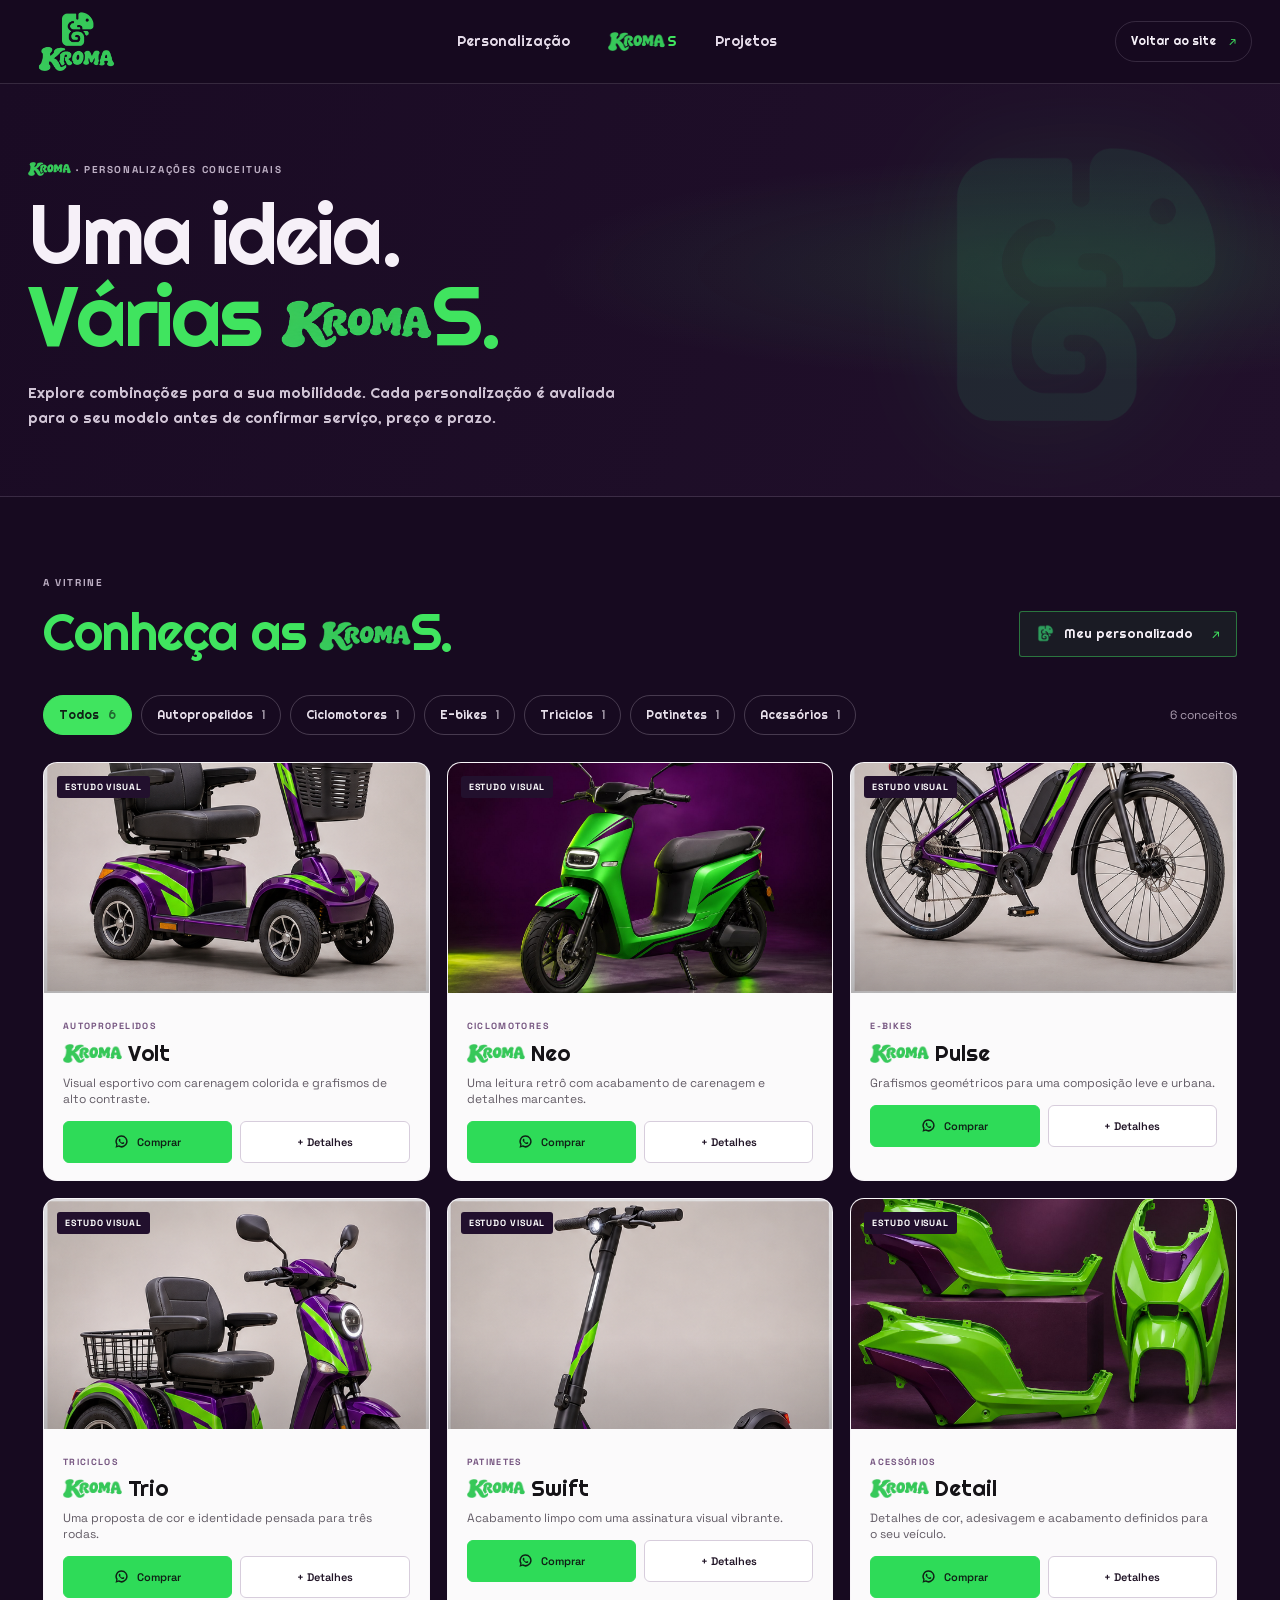
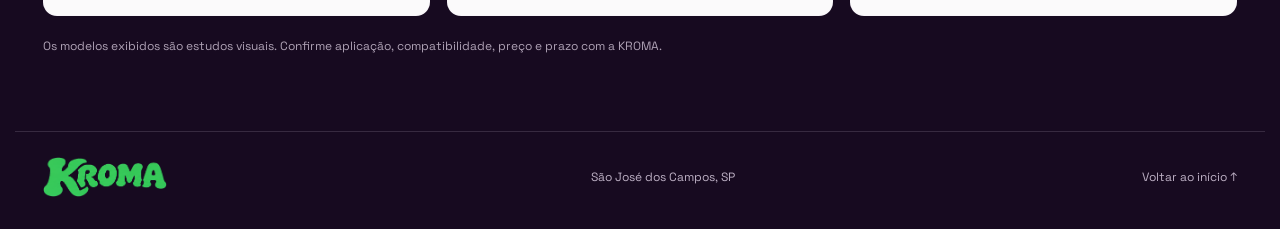
==== kromas.html @ 0e3a7234 "Add KROMA customization catalog" ====
<!doctype html>
<html lang="pt-BR">
<head>
  <meta charset="utf-8"><meta name="viewport" content="width=device-width, initial-scale=1"><meta name="theme-color" content="#170a20">
  <meta name="description" content="Explore conceitos de personalização KROMA para diferentes tipos de mobilidade elétrica.">
  <title>KROMAS — Personalizações KROMA</title>
  <link rel="icon" type="image/png" href="assets/brand/kroma-simbolo.png">
  <link rel="preconnect" href="https://fonts.googleapis.com"><link rel="preconnect" href="https://fonts.gstatic.com" crossorigin>
  <link href="https://fonts.googleapis.com/css2?family=Bowlby+One+SC&family=Righteous&family=DM+Sans:wght@400;500;600;700&family=Space+Grotesk:wght@400;500;600;700&display=swap" rel="stylesheet">
  <link rel="stylesheet" href="kromas.css">
</head>
<body>
  <a class="skip" href="#vitrine">Pular para as personalizações</a>
  <header class="k-header"><a href="index.html#inicio" aria-label="KROMA — início"><img class="k-logo" src="assets/brand/kroma-logo-vertical.png" alt="KROMA"></a><nav aria-label="Navegação principal"><a href="index.html#personalizacao">Personalização</a><a href="#vitrine" aria-current="page"><img class="k-wordmark-nav" src="assets/brand/kroma-wordmark.png" alt="KROMA"><span>S</span></a><a href="index.html#projetos">Projetos</a></nav><a class="k-back" href="index.html">Voltar ao site <span>↗</span></a></header>
  <main>
    <section class="k-intro"><p class="k-eyebrow"><img class="k-wordmark-eyebrow" src="assets/brand/kroma-wordmark.png" alt="KROMA"> · PERSONALIZAÇÕES CONCEITUAIS</p><h1>Uma ideia.<br><span>Várias <img class="k-wordmark-heading" src="assets/brand/kroma-wordmark.png" alt="KROMA">S.</span></h1><p>Explore combinações para a sua mobilidade. Cada personalização é avaliada para o seu modelo antes de confirmar serviço, preço e prazo.</p><div class="k-intro-mark" aria-hidden="true"><img src="assets/brand/kroma-simbolo.png" alt=""></div></section>
    <section class="k-catalog" id="vitrine" aria-labelledby="vitrine-title"><div class="k-section-heading"><div><p class="k-eyebrow">A VITRINE</p><h2 id="vitrine-title">Conheça as <img class="k-wordmark-heading" src="assets/brand/kroma-wordmark.png" alt="KROMA">S.</h2></div><a class="k-custom" href="#" target="_blank" rel="noopener noreferrer"><img src="assets/brand/kroma-simbolo.png" alt="">Meu personalizado <span>↗</span></a></div>
      <div class="k-filter-wrap"><div class="k-filters" role="group" aria-label="Filtrar por categoria"></div><p class="k-count" aria-live="polite"></p></div>
      <div class="k-grid" id="k-grid"></div>
      <p class="k-note">Os modelos exibidos são estudos visuais. Confirme aplicação, compatibilidade, preço e prazo com a KROMA.</p>
    </section>
  </main>
  <footer class="k-footer"><a href="index.html#inicio"><img src="assets/brand/kroma-wordmark.png" alt="KROMA"></a><span>São José dos Campos, SP</span><a href="index.html#inicio">Voltar ao início ↑</a></footer>
  <dialog class="k-dialog" id="detail-dialog" aria-labelledby="detail-name"><div class="k-dialog-inner"><button class="k-close" type="button" aria-label="Fechar detalhes">×</button><div class="k-viewer" aria-label="Modelo 3D interativo. Arraste para girar."><div class="k-viewer-badge">CONCEITO 3D · ARRASTE PARA GIRAR</div><canvas id="vehicle-canvas"></canvas><div class="k-viewer-loading" role="status">Carregando visualizador 3D…</div></div><section class="k-detail"><p class="k-eyebrow" id="detail-category"></p><h2 id="detail-name"></h2><p class="k-detail-copy">Estudo de personalização em cores KROMA. A execução depende da avaliação do modelo, das condições da peça e do escopo combinado.</p><div class="k-facts"><div><span>Base</span><b id="detail-base"></b></div><div><span>Compatibilidade</span><b>Confirmar com a KROMA</b></div><div><span>Preço e prazo</span><b>Sob consulta</b></div></div><label class="k-color-label">Escolha uma cor</label><div class="k-colors" role="group" aria-label="Cores do conceito"></div><a class="k-buy" id="detail-buy" target="_blank" rel="noopener noreferrer"><span class="wa-icon" aria-hidden="true">◉</span> Consultar pelo WhatsApp <span>↗</span></a><p class="k-model-note">O visualizador é uma representação 3D conceitual, não um modelo técnico do veículo.</p></section></div></dialog>
  <script type="importmap">{"imports":{"three":"https://cdn.jsdelivr.net/npm/three@0.171.0/build/three.module.js","three/addons/":"https://cdn.jsdelivr.net/npm/three@0.171.0/examples/jsm/"}}</script>
  <script src="contact-config.js"></script><script type="module" src="kromas.js"></script>
</body>
</html>
---- kromas.css ----
@import url("https://fonts.googleapis.com/css2?family=Righteous&display=swap");
:root{--bg:#170a20;--panel:#21102d;--panel2:#2b1737;--text:#f6f0f8;--muted:#c2b4c8;--green:#40e45f;--line:rgba(245,235,250,.14);--retro:"Righteous","Space Grotesk",sans-serif;--wordmark:"Bowlby One SC","Space Grotesk",sans-serif}*{box-sizing:border-box}html{scroll-behavior:smooth;scroll-padding-top:100px}body{margin:0;background:var(--bg);color:var(--text);font-family:var(--retro);font-size:15px;line-height:1.55;-webkit-font-smoothing:antialiased}a{color:inherit;text-decoration:none}button{font:inherit}.skip{position:absolute;top:-70px;left:12px;background:var(--green);color:#09130b;padding:10px;z-index:20}.skip:focus{top:10px}:focus-visible{outline:3px solid var(--green);outline-offset:4px}.k-header{height:84px;position:sticky;top:0;z-index:4;display:flex;align-items:center;justify-content:space-between;padding:0 max(28px,calc((100% - 1250px)/2));background:rgba(23,10,32,.93);backdrop-filter:blur(15px);border-bottom:1px solid var(--line)}.k-logo{display:block;width:90px;height:68px;object-fit:contain}.k-header nav{display:flex;gap:38px;align-items:center;font-size:14px}.k-header nav a{color:#e5dbe9}.k-header nav a[aria-current]{color:var(--green)}.k-back{padding:10px 15px;border:1px solid var(--line);border-radius:30px;font-size:12px}.k-back span,.k-custom>span{color:var(--green);margin-left:10px}.k-intro{min-height:360px;position:relative;padding:78px max(28px,calc((100% - 1250px)/2)) 65px;overflow:hidden;border-bottom:1px solid var(--line);background:radial-gradient(ellipse at 83% 45%,rgba(64,228,95,.12),transparent 35%),linear-gradient(110deg,#1a0b24,#21102b)}.k-eyebrow{font:700 10px/1.3 "Space Grotesk",sans-serif;letter-spacing:.16em;color:#bdafc4;text-transform:uppercase;margin:0 0 17px}.k-intro h1{font:400 clamp(48px,7vw,84px)/.98 var(--retro);letter-spacing:-.035em;margin:0}.k-intro h1 span,.k-section-heading h2{color:var(--green)}.k-intro>p:not(.k-eyebrow){max-width:600px;margin:22px 0 0;color:#d0c4d5;line-height:1.7}.k-intro-mark{position:absolute;width:330px;height:330px;right:max(30px,calc((100% - 1260px)/2));top:50%;transform:translateY(-50%);opacity:.17}.k-intro-mark img{width:100%;height:100%;object-fit:contain;filter:drop-shadow(0 0 55px rgba(64,228,95,.7))}.k-catalog{max-width:1250px;margin:auto;padding:79px 28px 75px}.k-section-heading{display:flex;justify-content:space-between;align-items:flex-end;gap:25px}.k-section-heading h2{font:400 clamp(34px,4vw,53px)/1 var(--retro);margin:0;letter-spacing:-.025em}.k-custom{display:inline-flex;align-items:center;gap:9px;padding:12px 16px;border:1px solid rgba(64,228,95,.45);border-radius:3px;background:rgba(64,228,95,.08);font-size:13px;white-space:nowrap;transition:background .2s,box-shadow .2s}.k-custom:hover{background:rgba(64,228,95,.16);box-shadow:0 0 22px rgba(64,228,95,.13)}.k-custom img,.k-color img{width:19px;height:19px;object-fit:contain}.k-filter-wrap{display:flex;justify-content:space-between;align-items:center;gap:18px;margin:38px 0 27px}.k-filters{display:flex;flex-wrap:wrap;gap:9px}.k-filter{padding:10px 15px;border:1px solid rgba(208,196,213,.26);border-radius:40px;background:transparent;color:#e8e0eb;font-size:12px;cursor:pointer;transition:.2s}.k-filter:hover{border-color:var(--green)}.k-filter[aria-pressed=true]{background:var(--green);border-color:var(--green);color:#102016}.k-filter span{margin-left:9px;opacity:.62}.k-count{font:12px "Space Grotesk",sans-serif;color:#a99bae;white-space:nowrap}.k-grid{display:grid;grid-template-columns:repeat(3,minmax(0,1fr));gap:17px}.k-card{min-width:0;overflow:hidden;border:1px solid rgba(230,220,236,.17);border-radius:14px;background:#fbfafb;color:#151317;transition:transform .35s cubic-bezier(.2,.7,.2,1),box-shadow .35s}.k-card:hover{transform:translateY(-7px);box-shadow:0 19px 48px rgba(0,0,0,.29),0 0 0 1px rgba(64,228,95,.32)}.k-card-art{position:relative;height:230px;overflow:hidden;background:#eeeef0}.k-card-art img{display:block;width:100%;height:100%;object-fit:cover;transition:transform .5s}.k-card:hover .k-card-art img{transform:scale(1.055)}.k-label{position:absolute;top:13px;left:13px;padding:5px 8px;border-radius:3px;background:#22102d;color:#fff;font:700 9px "Space Grotesk",sans-serif;letter-spacing:.1em}.k-card-art:after{content:"";position:absolute;inset:auto 0 0;height:40%;background:linear-gradient(transparent,rgba(0,0,0,.18));pointer-events:none}.k-card-body{padding:19px 19px 17px}.k-card-category{color:#765681;font:700 9px "Space Grotesk",sans-serif;letter-spacing:.15em;text-transform:uppercase}.k-card h3{margin:5px 0 0;font:400 22px/1.18 var(--retro)}.k-card-sub{margin:8px 0 14px;color:#625b65;font:12px "Space Grotesk",sans-serif}.k-card-actions{display:grid;grid-template-columns:1fr 1fr;gap:8px}.k-buy-card,.k-details{height:42px;border-radius:6px;display:flex;align-items:center;justify-content:center;gap:8px;font:600 11px "Space Grotesk",sans-serif;cursor:pointer}.k-buy-card{background:#2edb58;color:#102016;border:1px solid #2edb58}.k-buy-card:hover{background:#55ef73}.k-details{background:#fff;color:#201426;border:1px solid #d7cddc}.k-details:hover{border-color:#351546;color:#321142}.wa-mini{font-size:15px}.k-note{margin:21px 0 0;color:#afa2b5;font:12px/1.6 "Space Grotesk",sans-serif}.k-empty{grid-column:1/-1;padding:50px;text-align:center;border:1px solid var(--line);color:var(--muted)}.k-footer{max-width:1250px;margin:auto;padding:25px 28px 32px;display:flex;align-items:center;justify-content:space-between;border-top:1px solid var(--line);color:#bdb0c4;font:12px "Space Grotesk",sans-serif}.k-footer img{display:block;width:140px;height:40px;object-fit:contain;object-position:left center}.k-dialog{width:min(1180px,calc(100% - 36px));max-width:none;max-height:min(780px,calc(100dvh - 40px));padding:0;border:1px solid rgba(255,255,255,.19);border-radius:14px;background:#18101e;color:var(--text);overflow:hidden}.k-dialog::backdrop{background:rgba(8,5,11,.78);backdrop-filter:blur(5px)}.k-dialog-inner{min-height:600px;display:grid;grid-template-columns:1.14fr .86fr;position:relative}.k-close{position:absolute;right:16px;top:13px;z-index:2;width:38px;height:38px;border:1px solid rgba(255,255,255,.17);border-radius:50%;background:#241a2a;color:white;font:28px/1 Arial;cursor:pointer}.k-viewer{min-height:600px;position:relative;background:radial-gradient(ellipse at 50% 55%,#3a3540,#222027 58%,#171519);overflow:hidden}.k-viewer canvas{width:100%;height:100%;min-height:600px;display:block;touch-action:none}.k-viewer-badge{position:absolute;z-index:1;top:17px;left:20px;color:#e1d8e6;font:700 9px "Space Grotesk",sans-serif;letter-spacing:.11em}.k-viewer-loading{position:absolute;inset:0;display:grid;place-items:center;color:#ddd;font:12px "Space Grotesk",sans-serif;pointer-events:none}.k-viewer.is-ready .k-viewer-loading{display:none}.k-detail{padding:52px 34px 26px;overflow:auto;max-height:min(780px,calc(100dvh - 40px))}.k-detail .k-eyebrow{color:var(--green)}.k-detail h2{font:400 35px/1.1 var(--retro);margin:0 0 18px}.k-detail-copy{font:14px/1.65 "Space Grotesk",sans-serif;color:#c6bdca}.k-facts{margin:26px 0;border-top:1px solid var(--line)}.k-facts div{display:flex;justify-content:space-between;gap:15px;padding:12px 0;border-bottom:1px solid var(--line);font:12px "Space Grotesk",sans-serif}.k-facts span{color:#aaa0ae}.k-facts b{text-align:right;color:#f2edf4}.k-color-label{font:700 10px "Space Grotesk",sans-serif;letter-spacing:.12em;text-transform:uppercase;color:#c8bdcd}.k-colors{display:flex;gap:12px;margin:12px 0 21px}.k-color{width:39px;height:39px;border-radius:50%;border:2px solid rgba(255,255,255,.3);display:grid;place-items:center;cursor:pointer;background:var(--swatch);transition:.18s}.k-color img{width:23px;height:23px;filter:drop-shadow(0 1px 2px rgba(0,0,0,.65))}.k-color[aria-pressed=true]{border-color:#fff;box-shadow:0 0 0 2px var(--swatch)}.k-buy{width:100%;min-height:50px;padding:0 14px;display:flex;align-items:center;justify-content:center;gap:9px;border-radius:6px;background:var(--green);color:#102016;font:700 12px "Space Grotesk",sans-serif}.k-buy:hover{background:#67f380}.k-buy span:last-child{margin-left:auto}.k-model-note{margin:15px 0 0;color:#968c9b;font:10px/1.6 "Space Grotesk",sans-serif}@media(max-width:850px){.k-intro-mark{width:255px;height:255px;right:20px;opacity:.12}.k-grid{grid-template-columns:repeat(2,minmax(0,1fr))}.k-dialog-inner{grid-template-columns:1fr 1fr}.k-viewer,.k-viewer canvas{min-height:550px}.k-detail{padding-inline:25px}}@media(max-width:620px){.k-header{height:70px;padding:0 17px}.k-logo{width:69px;height:55px}.k-header nav{gap:15px;font-size:11px}.k-header nav a:first-child,.k-back{display:none}.k-intro{min-height:300px;padding:57px 22px 42px}.k-intro h1{font-size:49px}.k-intro>p:not(.k-eyebrow){font-size:13px;max-width:350px;position:relative;z-index:1}.k-intro-mark{width:190px;height:190px;right:-17px;top:58%;opacity:.13}.k-catalog{padding:51px 17px 49px}.k-section-heading{align-items:flex-start;flex-direction:column}.k-section-heading h2{font-size:35px}.k-custom{padding:9px 12px;font-size:11px}.k-filter-wrap{align-items:flex-start;flex-direction:column;gap:8px;margin:25px 0 18px}.k-filters{gap:7px}.k-filter{padding:8px 11px;font-size:10px}.k-filter span{margin-left:5px}.k-count{margin:0}.k-grid{grid-template-columns:1fr;gap:13px}.k-card{display:grid;grid-template-columns:40% 60%;border-radius:10px}.k-card-art{height:100%;min-height:210px}.k-card-body{padding:14px 12px 12px;display:flex;flex-direction:column;justify-content:center}.k-card h3{font-size:18px}.k-card-sub{font-size:10px;margin:6px 0 11px}.k-card-actions{grid-template-columns:1fr;gap:6px}.k-buy-card,.k-details{height:35px;font-size:10px}.k-footer{padding:20px 17px 24px;gap:10px;font-size:10px}.k-footer img{width:100px}.k-dialog{width:calc(100% - 20px);max-height:calc(100dvh - 20px);border-radius:10px}.k-dialog-inner{display:flex;flex-direction:column;min-height:0;max-height:calc(100dvh - 20px);overflow:auto}.k-viewer{min-height:310px;flex:0 0 310px}.k-viewer canvas{min-height:310px}.k-detail{max-height:none;overflow:visible;padding:27px 20px 20px}.k-detail h2{font-size:28px}.k-detail-copy{font-size:12px}.k-facts{margin:17px 0}.k-facts div{font-size:10px;padding:9px 0}.k-colors{margin:9px 0 15px}.k-close{right:10px;top:10px}.k-viewer-badge{top:14px;left:14px;font-size:8px}}@media(prefers-reduced-motion:reduce){*,*::before,*::after{scroll-behavior:auto!important;transition:none!important}}

/* Recorte dos quatro produtos do painel KROMA gerado para a vitrine. */
.k-card-art img[src$='kromas-showcase.png']{position:absolute;left:0;top:0;width:200%;height:200%;max-width:none;object-fit:cover}
.k-card-art img.q1{left:0!important;top:0!important}
.k-card-art img.q2{left:-100%!important;top:0!important}
.k-card-art img.q3{left:0!important;top:-100%!important}
.k-card-art img.q4{left:-100%!important;top:-100%!important}
.k-card:hover .k-card-art img[src$='kromas-showcase.png']{transform:none}

.wa-svg{width:17px;height:17px;flex:0 0 17px;fill:currentColor}.k-buy-card .wa-svg{width:15px;height:15px;flex-basis:15px}
.k-buy{gap:9px}

/* Preserve the approved KROMA lettering wherever the name is prominent. */
.k-wordmark-nav{width:57px;height:20px;object-fit:contain;vertical-align:middle}.k-header nav a[aria-current]{display:flex;align-items:center;gap:2px;color:var(--green)}.k-wordmark-eyebrow{width:auto;height:14px;vertical-align:-3px;object-fit:contain}.k-wordmark-heading{width:auto;height:.58em;max-width:2.8em;object-fit:contain;vertical-align:-.025em}.k-card h3{display:flex;align-items:center;gap:6px}.k-card-wordmark{width:auto;height:19px;max-width:88px;object-fit:contain}.k-detail-wordmark{width:auto;height:1em;max-width:140px;object-fit:contain;vertical-align:-.13em}@media(max-width:620px){.k-wordmark-nav{width:50px;height:17px}.k-wordmark-heading{height:.54em;max-width:2.4em}.k-card-wordmark{height:16px;max-width:74px}.k-detail-wordmark{max-width:112px}}
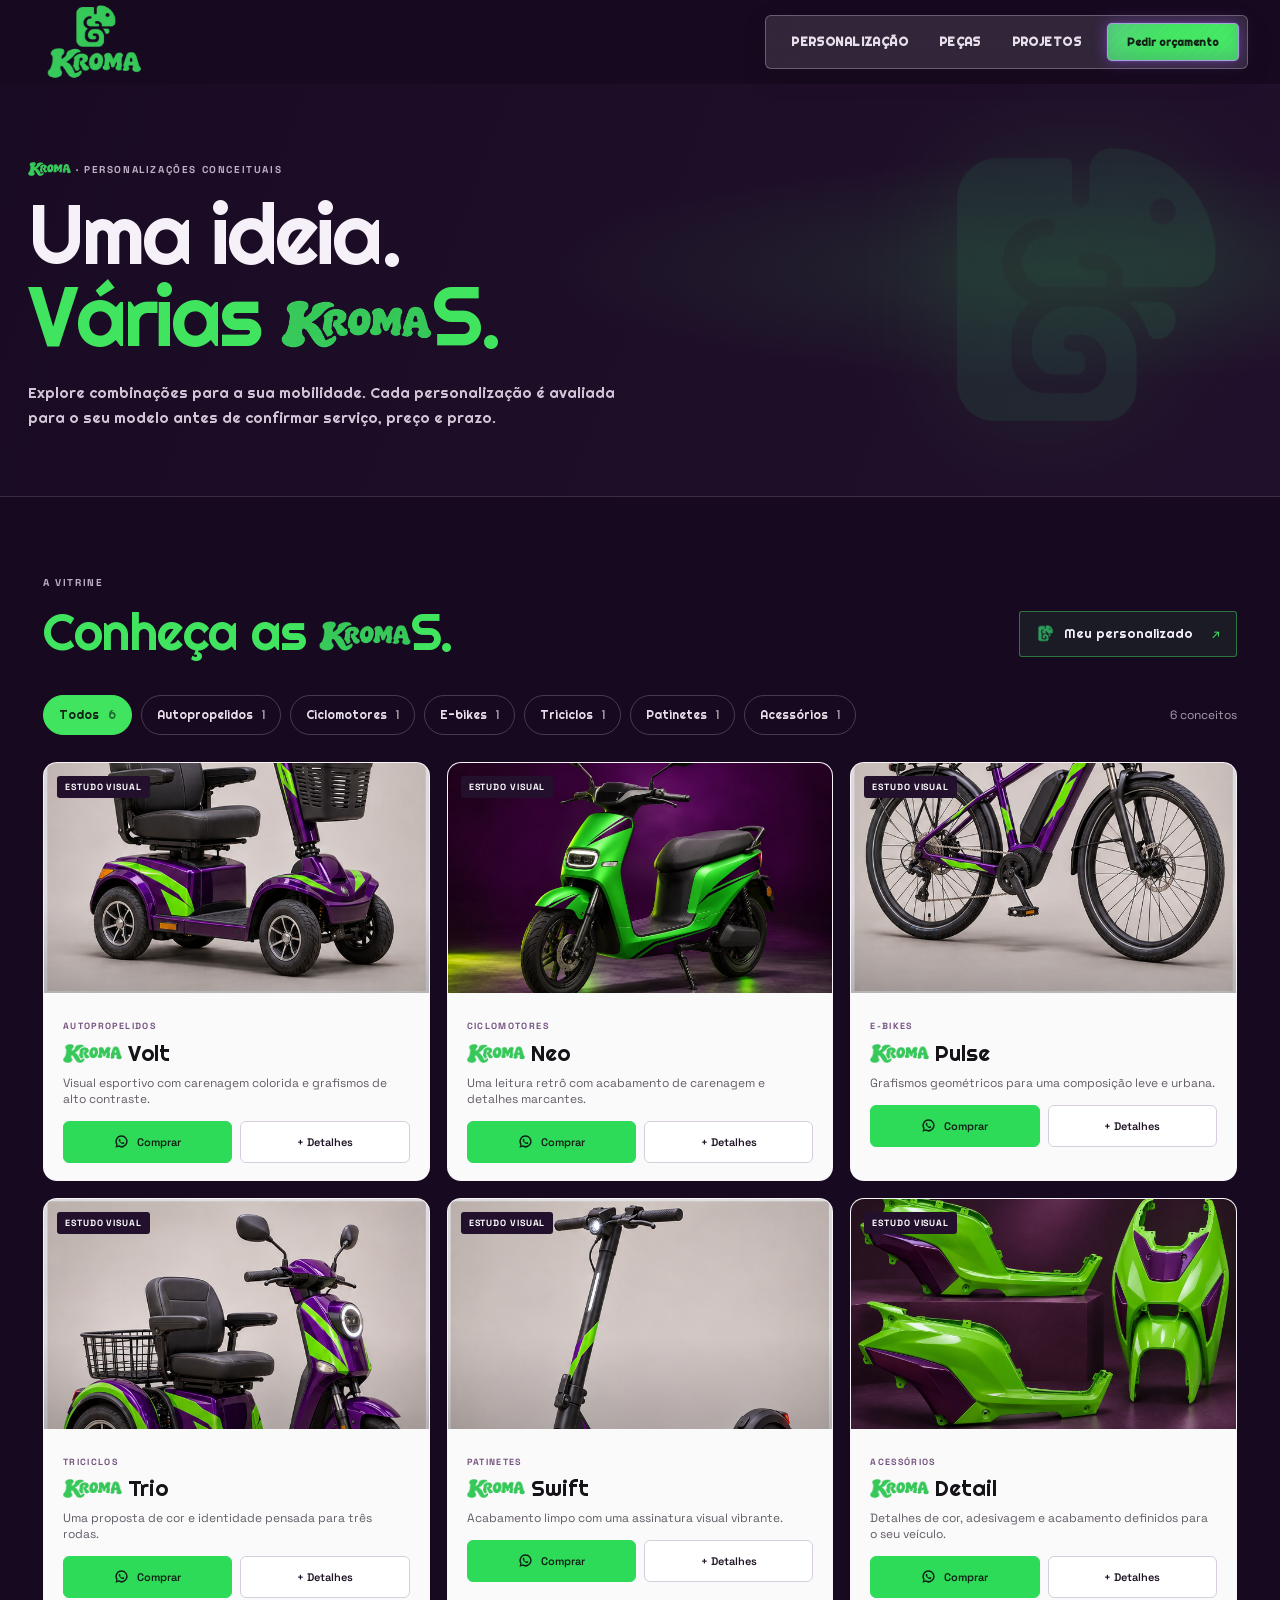
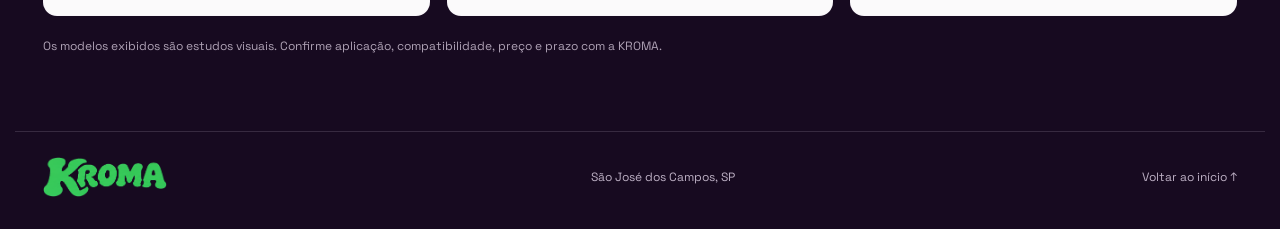
==== commit d51ca904: "Match KROMAS vitrine navbar to homepage" ====
--- a/kromas.html
+++ b/kromas.html
@@ -7,11 +7,22 @@
   <link rel="icon" type="image/png" href="assets/brand/kroma-simbolo.png">
   <link rel="preconnect" href="https://fonts.googleapis.com"><link rel="preconnect" href="https://fonts.gstatic.com" crossorigin>
   <link href="https://fonts.googleapis.com/css2?family=Bowlby+One+SC&family=Righteous&family=DM+Sans:wght@400;500;600;700&family=Space+Grotesk:wght@400;500;600;700&display=swap" rel="stylesheet">
+  <link rel="stylesheet" href="styles.css">
   <link rel="stylesheet" href="kromas.css">
 </head>
 <body>
-  <a class="skip" href="#vitrine">Pular para as personalizações</a>
-  <header class="k-header"><a href="index.html#inicio" aria-label="KROMA — início"><img class="k-logo" src="assets/brand/kroma-logo-vertical.png" alt="KROMA"></a><nav aria-label="Navegação principal"><a href="index.html#personalizacao">Personalização</a><a href="#vitrine" aria-current="page"><img class="k-wordmark-nav" src="assets/brand/kroma-wordmark.png" alt="KROMA"><span>S</span></a><a href="index.html#projetos">Projetos</a></nav><a class="k-back" href="index.html">Voltar ao site <span>↗</span></a></header>
+  <a class="skip-link" href="#vitrine">Pular para as personalizações</a>
+  <header class="site-header k-site-header">
+    <div class="header-inner">
+      <a class="brand" href="index.html#inicio" aria-label="KROMA — início"><img src="assets/brand/kroma-logo-vertical.png" alt=""></a>
+      <div class="nav-shell">
+        <nav class="site-nav" id="site-nav" aria-label="Navegação principal">
+          <a href="index.html#personalizacao">Personalização</a><a href="index.html#pecas">Peças</a><a href="index.html#projetos">Projetos</a>
+        </nav>
+        <div class="header-actions"><button class="button button-small button-primary contact-action" data-contact="quote-header" type="button">Pedir orçamento</button><button class="menu-toggle" type="button" aria-label="Abrir menu" aria-expanded="false" aria-controls="site-nav"><span class="menu-glyph" aria-hidden="true"><i></i><i></i><i></i></span></button></div>
+      </div>
+    </div>
+  </header>
   <main>
     <section class="k-intro"><p class="k-eyebrow"><img class="k-wordmark-eyebrow" src="assets/brand/kroma-wordmark.png" alt="KROMA"> · PERSONALIZAÇÕES CONCEITUAIS</p><h1>Uma ideia.<br><span>Várias <img class="k-wordmark-heading" src="assets/brand/kroma-wordmark.png" alt="KROMA">S.</span></h1><p>Explore combinações para a sua mobilidade. Cada personalização é avaliada para o seu modelo antes de confirmar serviço, preço e prazo.</p><div class="k-intro-mark" aria-hidden="true"><img src="assets/brand/kroma-simbolo.png" alt=""></div></section>
     <section class="k-catalog" id="vitrine" aria-labelledby="vitrine-title"><div class="k-section-heading"><div><p class="k-eyebrow">A VITRINE</p><h2 id="vitrine-title">Conheça as <img class="k-wordmark-heading" src="assets/brand/kroma-wordmark.png" alt="KROMA">S.</h2></div><a class="k-custom" href="#" target="_blank" rel="noopener noreferrer"><img src="assets/brand/kroma-simbolo.png" alt="">Meu personalizado <span>↗</span></a></div>
--- a/styles.css
+++ b/styles.css
@@ -0,0 +1,733 @@
+/* Contatos ficam em contact-config.js; catálogo e dados de peças ficam em app.js. */
+:root{--ink:#f5f0f7;--muted:#b9adbf;--violet:#170a20;--violet-2:#21102d;--violet-3:#2a1735;--green:#40e45f;--green-dark:#23c94b;--line:rgba(240,227,247,.14);--display:"Space Grotesk",Arial,sans-serif;--body:"DM Sans",Arial,sans-serif;--max:1240px}
+*{box-sizing:border-box}html{scroll-behavior:smooth;scroll-padding-top:96px}body{margin:0;background:var(--violet);color:var(--ink);font-family:var(--body);font-size:16px;line-height:1.6;-webkit-font-smoothing:antialiased}a{color:inherit;text-decoration:none}button{font:inherit}.skip-link{position:absolute;left:12px;top:-60px;background:var(--green);color:#0d1510;padding:10px 14px;z-index:99;font-weight:700}.skip-link:focus{top:10px}:focus-visible{outline:3px solid var(--green);outline-offset:4px}.section-shell{width:min(calc(100% - 64px),var(--max));margin-inline:auto}.site-header{height:82px;position:sticky;top:0;z-index:20;background:rgba(23,10,32,.94);backdrop-filter:blur(15px);border-bottom:1px solid var(--line)}.header-inner{height:100%;width:min(calc(100% - 64px),var(--max));margin:auto;display:flex;align-items:center;justify-content:space-between}.brand{display:inline-flex;align-items:center;justify-content:flex-start}.brand img{width:75px;height:62px;object-fit:contain}.site-nav{display:flex;align-items:center;gap:38px;font-size:14px;font-weight:600}.site-nav>a{color:#e7dfea;transition:color .18s}.site-nav>a:hover,.footer-link:hover{color:var(--green)}.menu-toggle{display:none}.button{min-height:52px;display:inline-flex;align-items:center;justify-content:center;gap:22px;padding:0 22px;border-radius:5px;border:1px solid transparent;font-size:14px;font-weight:700;cursor:pointer;transition:transform .18s,background .18s,color .18s}.button:hover:not(:disabled){transform:translateY(-2px)}.button-primary{background:var(--green);color:#102016}.button-primary:hover:not(:disabled){background:#63f37b}.button-ghost{border-color:rgba(245,240,247,.42);background:rgba(23,10,32,.38);color:var(--ink)}.button-ghost:hover{border-color:var(--green);color:var(--green)}.button-small{min-height:42px;padding-inline:17px;gap:10px;font-size:13px}.button:disabled{cursor:not-allowed;background:#3a3040;border-color:#4c4252;color:#c1b9c7;opacity:1}
+.hero{min-height:670px;padding-top:75px;display:grid;grid-template-columns:.84fr 1.16fr;grid-template-rows:1fr auto;column-gap:50px;position:relative}.hero-copy{padding-top:31px;max-width:540px}.eyebrow{margin:0 0 21px;font-size:11px;letter-spacing:.15em;font-weight:700;color:#c3b4c9;text-transform:uppercase}.eyebrow-dot,.live-dot{width:7px;height:7px;border-radius:50%;display:inline-block;background:var(--green);margin-right:10px;vertical-align:1px;box-shadow:0 0 15px rgba(64,228,95,.65)}.hero h1{font:600 clamp(52px,6vw,78px)/.99 var(--display);letter-spacing:-.065em;margin:0 0 24px}.hero h1 span,.section-heading h2 span,.project-top h2 span,.cta-inner h2 span{color:var(--green)}.hero-intro{max-width:440px;color:#d0c6d4;font-size:16px;line-height:1.75;margin-bottom:29px}.hero-actions{display:flex;gap:12px;flex-wrap:wrap}.hero-note{margin:22px 0 0;font-size:12px;color:#ada0b4}.hero-note span{color:var(--green);margin-right:7px}.hero-visual{align-self:center;position:relative;padding:0 10px 0 0}.visual-frame{height:auto;aspect-ratio:1.5;background:linear-gradient(145deg,#34213e 0%,#281333 59%,#1e1029 100%);border:1px solid rgba(245,240,247,.16);position:relative;overflow:hidden}.visual-frame:before{content:"";position:absolute;inset:0;background:radial-gradient(ellipse at 67% 62%,rgba(64,228,95,.15),transparent 49%);z-index:1;pointer-events:none}.visual-frame>img{height:100%;width:100%;object-fit:cover;display:block;opacity:.96}.visual-label{position:absolute;bottom:18px;left:18px;display:flex;align-items:center;gap:9px;padding:11px 13px;background:rgba(20,10,29,.9);border:1px solid rgba(255,255,255,.16);font-size:10px;line-height:1.5;color:#c7bacd;z-index:2}.visual-label .live-dot{margin:0}.visual-label strong{font-size:12px;color:white}.visual-index{position:absolute;right:18px;top:16px;color:#eee5ef;font:600 11px var(--display);letter-spacing:.14em;z-index:2}.visual-caption{display:flex;justify-content:space-between;padding:10px 2px;color:#a79aad;font-size:9px;letter-spacing:.13em;text-transform:uppercase}.hero-bottom{grid-column:1/-1;border-top:1px solid var(--line);padding:17px 0 16px;margin-top:35px;display:flex;justify-content:space-between;color:#95879b;font:600 10px var(--display);letter-spacing:.14em}.hero-bottom a{color:#ded3e3}.hero-bottom a span{margin-left:10px;color:var(--green)}
+.intro-band{background:var(--green);color:#122019}.intro-band-inner{width:min(calc(100% - 64px),var(--max));min-height:156px;margin:auto;display:flex;align-items:center;gap:52px;position:relative;overflow:hidden}.intro-band p{margin:0;font:600 22px/1.35 var(--display);letter-spacing:-.035em}.intro-band p span{font-size:16px;font-weight:500;letter-spacing:-.015em;opacity:.72}.intro-divider{height:54px;width:1px;background:rgba(15,37,22,.3)}.band-mark{font:700 120px/.8 var(--display);letter-spacing:-.12em;position:absolute;right:16px;bottom:-24px;color:rgba(15,37,22,.1)}.service-section{padding-top:113px;padding-bottom:122px}.section-heading,.project-top{display:flex;align-items:flex-end;justify-content:space-between;gap:60px}.section-heading h2,.project-top h2,.cta-inner h2{font:600 clamp(39px,4.3vw,55px)/1.03 var(--display);letter-spacing:-.06em;margin:0}.section-summary{max-width:425px;color:#c5b9cb;font-size:15px;line-height:1.8;margin:0 0 5px}.service-content{display:grid;grid-template-columns:.94fr 1.06fr;gap:78px;margin-top:56px;align-items:center}.service-art{height:432px;background:#22122d;border:1px solid var(--line);position:relative;overflow:hidden}.service-art img{width:100%;height:100%;object-fit:cover}.service-art>span{position:absolute;bottom:15px;left:17px;color:#b9aabe;font-size:9px;letter-spacing:.14em}.service-lead{max-width:470px;font-size:17px;line-height:1.6;color:white;margin:0 0 22px}.steps{border-top:1px solid var(--line)}.step{min-height:92px;padding:17px 0;display:grid;grid-template-columns:38px 1fr 22px;gap:14px;border-bottom:1px solid var(--line)}.step-num{font:600 12px var(--display);color:var(--green);padding-top:3px}.step h3{margin:0 0 4px;font:600 17px var(--display);letter-spacing:-.02em}.step p{margin:0;color:#b9adbf;font-size:13px;line-height:1.6}.step-arrow{color:#85798b;font-size:17px}.service-tags{display:flex;flex-wrap:wrap;gap:8px;margin:19px 0 23px}.service-tags span{padding:6px 10px;border:1px solid rgba(244,230,250,.2);border-radius:2px;color:#ddd1e2;font-size:10px}.contact-status{color:#ffe2a1;font-size:12px;margin:10px 0 0}.contact-status[hidden]{display:none}
+.parts-section{padding:99px 0 93px;background:#20102b;border-block:1px solid rgba(240,227,247,.08)}.parts-heading{margin-bottom:37px}.parts-heading .section-summary{margin-bottom:15px}.catalog-note{max-width:430px;margin:0;color:#a99cad;font-size:11px;line-height:1.7}.catalog-note span{display:inline-flex;align-items:center;justify-content:center;width:15px;height:15px;border:1px solid #766a7c;border-radius:50%;margin-right:6px;font-size:10px}.product-grid{display:grid;grid-template-columns:repeat(3,1fr);gap:16px}.product-card{border:1px solid rgba(239,228,245,.13);background:#1a0d24;min-width:0}.product-art{height:192px;position:relative;overflow:hidden;background:#281534}.product-art img{width:100%;height:100%;display:block;object-fit:cover}.product-art-label{position:absolute;left:12px;top:12px;padding:5px 8px;background:rgba(20,10,29,.86);font-size:8px;letter-spacing:.12em;color:#d7cbdc}.product-body{padding:17px 17px 16px}.product-body h3{font:600 18px/1.25 var(--display);letter-spacing:-.02em;margin:0 0 7px}.product-body p{margin:0;color:#b6a9bd;font-size:12px;line-height:1.6;min-height:40px}.compatibility{display:flex;align-items:center;gap:7px;margin:14px 0 15px;color:#d0c3d6;font-size:10px}.compatibility:before{content:"";width:6px;height:6px;flex:0 0 6px;border-radius:50%;background:var(--green)}.product-body .button{width:100%;min-height:43px;font-size:12px;justify-content:space-between;padding-inline:13px}.parts-bottom{margin-top:24px;display:flex;justify-content:space-between;color:#9d91a3;font:600 9px var(--display);letter-spacing:.13em}.text-link{color:#e8ddea;font-size:12px;letter-spacing:0;text-transform:none}.text-link span{color:var(--green);margin-left:8px}.order-strip{margin-top:39px;padding:22px 24px;display:grid;grid-template-columns:40px 1fr auto;gap:18px;align-items:center;background:#2c1a37;border:1px solid rgba(242,230,248,.1)}.order-icon{width:37px;height:37px;border:1px solid rgba(64,228,95,.5);color:var(--green);display:grid;place-items:center}.order-strip h3{font:600 16px var(--display);margin:0 0 4px}.order-strip p{font-size:12px;color:#c0b4c7;margin:0;max-width:550px}.order-strip .button{min-height:44px;font-size:12px}.parts-status{margin-left:82px}
+.project-section{padding-top:113px;padding-bottom:105px}.project-top{margin-bottom:43px}.project-top h2{font-size:clamp(40px,4vw,51px)}.project-card{display:grid;grid-template-columns:1fr 1fr .82fr;border:1px solid var(--line);background:#21112c;min-height:300px}.project-photo{position:relative;min-height:300px;background:#2b1935;border-right:1px solid var(--line);overflow:hidden}.project-photo:before{position:absolute;inset:0;content:"";background:linear-gradient(135deg,rgba(255,255,255,.045),transparent 45%),repeating-linear-gradient(135deg,transparent 0 16px,rgba(255,255,255,.016) 16px 17px)}.project-photo-after{background:#261532}.project-empty{position:absolute;inset:0;display:flex;align-items:center;justify-content:center;gap:13px;color:#a99bab;font-size:9px;line-height:1.6;letter-spacing:.13em}.project-empty strong{color:#f6eff8;font-size:11px}.project-symbol{font:600 50px/.9 var(--display);color:var(--green);opacity:.8}.photo-caption{position:absolute;left:14px;bottom:12px;color:#cfc2d5;font:600 9px var(--display);letter-spacing:.14em}.project-message{padding:31px 27px;display:flex;flex-direction:column;align-items:flex-start}.status-pill{font-size:8px;letter-spacing:.12em;color:var(--green);border:1px solid rgba(64,228,95,.37);padding:5px 7px}.status-pill i{display:inline-block;width:5px;height:5px;border-radius:50%;background:var(--green);margin-right:5px;vertical-align:1px}.project-message h3{font:600 24px/1.16 var(--display);letter-spacing:-.04em;margin:26px 0 11px}.project-message p{font-size:12px;line-height:1.7;color:#bbaec2}.project-code{margin-top:auto;padding-top:17px;color:#93869a;font:600 9px var(--display);letter-spacing:.13em}.project-foot{display:flex;justify-content:space-between;margin-top:12px;color:#978a9d;font:600 9px var(--display);letter-spacing:.13em}
+.cta-section{background:#2a1735;border-block:1px solid rgba(240,227,247,.1);overflow:hidden}.cta-inner{min-height:260px;display:grid;grid-template-columns:1fr .7fr;align-items:center;position:relative}.cta-inner h2{font-size:48px}.cta-inner>div:nth-child(2){padding-left:30px;z-index:1}.cta-inner>div:nth-child(2)>p{max-width:360px;color:#c6bacb;font-size:14px;line-height:1.7;margin-bottom:18px}.cta-mark{position:absolute;width:230px;height:230px;object-fit:contain;right:-15px;top:15px;opacity:.08}.site-footer{background:#13091a}.footer-main{padding-top:59px;padding-bottom:46px;display:grid;grid-template-columns:1.3fr 1fr 1fr .55fr;gap:35px;border-bottom:1px solid var(--line)}.brand-footer img{width:75px;height:62px}.footer-brand>p{font-size:12px;color:#a99cad;line-height:1.7;margin:15px 0 0}.footer-label{font-size:9px;letter-spacing:.14em;color:#8f8295;font-weight:700}.footer-location p{font-size:13px;line-height:1.7;color:#ddd2e1;margin:14px 0 0}.footer-contact{display:flex;flex-direction:column;align-items:flex-start}.footer-link{padding:0;margin:13px 0 0;background:none;border:0;color:#ddd2e1;font-size:13px;cursor:pointer}.footer-link span{color:var(--green);margin-left:8px}.footer-logo{height:96px;overflow:hidden;align-self:center}.footer-logo img{width:100%;height:100%;object-fit:contain}.footer-bottom{min-height:58px;display:flex;justify-content:space-between;align-items:center;color:#8d8094;font-size:9px;letter-spacing:.11em}.footer-bottom a{color:#d9cddd;letter-spacing:0;font-size:11px}
+@media(max-width:900px){.section-shell,.header-inner,.intro-band-inner{width:min(calc(100% - 42px),var(--max))}.hero{display:flex;flex-direction:column;min-height:auto;padding-top:54px;gap:0}.hero-copy{max-width:640px;padding:0 0 24px}.hero h1{font-size:clamp(58px,8vw,72px)}.hero-visual{width:100%}.visual-frame{height:auto;aspect-ratio:1.5}.service-content{gap:38px}.service-art{height:375px}.site-nav{gap:22px}.section-heading,.project-top{gap:35px}.project-card{grid-template-columns:1fr 1fr .9fr}.project-message{padding:25px 19px}.project-message h3{font-size:21px}.product-art{height:165px}}
+@media(max-width:760px){html{scroll-padding-top:76px}.section-shell,.header-inner,.intro-band-inner{width:calc(100% - 40px)}.site-header{height:68px}.brand img{width:68px;height:56px}.menu-toggle{display:flex;align-items:center;gap:9px;background:transparent;border:1px solid rgba(240,227,247,.28);border-radius:4px;color:#f5f0f7;padding:9px 11px;font-weight:600;font-size:12px;cursor:pointer}.menu-glyph{width:15px;display:grid;gap:4px}.menu-glyph i{height:1px;width:15px;background:var(--green);display:block}.site-nav{position:absolute;top:67px;left:0;right:0;display:none;flex-direction:column;align-items:stretch;gap:0;background:#1b0c25;border-bottom:1px solid var(--line);padding:8px 20px 18px}.site-nav.is-open{display:flex}.site-nav>a{padding:13px 2px;border-bottom:1px solid rgba(245,240,247,.1);font-size:14px}.site-nav .button{margin-top:14px}.hero{display:flex;flex-direction:column;align-items:stretch;min-height:auto;padding-top:47px;gap:0}.hero-copy{padding:0}.eyebrow{font-size:9px;margin-bottom:17px}.hero h1{font-size:clamp(48px,13vw,64px);margin-bottom:19px}.hero-intro{font-size:14px;line-height:1.75;margin-bottom:21px}.button{min-height:49px;padding-inline:16px;gap:12px;font-size:12px}.hero-actions{gap:9px}.hero-note{font-size:10px;margin:16px 0 25px}.hero-visual{padding:0}.visual-frame{height:auto;aspect-ratio:1.5}.visual-caption{font-size:8px}.hero-bottom{margin-top:20px;font-size:8px}.intro-band-inner{min-height:126px;gap:17px}.intro-band p{font-size:15px;line-height:1.5}.intro-band p span{font-size:12px}.intro-divider{height:43px}.band-mark{font-size:75px;right:0;bottom:-12px}.service-section{padding-top:73px;padding-bottom:74px}.section-heading,.project-top{display:block}.section-heading h2,.project-top h2{font-size:43px}.section-summary{font-size:13px;line-height:1.75;margin-top:17px}.service-content{display:flex;flex-direction:column;gap:23px;margin-top:30px;align-items:stretch}.service-art{height:auto;aspect-ratio:1.1}.service-art>span{font-size:8px}.service-lead{font-size:15px;margin-bottom:18px}.step{min-height:84px;grid-template-columns:30px 1fr 18px;gap:10px;padding:14px 0}.step h3{font-size:15px}.step p{font-size:11px}.service-tags{gap:6px;margin:15px 0 18px}.service-tags span{font-size:9px;padding:5px 8px}.parts-section{padding:72px 0 68px}.parts-heading{margin-bottom:27px}.parts-heading .section-summary{margin-top:15px}.catalog-note{font-size:10px}.product-grid{grid-template-columns:1fr;gap:12px}.product-card{display:grid;grid-template-columns:40% 60%;min-height:170px}.product-art{height:100%;min-height:170px}.product-body{padding:13px 13px 12px}.product-body h3{font-size:15px}.product-body p{font-size:10px;min-height:0}.compatibility{font-size:9px;margin:9px 0}.product-body .button{min-height:37px;padding-inline:9px;font-size:10px}.parts-bottom{font-size:8px}.order-strip{margin-top:27px;padding:17px;grid-template-columns:33px 1fr;gap:12px}.order-icon{width:32px;height:32px}.order-strip h3{font-size:14px}.order-strip p{font-size:10px}.order-strip .button{grid-column:1/-1;width:100%}.parts-status{margin-left:0}.project-section{padding-top:73px;padding-bottom:73px}.project-top{margin-bottom:27px}.project-top .section-summary{margin-top:14px}.project-card{grid-template-columns:1fr 1fr}.project-photo{min-height:180px}.project-message{grid-column:1/-1;border-top:1px solid var(--line);padding:21px}.project-message h3{font-size:22px;margin:17px 0 7px}.project-message p{font-size:11px;margin-bottom:11px}.project-code{padding-top:5px}.project-empty{gap:8px;font-size:8px}.project-symbol{font-size:37px}.project-foot{font-size:7px}.cta-inner{min-height:auto;padding-top:51px;padding-bottom:47px;display:block}.cta-inner h2{font-size:42px}.cta-inner>div:nth-child(2){padding:0;margin-top:17px}.cta-inner>div:nth-child(2)>p{font-size:12px;max-width:310px;margin-bottom:13px}.cta-mark{width:145px;height:145px;right:-20px;top:49px}.footer-main{padding-top:38px;padding-bottom:31px;grid-template-columns:1fr 1fr;gap:28px 15px}.footer-logo{height:68px;grid-column:2;grid-row:1;align-self:start}.footer-brand{grid-column:1;grid-row:1}.footer-contact{grid-column:2;grid-row:2}.footer-location{grid-column:1;grid-row:2}.footer-bottom{min-height:55px;flex-wrap:wrap;gap:8px;padding-top:12px;padding-bottom:12px;font-size:7px}.footer-bottom a{font-size:10px}.footer-bottom span:last-child{display:none}}
+@media(prefers-reduced-motion:reduce){html{scroll-behavior:auto}*,*:before,*:after{transition:none!important;animation:none!important}}
+
+
+
+
+.contact-toast{position:fixed;right:20px;bottom:20px;z-index:50;max-width:min(420px,calc(100vw - 40px));padding:13px 16px;background:#fff2c8;color:#302513;border:1px solid #ebd293;border-radius:4px;box-shadow:0 12px 38px #0d071299;font-size:13px;line-height:1.5}.contact-toast[hidden]{display:none}
+.product-status{margin-top:8px}
+
+/* Banner visual de abertura, inspirado na presença de produto da referência. */
+.site-header{position:sticky;top:0;margin-bottom:-82px;background:linear-gradient(180deg,rgba(17,7,24,.85),rgba(17,7,24,.14));border-bottom:1px solid rgba(245,240,247,.12);backdrop-filter:none}
+.hero{width:100%;max-width:none;margin:0;height:min(850px,100svh);min-height:720px;padding:132px max(32px,calc((100% - var(--max))/2)) 0;display:flex;flex-direction:column;align-items:flex-start;justify-content:center;gap:0;position:relative;isolation:isolate;overflow:hidden}
+.hero-copy{max-width:560px;padding:0;position:relative;z-index:2;margin:auto 0}.hero h1{font-size:clamp(62px,7.3vw,92px);line-height:.95}.hero-intro{max-width:460px;color:#eee5f0;text-shadow:0 1px 14px rgba(15,6,21,.7)}
+.hero-visual{position:absolute;inset:0;z-index:0;padding:0;width:100%;height:100%}.visual-frame{height:100%;aspect-ratio:auto;background:#1d0d28;border:0}.visual-frame>img{position:absolute;inset:0;width:100%;height:100%;object-fit:cover;object-position:center center}.visual-frame:before{background:linear-gradient(90deg,rgba(18,7,26,.92) 0%,rgba(18,7,26,.76) 27%,rgba(18,7,26,.25) 53%,rgba(18,7,26,.04) 100%),linear-gradient(0deg,rgba(18,7,26,.74) 0%,transparent 28%),radial-gradient(ellipse at 67% 62%,rgba(64,228,95,.11),transparent 49%)}.visual-label{right:max(28px,calc((100% - var(--max))/2));left:auto;bottom:62px;background:rgba(20,10,29,.8);backdrop-filter:blur(8px)}.visual-index{right:max(32px,calc((100% - var(--max))/2));top:112px}.visual-caption{display:none}.hero-bottom{grid-column:auto;position:relative;z-index:2;width:100%;margin:0 0 0 auto;padding:17px 0 16px;color:#d4c7d9;border-color:rgba(245,240,247,.24)}
+@media(max-width:900px){.site-header{margin-bottom:-82px}.hero{min-height:720px;height:min(860px,100svh);padding:128px 32px 0}.hero-copy{max-width:620px}.hero h1{font-size:clamp(60px,8vw,78px)}.visual-label{right:28px;bottom:57px}.visual-index{right:32px;top:112px}}
+@media(max-width:760px){.site-header{height:68px;margin-bottom:-68px;background:linear-gradient(180deg,rgba(17,7,24,.96),rgba(17,7,24,.32))}.hero{height:auto;min-height:0;padding:111px 20px 0;display:flex;flex-direction:column;align-items:stretch;justify-content:flex-start;overflow:hidden}.hero-copy{max-width:none;margin:0;padding:0}.hero h1{font-size:clamp(49px,12.5vw,64px);line-height:.99}.hero-intro{max-width:440px}.hero-visual{position:relative;inset:auto;z-index:0;width:calc(100% + 40px);height:clamp(210px,62vw,278px);margin:22px -20px 0;padding:0}.visual-frame{height:100%;aspect-ratio:auto;border-block:1px solid rgba(245,240,247,.15)}.visual-frame>img{object-position:58% center}.visual-frame:before{background:linear-gradient(0deg,rgba(18,7,26,.42),transparent 35%)}.visual-label{right:12px;left:auto;bottom:12px;padding:8px 10px;font-size:9px}.visual-label strong{font-size:10px}.visual-index{right:13px;top:12px}.hero-bottom{width:100%;margin:0;padding:15px 0;font-size:8px}.hero-note{margin-bottom:0}}
+
+
+
+/* Ajustes de leitura para as seções revisadas */
+.service-content{grid-template-columns:1.04fr .96fr;gap:52px;margin-top:38px}
+.service-art{height:auto;aspect-ratio:1.34}
+.service-art img{display:block}
+.service-lead{font-size:15px;margin-bottom:13px}
+.step{min-height:74px;padding:12px 0;grid-template-columns:30px 1fr;gap:11px}
+.step h3{font-size:15px;margin-bottom:3px}
+.step p{font-size:12px}
+.service-note{margin:18px 0;color:#c5b9cb;font-size:12px}
+.parts-heading{align-items:flex-end}
+.parts-heading .section-summary{max-width:330px;margin-bottom:5px}
+.product-body p{min-height:0}
+.compatibility{margin:11px 0 13px}
+.order-strip{margin-top:25px}
+.project-photo{margin:0;min-height:310px}
+.project-photo:before{display:none}
+.project-photo img{width:100%;height:100%;position:absolute;inset:0;object-fit:cover;display:block}
+.photo-caption{z-index:1;left:0;right:0;bottom:0;padding:12px 14px;background:linear-gradient(0deg,rgba(17,7,24,.9),transparent);font-size:9px}
+.project-message{background:#21112c}
+.status-pill{font-size:8px}
+@media(max-width:900px){.service-content{gap:32px}.project-photo{min-height:250px}}
+@media(max-width:760px){.service-content{gap:24px;margin-top:24px}.service-art{aspect-ratio:1.55}.step{min-height:68px;padding:11px 0}.step p{font-size:11px}.service-note{margin:13px 0;font-size:11px}.parts-heading .section-summary{max-width:100%}.order-strip{margin-top:22px}.project-photo{min-height:clamp(175px,51vw,225px)}.project-photo img{object-position:center}.photo-caption{padding:9px 8px;font-size:8px}.project-message p{max-width:40ch}}
+/* Botão flutuante do WhatsApp */
+.whatsapp-float{position:fixed;right:23px;bottom:calc(20px + env(safe-area-inset-bottom));z-index:60;display:flex;align-items:center;justify-content:center;gap:10px;min-height:56px;padding:0 20px;border:1px solid rgba(232,255,234,.72);border-radius:999px;background:#28d566;color:#102216;font:700 13px var(--display);cursor:pointer;box-shadow:0 0 0 0 rgba(40,213,102,.45),0 10px 30px rgba(0,0,0,.38);animation:whatsapp-glow 2.8s ease-out infinite}
+.whatsapp-float svg{width:24px;height:24px;fill:none;stroke:currentColor;stroke-width:1.8;stroke-linecap:round;stroke-linejoin:round;flex:0 0 24px}
+.whatsapp-float svg path:last-child{stroke-width:1.7}
+.whatsapp-float:hover,.whatsapp-float:focus-visible{background:#49ef7e;box-shadow:0 0 0 5px rgba(40,213,102,.18),0 12px 34px rgba(0,0,0,.48)}
+.whatsapp-float:focus-visible{outline:3px solid #fff;outline-offset:4px}
+.contact-toast{bottom:calc(86px + env(safe-area-inset-bottom))}
+.site-footer{padding-bottom:88px}
+@keyframes whatsapp-glow{0%,100%{box-shadow:0 0 0 0 rgba(40,213,102,.28),0 10px 30px rgba(0,0,0,.38)}50%{box-shadow:0 0 0 7px rgba(40,213,102,0),0 10px 32px rgba(0,0,0,.4)}}
+@media(max-width:760px){.whatsapp-float{right:13px;bottom:calc(13px + env(safe-area-inset-bottom))}.contact-toast{right:12px;bottom:calc(78px + env(safe-area-inset-bottom));max-width:calc(100vw - 24px)}.site-footer{padding-bottom:82px}}
+@media(prefers-reduced-motion:reduce){.whatsapp-float{animation:none}}
+
+/* Cartões em perspectiva como prévia estática; nenhum depoimento fictício ou movimento automático. */
+.reviews-section{padding-top:82px;padding-bottom:96px;border-top:1px solid rgba(240,227,247,.08)}
+.reviews-heading{display:flex;align-items:flex-end;justify-content:space-between;gap:40px;margin-bottom:32px}
+.reviews-heading h2{font:600 clamp(39px,4.3vw,55px)/1.03 var(--display);letter-spacing:-.06em;margin:0}
+.reviews-heading h2 span{color:var(--green)}
+.reviews-heading .section-summary{max-width:360px;margin-bottom:4px}
+.review-stage{height:388px;position:relative;overflow:hidden;border:1px solid rgba(240,227,247,.16);border-radius:10px;background:#1d0d27;perspective:850px;isolation:isolate}
+.review-columns{position:absolute;left:50%;top:50%;display:flex;align-items:flex-start;gap:18px;width:max-content;transform:translate(-50%,-50%) translate3d(-25px,-24px,-45px) rotateX(13deg) rotateY(-10deg) rotateZ(17deg) scale(.94);transform-origin:center;transform-style:preserve-3d}
+.review-column{display:flex;flex-direction:column;gap:15px;width:220px;flex:none}
+.review-column-offset{padding-top:58px}
+.review-card{min-height:142px;padding:17px 16px 13px;border:1px solid rgba(48,31,57,.13);border-radius:9px;background:#f6f2f7;color:#33263a;box-shadow:0 10px 25px rgba(6,2,10,.16)}
+.review-person{height:31px;display:grid;grid-template-columns:31px 1fr;grid-template-rows:13px 10px;column-gap:9px;align-items:center}
+.review-person i{grid-row:1/3;width:30px;height:30px;border-radius:50%;background:linear-gradient(145deg,#48e765,#20a94b);position:relative}
+.review-person i:after{content:"";position:absolute;left:9px;top:6px;width:12px;height:12px;border:2px solid #173922;border-radius:50%}
+.review-person i:before{content:"";position:absolute;left:6px;bottom:4px;width:18px;height:8px;border-radius:10px 10px 7px 7px;background:#173922}
+.review-person b,.review-person span{height:6px;border-radius:4px;background:#c9c0cc;width:74%}
+.review-person span{width:48%;background:#ddd6e0}
+.review-lines{display:flex;flex-direction:column;gap:7px;margin:17px 0 12px}
+.review-lines i{height:6px;border-radius:5px;background:#d8d1dc;width:95%}
+.review-lines i:nth-child(2){width:81%}.review-lines i:nth-child(3){width:58%}
+.review-card small{color:#807489;font:600 7px var(--display);letter-spacing:.11em}
+.review-fade{position:absolute;z-index:2;inset:0;pointer-events:none;background:linear-gradient(180deg,#1d0d27 0%,transparent 21%,transparent 76%,#1d0d27 100%),linear-gradient(90deg,#1d0d27 0%,transparent 13%,transparent 87%,#1d0d27 100%)}
+.review-disclaimer{margin:12px 0 0;color:#a99cad;font-size:11px}
+.whatsapp-float{width:56px;height:56px;min-height:56px;padding:0;border-radius:50%;gap:0}
+.whatsapp-float svg{flex:0 0 24px}
+@media(max-width:760px){.reviews-section{padding-top:70px;padding-bottom:76px}.reviews-heading{display:block;margin-bottom:22px}.reviews-heading h2{font-size:43px}.reviews-heading .section-summary{margin-top:14px}.review-stage{height:330px;border-radius:7px}.review-columns{gap:11px;transform:translate(-50%,-50%) translate3d(-28px,-17px,-30px) rotateX(10deg) rotateY(-9deg) rotateZ(17deg) scale(.7)}.review-column{width:205px;gap:11px}.review-column-offset{padding-top:48px}.review-card{min-height:130px;padding:14px}.review-disclaimer{font-size:10px}.whatsapp-float{right:13px;bottom:calc(13px + env(safe-area-inset-bottom))}}
+
+/* Navegação centrada e ação destacada, adaptadas à marca KROMA. */
+.header-inner{position:relative}
+.site-nav{position:absolute;left:50%;transform:translateX(-50%);gap:clamp(18px,3vw,40px);white-space:nowrap}
+.header-actions{display:flex;align-items:center;gap:8px;margin-left:auto;position:relative;z-index:2}
+.menu-toggle{display:none}
+@media(max-width:760px){.site-nav{position:absolute;left:0;right:0;top:67px;transform:none;white-space:normal}.header-actions{gap:8px}.header-actions .button-small{min-height:40px;padding-inline:12px;font-size:11px}.menu-toggle{display:flex}.site-nav .button{margin-top:0}}
+
+/* Loja com menos microtexto e melhor leitura dos dados úteis. */
+.eyebrow{font-size:10px;letter-spacing:.1em}
+.section-summary{font-size:15px}
+.product-art-label{font-size:10px;letter-spacing:.08em}
+.compatibility{font-size:12px}
+.product-body h3{font-size:19px}
+.service-art>span,.photo-caption{font-size:11px;letter-spacing:.06em}
+.step p,.order-strip p,.project-message p{font-size:14px}
+.project-message h3{font-size:28px}
+.status-pill{font-size:10px}
+.footer-label{font-size:10px;letter-spacing:.08em}
+.whatsapp-float{color:#fff;background:#25d366;border-color:rgba(255,255,255,.9);box-shadow:0 0 0 0 rgba(37,211,102,.48),0 8px 24px rgba(0,0,0,.36)}
+.whatsapp-float svg{stroke:#fff}
+.whatsapp-float:hover,.whatsapp-float:focus-visible{background:#20bd5a}
+.reviews-section{padding-top:74px}
+.review-stage{height:430px;border:0;border-radius:0;background:transparent;perspective:1000px;mask-image:linear-gradient(to bottom,transparent 0%,#000 15%,#000 84%,transparent 100%)}
+.review-columns{left:50%;top:-112px;transform:translateX(-50%) translate3d(-32px,0,-40px) rotateX(14deg) rotateY(-11deg) rotateZ(18deg) scale(.88)}
+.review-column{height:660px;width:238px;overflow:hidden}
+.review-column-offset{margin-top:64px;padding-top:0}
+.review-track{display:flex;flex-direction:column;animation:review-scroll calc(34s + var(--lane)*2.3s) linear infinite}
+.review-column:nth-child(even) .review-track{animation-direction:reverse}
+.review-column:hover .review-track{animation-play-state:paused}
+.review-set{display:flex;flex-direction:column;gap:14px;padding-bottom:14px}
+.review-card{min-height:145px;padding:17px 16px 15px;border:1px solid rgba(43,26,51,.12);background:#f8f5f9;box-shadow:0 8px 20px rgba(8,2,13,.16)}
+.review-person i:after{content:"K";left:0;top:0;width:100%;height:100%;display:grid;place-items:center;border:0;border-radius:50%;color:#132e1a;font:700 15px var(--display)}
+.review-person i:before{display:none}
+.review-person b,.review-person em{display:block;height:6px;border-radius:4px;background:#cbc3ce;width:74%}
+.review-person em{margin-top:6px;width:48%;background:#ded8e1}
+.review-lines{gap:8px;margin:20px 0 0}
+.review-lines i{height:7px;background:#ded8e1}
+.review-lines i:nth-child(2){width:83%}.review-lines i:nth-child(3){width:59%}
+.review-fade{inset:0;z-index:2;background:linear-gradient(180deg,var(--violet),transparent 20%,transparent 78%,var(--violet)),linear-gradient(90deg,var(--violet),transparent 9%,transparent 91%,var(--violet))}
+.review-disclaimer{font-size:12px}
+@keyframes review-scroll{from{transform:translateY(0)}to{transform:translateY(-50%)}}
+@media(max-width:900px){.site-nav{gap:17px}.header-actions .button-small{padding-inline:13px}.review-column{width:210px}.review-columns{transform:translateX(-50%) translate3d(-25px,0,-30px) rotateX(12deg) rotateY(-10deg) rotateZ(18deg) scale(.78)}}
+@media(max-width:760px){.site-nav{gap:0}.site-nav>a{padding:13px 2px}.header-inner{width:calc(100% - 32px)}.header-actions .button-small{padding-inline:10px;font-size:10px}.menu-toggle{padding:8px 9px}.hero{padding-bottom:20px}.eyebrow{font-size:9px}.section-summary,.step p,.order-strip p,.project-message p{font-size:13px}.product-art-label{font-size:9px}.compatibility{font-size:10px}.product-body h3{font-size:16px}.service-art>span,.photo-caption{font-size:9px}.reviews-section{padding-top:58px}.review-stage{height:340px}.review-columns{top:-82px;transform:translateX(-50%) translate3d(-18px,0,-24px) rotateX(10deg) rotateY(-10deg) rotateZ(17deg) scale(.61)}.review-column{width:195px;height:580px}.review-column-offset{margin-top:47px}.review-card{min-height:132px;padding:14px}.review-set{gap:11px;padding-bottom:11px}.review-fade{background:linear-gradient(180deg,var(--violet),transparent 16%,transparent 80%,var(--violet)),linear-gradient(90deg,var(--violet),transparent 3%,transparent 97%,var(--violet))}}
+@media(prefers-reduced-motion:reduce){.review-track{animation:none}}
+
+/* Abertura e seção editorial com imagem em destaque, também no mobile. */
+.brand:not(.brand-footer) img{width:84px;height:60px;object-fit:contain}
+.hero-copy{animation:hero-copy-enter .75s cubic-bezier(.2,.7,.2,1) both}
+.visual-frame>img{animation:hero-image-enter 1.1s cubic-bezier(.2,.7,.2,1) both}
+@keyframes hero-copy-enter{from{opacity:0;transform:translateY(20px)}to{opacity:1;transform:translateY(0)}}
+@keyframes hero-image-enter{from{opacity:.65;transform:scale(1.055)}to{opacity:1;transform:scale(1)}}
+.image-reveal{opacity:0;transform:translateY(24px) scale(.975);transition:opacity .7s ease,transform .8s cubic-bezier(.2,.7,.2,1)}
+.image-reveal.is-visible{opacity:1;transform:translateY(0) scale(1)}
+.future-section{min-height:660px;position:relative;display:flex;align-items:center;overflow:hidden;background:#20102b;border-block:1px solid rgba(240,227,247,.1);isolation:isolate}
+.future-visual{position:absolute;inset:0 0 0 34%;z-index:-1;overflow:hidden}
+.future-visual:after{content:"";position:absolute;inset:0;background:linear-gradient(90deg,#20102b 0%,rgba(32,16,43,.88) 17%,rgba(32,16,43,.28) 58%,rgba(32,16,43,.12) 100%),linear-gradient(0deg,rgba(23,10,32,.68),transparent 46%)}
+.future-visual img{width:100%;height:100%;display:block;object-fit:cover;object-position:center 56%}
+.future-visual>span{position:absolute;right:28px;bottom:23px;z-index:1;padding:8px 11px;background:rgba(20,10,29,.78);color:#eee5f0;font-size:10px;letter-spacing:.08em}
+.future-content{padding-block:100px}
+.future-content .eyebrow{margin-bottom:22px}
+.future-content h2{max-width:870px;margin:0;font:600 clamp(52px,7.3vw,92px)/.98 var(--display);letter-spacing:-.07em}
+.future-content h2 span{color:var(--green)}
+.future-content>p:not(.eyebrow){max-width:430px;margin:26px 0 27px;color:#eee5f0;font-size:16px;line-height:1.7}
+.future-content .button{min-width:195px}
+@media(max-width:900px){.future-section{min-height:590px}.future-visual{left:22%}.future-content{padding-block:85px}.future-content h2{font-size:clamp(54px,8vw,76px)}}
+@media(max-width:760px){
+  .brand:not(.brand-footer) img{width:78px;height:56px}
+  .hero{height:calc(100svh - 70px);min-height:720px;max-height:900px;padding:28px 20px 32px;justify-content:flex-end;align-items:stretch}
+  .hero-copy{width:100%;max-width:520px;margin:0;z-index:2}
+  .hero .eyebrow{color:#f1eaf3;margin-bottom:13px;text-shadow:0 2px 16px rgba(0,0,0,.7)}
+  .hero h1{font-size:clamp(46px,11.7vw,61px);line-height:.98;margin-bottom:16px;text-shadow:0 2px 20px rgba(0,0,0,.48)}
+  .hero-intro{max-width:440px;margin:0 0 20px;color:#f5eff7;font-size:14px;line-height:1.56;text-shadow:0 2px 16px rgba(0,0,0,.8)}
+  .hero-actions{display:grid;grid-template-columns:minmax(0,1.2fr) minmax(0,.8fr);gap:9px}
+  .hero-actions .button{width:100%;min-width:0;min-height:50px;padding-inline:11px;gap:8px;font-size:12px;white-space:nowrap}
+  .hero-visual{position:absolute;inset:0;z-index:0;width:100%;height:100%;margin:0;padding:0;pointer-events:none}
+  .visual-frame{height:100%;width:100%;border:0;background:#20102b}
+  .visual-frame>img{object-position:59% center;animation-duration:1.25s}
+  .visual-frame:before{background:linear-gradient(180deg,rgba(17,7,24,.5) 0%,rgba(17,7,24,.04) 24%,rgba(17,7,24,.1) 43%,rgba(17,7,24,.64) 66%,rgba(17,7,24,.96) 100%),linear-gradient(90deg,rgba(17,7,24,.32),transparent 80%)}
+  .visual-label{right:13px;left:auto;bottom:14px;padding:7px 9px;font-size:9px}
+  .future-section{min-height:690px;align-items:flex-end}
+  .future-visual{inset:0;opacity:.9}
+  .future-visual:after{background:linear-gradient(180deg,rgba(23,10,32,.13) 5%,rgba(23,10,32,.12) 28%,rgba(23,10,32,.77) 56%,#170a20 100%),linear-gradient(90deg,rgba(23,10,32,.28),transparent 90%)}
+  .future-visual img{object-position:61% center}
+  .future-visual>span{right:14px;bottom:14px;font-size:9px}
+  .future-content{padding-block:44px 58px}
+  .future-content .eyebrow{margin-bottom:14px;font-size:9px}
+  .future-content h2{font-size:clamp(43px,11.3vw,60px);line-height:.99}
+  .future-content>p:not(.eyebrow){max-width:340px;margin:18px 0 20px;font-size:14px;line-height:1.6}
+  .future-content .button{width:100%;max-width:350px}
+}
+@media(max-width:360px){.hero-actions{grid-template-columns:1fr}.hero{min-height:780px}.hero-actions .button{min-height:46px}.future-content h2{font-size:42px}}
+@media(prefers-reduced-motion:reduce){.hero-copy,.visual-frame>img{animation:none}.image-reveal,.image-reveal.is-visible{opacity:1;transform:none;transition:none}}
+
+/* Header inspirado na faixa de navegação da referência, com a paleta KROMA. */
+.site-header{position:sticky;top:0;margin-bottom:-84px;background:linear-gradient(90deg,rgba(23,10,32,.96),rgba(23,10,32,.78));border-bottom:1px solid rgba(245,240,247,.18);backdrop-filter:blur(10px)}
+.header-inner{justify-content:flex-start;gap:0}
+.brand:not(.brand-footer) img{width:92px;height:66px}
+.site-nav{position:static;left:auto;top:auto;transform:none;margin-left:auto;margin-right:clamp(18px,3.5vw,48px);gap:clamp(16px,2.4vw,34px);font-size:12px}
+.hero{height:min(880px,100svh);min-height:700px;padding-top:124px}
+.visual-frame>img{animation:hero-image-enter 1.15s cubic-bezier(.2,.7,.2,1) both;will-change:transform,opacity}
+.hero-copy{animation:none}
+.hero-copy .eyebrow,.hero-copy h1,.hero-copy .hero-intro,.hero-copy .hero-actions{opacity:0;transform:translateY(18px);animation:hero-copy-enter .62s cubic-bezier(.2,.7,.2,1) both}
+.hero-copy .eyebrow{animation-delay:1.02s}
+.hero-copy h1{animation-delay:1.18s}
+.hero-copy .hero-intro{animation-delay:1.34s}
+.hero-copy .hero-actions{animation-delay:1.52s}
+@keyframes hero-image-enter{from{opacity:.55;transform:translate3d(3%,0,0) scale(1.08)}to{opacity:1;transform:translate3d(0,0,0) scale(1)}}
+.future-content h2{max-width:950px}
+.identity-swap{display:inline-grid;vertical-align:baseline;position:relative;min-width:max-content;line-height:inherit}
+.identity-kroma,.identity-replacement{grid-area:1/1;justify-self:center;position:relative;white-space:nowrap}
+.identity-kroma{color:var(--green);opacity:1;transition:opacity .35s ease}
+.identity-kroma:after{content:"";position:absolute;left:0;top:53%;width:100%;height:.075em;border-radius:99px;background:var(--ink);transform:scaleX(0);transform-origin:left center}
+.identity-replacement{z-index:1;color:var(--ink);opacity:0;transform:translateY(.12em);transition:opacity .55s ease,transform .55s cubic-bezier(.2,.7,.2,1)}
+.future-section.is-active .identity-kroma{opacity:.18}
+.future-section.is-active .identity-kroma:after{animation:identity-strike .55s .15s cubic-bezier(.2,.7,.2,1) forwards}
+.future-section.is-active .identity-replacement{opacity:1;transform:translateY(0);transition-delay:.62s}
+@keyframes identity-strike{to{transform:scaleX(1)}}
+.sr-only{position:absolute!important;width:1px;height:1px;padding:0;margin:-1px;overflow:hidden;clip:rect(0,0,0,0);white-space:nowrap;border:0}
+@media(max-width:900px){.hero{height:min(880px,100svh);min-height:700px;padding-top:124px}}
+@media(max-width:760px){
+  .site-header{height:70px;margin-bottom:-70px;background:linear-gradient(180deg,rgba(23,10,32,.94),rgba(23,10,32,.67));border-bottom-color:rgba(245,240,247,.12)}
+  .brand:not(.brand-footer) img{width:82px;height:58px}
+  .site-nav{position:absolute;left:0;right:0;top:69px;margin:0;transform:none;gap:0}
+  .hero{height:100svh;min-height:720px;max-height:920px;padding:112px 20px 32px;justify-content:flex-end}
+  .hero-copy .eyebrow{animation-delay:1.02s}
+  .hero-copy h1{animation-delay:1.18s}
+  .hero-copy .hero-intro{animation-delay:1.34s}
+  .hero-copy .hero-actions{animation-delay:1.52s}
+  .visual-frame>img{object-position:61% center}
+  .future-content h2{max-width:100%}
+  .identity-swap{max-width:100%;font-size:.98em}
+}
+@media(max-width:360px){.hero{min-height:780px}.hero-copy .hero-actions{animation-delay:1.55s}}
+@media(prefers-reduced-motion:reduce){
+  .hero-copy .eyebrow,.hero-copy h1,.hero-copy .hero-intro,.hero-copy .hero-actions{opacity:1;transform:none;animation:none}
+  .visual-frame>img{opacity:1;transform:none;animation:none}
+  .identity-replacement{opacity:1;transform:none;transition:none}
+}
+
+/* Cards da vitrine entram em sequência quando chegam à área visível. */
+.product-card.card-reveal{opacity:0;transform:translateY(26px) scale(.975);transition:opacity .62s ease,transform .72s cubic-bezier(.2,.7,.2,1),border-color .2s ease;transition-delay:calc(var(--card-order,0)*100ms)}
+.product-card.card-reveal.is-visible{opacity:1;transform:translateY(0) scale(1)}
+.product-card.is-visible .product-art img{transform:scale(1)}
+.product-card.is-visible:hover .product-art img,.product-card.is-visible:focus-within .product-art img{transform:scale(1.045)}
+.product-card .product-art img{transition:transform .8s cubic-bezier(.2,.7,.2,1)}
+.product-card.card-reveal.is-visible:hover,.product-card.card-reveal.is-visible:focus-within{transform:translateY(-5px) scale(1)}
+@media(max-width:760px){.product-card.card-reveal{transform:translateY(18px) scale(.985)}.product-card.card-reveal.is-visible:hover,.product-card.card-reveal.is-visible:focus-within{transform:translateY(-3px) scale(1)}}
+@media(prefers-reduced-motion:reduce){.product-card.card-reveal,.product-card.card-reveal.is-visible{opacity:1;transform:none;transition:none}.product-card .product-art img{transform:none;transition:none}}
+
+/* Header em três áreas, como a referência: marca, navegação e ação. */
+.site-header{height:84px;margin-bottom:0;background:var(--violet);border-bottom:1px solid var(--line);backdrop-filter:blur(12px)}
+.header-inner{height:100%;position:relative}
+.site-nav{position:absolute;left:50%;top:50%;transform:translate(-50%,-50%);gap:clamp(18px,3vw,40px);white-space:nowrap;font-size:13px;letter-spacing:.04em;text-transform:uppercase}
+.header-actions{display:flex;align-items:center;gap:8px;margin-left:auto;position:relative;z-index:2}
+.menu-toggle{display:none}
+.header-actions .button-small{min-height:46px;padding-inline:20px}
+.brand:not(.brand-footer) img{width:58px;height:58px}
+.hero{height:min(800px,calc(100svh - 84px));min-height:620px;padding-top:40px}
+@media(max-width:900px){.site-nav{gap:17px;font-size:11px}.header-actions .button-small{padding-inline:14px}}
+@media(max-width:760px){.site-header{height:70px;margin-bottom:0}.header-inner{width:calc(100% - 32px)}.brand:not(.brand-footer) img{width:48px;height:48px}.header-actions{order:2;gap:7px}.header-actions .button-small{min-height:40px;padding-inline:10px;font-size:11px}.menu-toggle{display:flex;order:3;margin-left:7px;padding:8px 9px}.brand{order:1}.site-nav{position:absolute;left:0;right:0;top:69px;transform:none;white-space:normal;gap:0;text-transform:none;font-size:14px}.site-nav>a{padding:13px 2px}.site-nav .button{margin-top:0}.hero{height:auto;min-height:0;padding:40px 20px 20px}}
+
+/* WhatsApp no canto inferior, em círculo verde com símbolo branco. */
+.whatsapp-float{width:60px;height:60px;min-height:60px;border:0;background:#25d366;color:#fff}
+.whatsapp-float svg{width:27px;height:27px;stroke:#fff}
+.whatsapp-float:hover,.whatsapp-float:focus-visible{background:#20bd5a}
+@media(max-width:760px){.whatsapp-float{right:16px;bottom:calc(16px + env(safe-area-inset-bottom))}}
+
+/* Cartões verticais com movimento suave, sem nomes ou avaliações simuladas. */
+.review-stage{height:430px;border:0;border-radius:0;background:transparent;perspective:1000px;mask-image:linear-gradient(to bottom,transparent 0%,#000 15%,#000 84%,transparent 100%)}
+.review-columns{left:50%;top:-112px;transform:translateX(-50%) translate3d(-32px,0,-40px) rotateX(14deg) rotateY(-11deg) rotateZ(18deg) scale(.88)}
+.review-column{height:660px;width:238px;overflow:hidden}
+.review-column-offset{margin-top:64px;padding-top:0}
+.review-track{display:flex;flex-direction:column;animation:review-scroll calc(34s + var(--lane)*2.3s) linear infinite}
+.review-column:nth-child(even) .review-track{animation-direction:reverse}
+.review-column:hover .review-track{animation-play-state:paused}
+.review-set{display:flex;flex-direction:column;gap:14px;padding-bottom:14px}
+.review-card{min-height:145px;padding:17px 16px 15px;border:1px solid rgba(43,26,51,.12);background:#f8f5f9;box-shadow:0 8px 20px rgba(8,2,13,.16)}
+.review-person>span{height:auto;width:100%;display:flex;flex-direction:column;gap:6px;border-radius:0;background:none}
+.review-person i:after{content:"K";left:0;top:0;width:100%;height:100%;display:grid;place-items:center;border:0;border-radius:50%;color:#132e1a;font:700 15px var(--display)}
+.review-person i:before{display:none}
+.review-person b,.review-person em{display:block;height:6px;border-radius:4px;background:#cbc3ce;width:74%}
+.review-person em{width:48%;background:#ded8e1}
+.review-lines{gap:8px;margin:20px 0 0}
+.review-lines i{height:7px;background:#ded8e1}
+.review-lines i:nth-child(2){width:83%}.review-lines i:nth-child(3){width:59%}
+.review-fade{inset:0;z-index:2;background:linear-gradient(180deg,var(--violet),transparent 20%,transparent 78%,var(--violet)),linear-gradient(90deg,var(--violet),transparent 9%,transparent 91%,var(--violet))}
+.review-disclaimer{font-size:12px}
+@media(max-width:900px){.hero{height:min(800px,calc(100svh - 84px));min-height:620px;padding:40px 32px 0}.review-column{width:210px}.review-columns{transform:translateX(-50%) translate3d(-25px,0,-30px) rotateX(12deg) rotateY(-10deg) rotateZ(18deg) scale(.78)}}
+@media(max-width:760px){.site-nav{gap:0}.review-stage{height:340px}.review-columns{top:-82px;transform:translateX(-50%) translate3d(-18px,0,-24px) rotateX(10deg) rotateY(-10deg) rotateZ(17deg) scale(.61)}.review-column{width:195px;height:580px}.review-column-offset{margin-top:47px}.review-card{min-height:132px;padding:14px}.review-set{gap:11px;padding-bottom:11px}.review-fade{background:linear-gradient(180deg,var(--violet),transparent 16%,transparent 80%,var(--violet)),linear-gradient(90deg,var(--violet),transparent 3%,transparent 97%,var(--violet))}}
+@media(prefers-reduced-motion:reduce){.review-track{animation:none}}
+
+/* Ajustes finais da navbar KROMA, sobrepondo os estilos base anteriores. */
+.site-header{height:84px;margin-bottom:-84px;background:linear-gradient(90deg,rgba(23,10,32,.91),rgba(23,10,32,.66));border-bottom:1px solid rgba(245,240,247,.16);backdrop-filter:blur(12px)}
+.header-inner{justify-content:flex-start;gap:0}
+.brand:not(.brand-footer) img{width:94px;height:68px}
+.site-nav{position:static;left:auto;top:auto;transform:none;margin-left:auto;margin-right:clamp(16px,3vw,42px);gap:clamp(14px,2.3vw,32px);white-space:nowrap;font-size:12px;font-weight:600;letter-spacing:.035em;text-transform:uppercase}
+.header-actions{gap:10px;margin-left:0}
+.header-actions .button-small{min-height:42px;padding-inline:17px;font-size:12px}
+.menu-toggle{display:flex;align-items:center;justify-content:center;gap:12px;min-height:44px;padding:0 17px;border:1px solid rgba(245,240,247,.36);border-radius:999px;background:rgba(245,240,247,.08);backdrop-filter:blur(8px);color:#f5f0f7;font-size:12px;font-weight:600;cursor:pointer;transition:background .2s,border-color .2s,color .2s}
+.menu-toggle:hover,.menu-toggle[aria-expanded="true"]{border-color:rgba(64,228,95,.7);background:rgba(64,228,95,.13)}
+.menu-glyph{width:19px;display:grid;gap:4px}
+.menu-glyph i{height:1px;width:19px;background:currentColor;display:block;transition:transform .2s,opacity .2s}
+.menu-toggle[aria-expanded="true"] .menu-glyph i:nth-child(1){transform:translateY(5px) rotate(45deg)}
+.menu-toggle[aria-expanded="true"] .menu-glyph i:nth-child(2){opacity:0}
+.menu-toggle[aria-expanded="true"] .menu-glyph i:nth-child(3){transform:translateY(-5px) rotate(-45deg)}
+.menu-panel{position:absolute;z-index:24;top:calc(100% + 10px);right:0;width:min(300px,calc(100vw - 32px));padding:17px;background:rgba(29,13,40,.98);border:1px solid rgba(245,240,247,.18);box-shadow:0 16px 44px rgba(0,0,0,.36);backdrop-filter:blur(14px)}
+.menu-panel[hidden]{display:none}
+.menu-panel>p{margin:0 0 8px;color:#a99bad;font-size:10px;letter-spacing:.14em;text-transform:uppercase}
+.menu-panel>a{display:flex;justify-content:space-between;padding:10px 1px;border-bottom:1px solid rgba(245,240,247,.1);font-size:13px}
+.menu-panel>a span{color:var(--green)}
+.menu-panel .button{width:100%;margin-top:14px;min-height:43px;font-size:12px}
+.hero{height:min(850px,100svh);min-height:720px;padding-top:124px}
+@media(max-width:900px){.site-nav{gap:13px;margin-right:15px;font-size:10px}.header-actions .button-small{padding-inline:13px}.menu-toggle{gap:9px;padding-inline:13px}}
+@media(max-width:760px){
+.site-header{height:70px;margin-bottom:-70px;background:linear-gradient(180deg,rgba(23,10,32,.95),rgba(23,10,32,.67))}
+.header-inner{width:calc(100% - 32px)}
+.brand:not(.brand-footer) img{width:75px;height:56px}
+.header-actions{order:2;gap:7px;margin-left:auto}
+.header-actions .button-small{min-height:39px;padding-inline:10px;font-size:10px;white-space:nowrap}
+.menu-toggle{display:flex;order:3;min-height:39px;gap:8px;margin-left:0;padding:0 10px;font-size:11px}
+.menu-glyph,.menu-glyph i{width:16px}
+.brand{order:1}
+.site-nav{position:absolute;left:0;right:0;top:69px;display:none;margin:0;padding:8px 20px 15px;transform:none;white-space:normal;gap:0;text-transform:none;font-size:14px;background:rgba(27,12,37,.98);border-bottom:1px solid var(--line);backdrop-filter:blur(12px)}
+.site-nav.is-open{display:flex;flex-direction:column;align-items:stretch}
+.site-nav>a{padding:12px 2px;border-bottom:1px solid rgba(245,240,247,.1)}
+.hero{height:auto;min-height:0;padding:111px 20px 20px}
+}
+
+/* Faixa translúcida do menu, com a marca KROMA ancorada à esquerda. */
+.header-inner{justify-content:space-between;gap:20px}
+.brand:not(.brand-footer){flex:0 0 auto;position:relative;z-index:3}
+.brand:not(.brand-footer) img{width:92px;height:68px}
+.nav-shell{position:relative;display:flex;align-items:center;justify-content:flex-end;gap:0;margin-left:auto;padding:7px 8px 7px 25px;border:1px solid rgba(245,240,247,.25);border-radius:7px;background:rgba(245,240,247,.09);backdrop-filter:blur(14px);box-shadow:0 8px 26px rgba(7,2,12,.12)}
+.nav-shell .site-nav{position:static;transform:none;margin:0 26px 0 0;gap:clamp(17px,2.4vw,32px);font-size:12px}
+.nav-shell .header-actions{margin:0;gap:8px}
+.nav-shell .header-actions .button-small{min-height:42px;padding-inline:16px}
+.nav-shell .menu-toggle{min-height:42px;padding-inline:15px}
+.menu-panel{right:8px;top:calc(100% + 8px)}
+@media(max-width:900px){
+  .header-inner{gap:12px}
+  .brand:not(.brand-footer) img{width:78px;height:58px}
+  .nav-shell{padding-left:14px}
+  .nav-shell .site-nav{gap:12px;margin-right:13px;font-size:10px}
+  .nav-shell .header-actions{gap:6px}
+  .nav-shell .header-actions .button-small{padding-inline:11px;font-size:11px}
+  .nav-shell .menu-toggle{gap:8px;padding-inline:11px;font-size:11px}
+}
+@media(max-width:760px){
+  .site-header{height:70px;margin-bottom:-70px}
+  .header-inner{width:calc(100% - 28px);gap:9px}
+  .brand:not(.brand-footer) img{width:65px;height:51px}
+  .nav-shell{position:static;flex:0 0 auto;margin-left:auto;padding:4px;border-radius:8px;background:rgba(245,240,247,.08)}
+  .nav-shell .header-actions{gap:5px}
+  .nav-shell .header-actions .button-small{min-height:38px;padding-inline:10px;font-size:10px}
+  .nav-shell .menu-toggle{min-height:38px;gap:7px;padding-inline:9px;font-size:10px}
+  .nav-shell .menu-glyph,.nav-shell .menu-glyph i{width:15px}
+  .nav-shell .site-nav{position:absolute;z-index:26;left:0;right:0;top:calc(100% + 6px);display:none;margin:0;padding:7px 16px 11px;gap:0;transform:none;white-space:normal;font-size:14px;text-transform:none;background:rgba(27,12,37,.98);border:1px solid rgba(245,240,247,.16);border-radius:8px;box-shadow:0 14px 35px rgba(0,0,0,.3);backdrop-filter:blur(14px)}
+  .nav-shell .site-nav.is-open{display:flex;flex-direction:column;align-items:stretch}
+  .nav-shell .site-nav>a{padding:11px 2px;font-size:14px;border-bottom:1px solid rgba(245,240,247,.1)}
+  .hero-intro{display:none}
+  .hero{height:calc(100svh - 70px);min-height:620px;max-height:820px;padding:28px 18px 30px;justify-content:flex-end}
+  .hero-copy .eyebrow{font-size:10px;margin-bottom:14px}
+  .hero h1{font-size:clamp(42px,11vw,54px);line-height:.98;margin-bottom:22px}
+  .hero-actions{gap:9px}
+  .hero-actions .button{min-height:46px;padding-inline:11px;font-size:12px}
+  .eyebrow{font-size:10px;letter-spacing:.09em;margin-bottom:12px}
+  .section-shell{width:calc(100% - 36px)}
+  .section-heading h2,.project-top h2,.reviews-heading h2{font-size:clamp(32px,8.8vw,40px);line-height:1.04}
+  .section-summary,.step p,.service-note,.product-body p,.compatibility,.order-strip p,.project-message p,.reviews-heading .section-summary,.future-content>p:not(.eyebrow),.footer-brand>p,.footer-location p{font-size:14px;line-height:1.55}
+  .section-summary{margin-top:12px}
+  .service-section,.project-section,.reviews-section{padding-top:58px;padding-bottom:60px}
+  .service-content{gap:22px;margin-top:22px}
+  .step{min-height:64px;padding:10px 0;grid-template-columns:29px 1fr;gap:10px}
+  .step h3,.order-strip h3{font-size:16px;line-height:1.25}
+  .service-art{aspect-ratio:1.3}
+  .parts-section{padding:58px 0}
+  .parts-heading{margin-bottom:22px}
+  .product-grid{gap:12px}
+  .product-card{grid-template-columns:38% minmax(0,1fr);min-height:150px}
+  .product-art{min-height:150px}
+  .product-body{padding:13px 12px}
+  .product-body h3{font-size:17px;line-height:1.2}
+  .compatibility{font-size:12px;line-height:1.35;margin:8px 0 10px}
+  .product-body .button{min-height:40px;padding-inline:10px;font-size:11px}
+  .order-strip{padding:15px;gap:10px}
+  .project-top,.reviews-heading{margin-bottom:20px}
+  .project-photo{min-height:clamp(165px,45vw,205px)}
+  .project-message{padding:17px}
+  .project-message h3{font-size:21px;line-height:1.2}
+  .photo-caption,.service-art>span,.visual-label{font-size:10px}
+  .reviews-section{padding-top:58px;padding-bottom:60px}
+  .review-stage{height:300px}
+  .review-card{font-size:14px}
+  .future-section{min-height:610px}
+  .future-content{padding-block:40px 48px}
+  .future-content h2{font-size:clamp(42px,11vw,56px)}
+  .future-content .eyebrow{font-size:10px}
+  .footer-main{gap:24px 14px}
+  .footer-label{font-size:10px}
+  .footer-link{font-size:14px}
+  .footer-bottom{font-size:10px}
+}
+@media(max-width:360px){
+  .header-inner{width:calc(100% - 20px);gap:5px}
+  .brand:not(.brand-footer) img{width:56px;height:47px}
+  .nav-shell{padding:3px}
+  .nav-shell .header-actions .button-small{padding-inline:8px;font-size:9px}
+  .nav-shell .menu-toggle{padding-inline:8px;font-size:9px}
+  .hero h1{font-size:42px}
+  .hero-actions .button{font-size:11px;padding-inline:8px}
+  .product-card{grid-template-columns:35% minmax(0,1fr)}
+  .product-body{padding:11px 9px}
+  .product-body h3{font-size:16px}
+}
+@media(max-width:760px){.header-inner .brand{order:1}.header-inner>.nav-shell{order:2;margin-left:auto}}
+
+/* Navbar sem a moldura externa: logo livre e faixa translúcida só nos links/ações. */
+.site-header{background:transparent;border-bottom:0;backdrop-filter:none}
+.nav-shell{border-radius:6px;background:rgba(245,240,247,.12);border-color:rgba(245,240,247,.28);box-shadow:0 8px 26px rgba(7,2,12,.12)}
+.menu-toggle{display:none}
+.menu-label{display:none}
+.menu-panel{display:none!important}
+@media(max-width:760px){
+  .site-header{background:transparent;border-bottom:0;backdrop-filter:none}
+  .nav-shell{background:rgba(245,240,247,.12);border:1px solid rgba(245,240,247,.28)}
+  .nav-shell .menu-toggle{display:grid;place-items:center;width:40px;min-width:40px;height:40px;min-height:40px;padding:0;border:0;border-radius:50%;background:transparent;color:var(--green)}
+  .nav-shell .menu-toggle:hover,.nav-shell .menu-toggle[aria-expanded="true"]{background:rgba(64,228,95,.1);border:0}
+  .nav-shell .menu-toggle:focus-visible{outline:2px solid var(--green);outline-offset:3px}
+  .nav-shell .menu-glyph{width:20px;gap:5px}
+  .nav-shell .menu-glyph i{height:2px;width:20px;background:currentColor;border-radius:99px;transform-origin:center;transition:transform .38s cubic-bezier(.2,.8,.2,1),opacity .2s ease,background-color .2s ease}
+  .nav-shell .menu-toggle:not([aria-expanded="true"]):hover .menu-glyph i:nth-child(1){transform:translateX(-2px)}
+  .nav-shell .menu-toggle:not([aria-expanded="true"]):hover .menu-glyph i:nth-child(2){transform:scaleX(.82)}
+  .nav-shell .menu-toggle:not([aria-expanded="true"]):hover .menu-glyph i:nth-child(3){transform:translateX(2px)}
+  .nav-shell .menu-toggle[aria-expanded="true"] .menu-glyph i:nth-child(1){transform:translateY(7px) rotate(45deg)}
+  .nav-shell .menu-toggle[aria-expanded="true"] .menu-glyph i:nth-child(2){opacity:0;transform:scaleX(.25)}
+  .nav-shell .menu-toggle[aria-expanded="true"] .menu-glyph i:nth-child(3){transform:translateY(-7px) rotate(-45deg)}
+}
+@media(prefers-reduced-motion:reduce){.nav-shell .menu-glyph i{transition:none!important}.nav-shell .menu-toggle:hover .menu-glyph i{transform:none!important}}
+
+/* Gradient moves around the edge without covering the concept “after” image. */
+@property --project-edge-angle{syntax:"<angle>";inherits:false;initial-value:0deg}
+@keyframes project-edge-flow{to{--project-edge-angle:360deg}}
+.project-photo-after:after{content:"";position:absolute;z-index:2;inset:0;pointer-events:none;animation:project-edge-flow 6s linear infinite;filter:drop-shadow(0 0 7px rgba(64,228,95,.25))}
+.project-photo-after:after{
+  inset:0;
+  padding:4px;
+  border:0;
+  background:conic-gradient(from var(--project-edge-angle),#40e45f 0deg,#48f0d6 115deg,#ae58ff 235deg,#40e45f 360deg);
+  -webkit-mask:linear-gradient(#000 0 0) content-box,linear-gradient(#000 0 0);
+  -webkit-mask-composite:xor;
+  mask:linear-gradient(#000 0 0) content-box,linear-gradient(#000 0 0);
+  mask-composite:exclude;
+}
+@media(prefers-reduced-motion:reduce){.project-photo-after:after{animation:none}}
+
+/* Header CTA: compact, centered, with a restrained violet glow. */
+.nav-shell .header-actions .button-small{
+  position:relative;
+  min-width:132px;
+  min-height:38px;
+  padding:0 14px;
+  display:inline-flex;
+  align-items:center;
+  justify-content:center;
+  border:1px solid rgba(196,139,255,.7);
+  border-radius:5px;
+  background:linear-gradient(145deg,rgba(161,86,255,.18),transparent 58%),var(--green);
+  box-shadow:0 0 0 1px rgba(161,86,255,.18),0 0 15px rgba(161,86,255,.45),inset 0 -7px 13px rgba(92,32,142,.16);
+  font-size:11px;
+  line-height:1.1;
+}
+.order-strip-simple{grid-template-columns:1fr;justify-items:end}
+.nav-shell .header-actions .button-small:hover:not(:disabled){box-shadow:0 0 0 1px rgba(196,139,255,.36),0 0 21px rgba(161,86,255,.65),inset 0 -7px 13px rgba(92,32,142,.18)}
+@media(max-width:760px){.nav-shell .header-actions .button-small{min-width:0;min-height:35px;padding:0 11px;font-size:10px}}
+@media(max-width:360px){.nav-shell .header-actions .button-small{min-width:0;padding:0 9px;font-size:9px}}
+
+/* Vitrine de peças: reveal on entry, then a rotating KROMA gradient edge on hover/focus. */
+@property --product-edge-angle{syntax:"<angle>";inherits:false;initial-value:0deg}
+@keyframes product-edge-rotation{to{--product-edge-angle:360deg}}
+@keyframes product-edge-entry{
+  0%{opacity:0;--product-edge-angle:0deg}
+  45%{opacity:.85;--product-edge-angle:190deg}
+  100%{opacity:0;--product-edge-angle:360deg}
+}
+.product-card{
+  position:relative;
+  isolation:isolate;
+  overflow:hidden;
+  border-radius:12px;
+  transition:box-shadow .22s ease,border-color .22s ease,transform .22s ease;
+}
+.product-card:after{
+  content:"";
+  position:absolute;
+  z-index:3;
+  inset:0;
+  padding:1.5px;
+  border-radius:inherit;
+  pointer-events:none;
+  opacity:0;
+  background:conic-gradient(from var(--product-edge-angle),#40e45f 0deg,#52e7cb 90deg,#aa6af6 190deg,#40e45f 300deg,#40e45f 360deg);
+  -webkit-mask:linear-gradient(#fff 0 0) content-box,linear-gradient(#fff 0 0);
+  -webkit-mask-composite:xor;
+  mask:linear-gradient(#fff 0 0) content-box,linear-gradient(#fff 0 0);
+  mask-composite:exclude;
+}
+.product-card.card-reveal{transition:opacity .62s ease,transform .72s cubic-bezier(.2,.7,.2,1),border-color .22s ease,box-shadow .22s ease;transition-delay:calc(var(--card-order,0)*100ms)}
+.product-card.card-reveal.is-visible:after{animation:product-edge-entry 1.25s ease-out both}
+.product-card:hover,.product-card:focus-within{border-color:rgba(95,232,125,.62);box-shadow:0 14px 35px rgba(6,1,12,.28),0 0 20px rgba(156,91,231,.16);transform:translateY(-4px)}
+.product-card:hover:after,.product-card:focus-within:after{opacity:1;animation:product-edge-rotation 3.2s linear infinite}
+.product-card.card-reveal.is-visible:hover:after,.product-card.card-reveal.is-visible:focus-within:after{opacity:1;animation:product-edge-rotation 3.2s linear infinite}
+.product-card .product-art img{transition:transform .55s cubic-bezier(.2,.8,.2,1)}
+.product-card:hover .product-art img,.product-card:focus-within .product-art img{transform:scale(1.045)}
+@media(max-width:760px){.product-card{border-radius:10px}.product-card.card-reveal.is-visible:after{animation-duration:1.5s}}
+@media(prefers-reduced-motion:reduce){.product-card.card-reveal.is-visible:after,.product-card:hover:after,.product-card:focus-within:after,.product-card.card-reveal.is-visible:hover:after,.product-card.card-reveal.is-visible:focus-within:after{animation:none}.product-card,.product-card.card-reveal{transition:none}}
+
+/* Dedicated portrait sources keep both feature scooters inside narrow screens. */
+.visual-frame>picture,.future-visual>picture{display:block;width:100%;height:100%}
+.visual-frame picture img{width:100%;height:100%;display:block;object-fit:cover;opacity:.96;animation:hero-image-enter 1.15s cubic-bezier(.2,.7,.2,1) both;will-change:transform,opacity}
+@media(max-width:760px){
+  .visual-frame picture img{object-position:center 39%}
+  .future-visual picture img{object-position:center 35%}
+  .visual-label{display:flex;top:82px;right:11px;bottom:auto;left:auto;gap:6px;padding:6px 8px;font-size:8px}
+  .visual-label .live-dot{width:5px;height:5px;margin:0}
+}
+@media(prefers-reduced-motion:reduce){.visual-frame picture img{opacity:1;transform:none;animation:none;will-change:auto}}
+
+/* Shiny KROMA button: green base, purple edge light, and a quick gloss sweep. */
+@keyframes kroma-button-shimmer{
+  from{transform:translateX(-180%) skewX(-22deg)}
+  to{transform:translateX(430%) skewX(-22deg)}
+}
+.button-primary{
+  position:relative;
+  isolation:isolate;
+  overflow:hidden;
+  border:1px solid rgba(192,132,255,.68);
+  background-image:linear-gradient(135deg,rgba(177,105,255,.18),transparent 42%),repeating-linear-gradient(135deg,rgba(255,255,255,.035) 0 1px,transparent 1px 7px),linear-gradient(100deg,#40e45f,#45e765);
+  box-shadow:0 0 0 1px rgba(169,100,244,.16),0 0 15px rgba(147,72,213,.35),inset 0 1px 0 rgba(255,255,255,.3),inset 0 -5px 12px rgba(26,103,45,.15);
+}
+.button-primary:after{
+  content:"";
+  position:absolute;
+  z-index:1;
+  top:-80%;
+  bottom:-80%;
+  left:-35%;
+  width:30%;
+  pointer-events:none;
+  opacity:.9;
+  background:linear-gradient(90deg,transparent,rgba(191,126,255,.28),rgba(255,255,255,.78),rgba(174,106,247,.4),transparent);
+  transform:translateX(-180%) skewX(-22deg);
+}
+.button-primary:hover:not(:disabled),.button-primary:focus-visible,.button-primary:active{box-shadow:0 0 0 1px rgba(205,157,255,.52),0 0 22px rgba(156,81,226,.58),inset 0 1px 0 rgba(255,255,255,.34),inset 0 -5px 12px rgba(26,103,45,.14)}
+.button-primary:hover:not(:disabled):after,.button-primary:focus-visible:after,.button-primary:active:after{animation:kroma-button-shimmer .8s ease-out}
+.button-primary:disabled:after{display:none}
+
+/* Keep edge movement within the KROMA green family. */
+.product-card:after{background:conic-gradient(from var(--product-edge-angle),#22c94d 0deg,#8af76b 70deg,#35df59 145deg,#b5f578 225deg,#19bd49 300deg,#22c94d 360deg)}
+.project-photo-after:after{background:conic-gradient(from var(--project-edge-angle),#22c94d 0deg,#8af76b 72deg,#35df59 150deg,#b5f578 228deg,#19bd49 306deg,#22c94d 360deg)}
+
+/* Tighter mobile rhythm and a shorter hero so the copy/actions sit higher. */
+@media(max-width:760px){
+  .hero{height:clamp(570px,calc(100svh - 140px),690px);min-height:570px;max-height:690px;padding:78px 18px 22px}
+  .hero h1{font-size:clamp(36px,9.4vw,44px);line-height:1;margin-bottom:16px}
+  .hero-actions{gap:8px}
+  .hero-actions .button{min-height:40px;padding-inline:10px;font-size:11px;gap:7px}
+  .button{min-height:42px;padding-inline:14px;font-size:12px}
+  .section-heading h2,.project-top h2,.reviews-heading h2{font-size:clamp(29px,7.7vw,36px);line-height:1.06}
+  .section-summary,.step p,.service-note,.product-body p,.compatibility,.order-strip p,.project-message p,.reviews-heading .section-summary,.future-content>p:not(.eyebrow),.footer-brand>p,.footer-location p{font-size:13px;line-height:1.5}
+  .step h3,.order-strip h3{font-size:15px}
+  .product-body h3{font-size:16px}
+  .future-content h2{font-size:clamp(36px,9.4vw,46px);line-height:1.02}
+  .future-content .button{min-height:42px}
+}
+@media(max-width:360px){
+  .hero{height:570px;min-height:570px;padding-top:70px}
+  .hero h1{font-size:35px}
+  .hero-actions .button{min-height:39px;font-size:10px}
+  .section-heading h2,.project-top h2,.reviews-heading h2{font-size:29px}
+}
+@media(prefers-reduced-motion:reduce){.button-primary:after{animation:none!important}}
+
+/* Keep the header CTA on the same green-and-violet finish as other actions. */
+.nav-shell .header-actions .button-small.button-primary{
+  background-image:linear-gradient(135deg,rgba(177,105,255,.18),transparent 42%),repeating-linear-gradient(135deg,rgba(255,255,255,.035) 0 1px,transparent 1px 7px),linear-gradient(100deg,#40e45f,#45e765);
+}
+.button-primary:hover:not(:disabled){background-color:#63f37b;background-image:linear-gradient(135deg,rgba(177,105,255,.22),transparent 42%),repeating-linear-gradient(135deg,rgba(255,255,255,.045) 0 1px,transparent 1px 7px),linear-gradient(100deg,#49e967,#63f37b)}
+
+@media(max-width:760px){
+  /* Shorter first screen and compact actions, with the copy sitting higher. */
+  .hero{height:clamp(600px,calc(100svh - 180px),660px);min-height:600px;max-height:660px;padding:82px 18px 18px;justify-content:flex-end}
+  .hero h1{font-size:clamp(36px,9.2vw,42px);line-height:1;margin-bottom:14px}
+  .hero-copy .eyebrow{font-size:9px;margin-bottom:10px}
+  .hero-actions{gap:8px}
+  .hero-actions .button{min-height:39px;padding-inline:10px;font-size:11px;gap:7px}
+  .visual-caption{display:none}
+  .button{min-height:41px;padding-inline:13px;font-size:12px}
+  .product-body .button-primary{min-height:37px;padding-inline:9px;font-size:10px}
+}
+@media(max-width:360px){
+  .hero{height:600px;min-height:600px;padding-top:74px}
+  .hero h1{font-size:35px}
+  .hero-actions .button{min-height:38px;font-size:10px;padding-inline:8px}
+}
+
+/* Wordmark oficial recortado do arquivo aprovado, mantendo o desenho original. */
+.kroma-wordmark{display:block;width:auto;height:auto;object-fit:contain}
+.kroma-wordmark-project{width:min(330px,44vw);max-height:88px}
+.kroma-wordmark-card{width:min(220px,100%);margin:0 0 9px}
+.kroma-wordmark-reviews{width:min(220px,58vw);margin-top:9px}
+.project-message h3{margin-bottom:12px}
+.identity-kroma{display:flex;align-items:center;justify-self:center;opacity:1;transition:opacity .35s ease}
+.identity-kroma-mark{display:block;width:auto;height:.78em;max-width:3.8em;object-fit:contain}
+.identity-kroma:after{background:var(--violet-3)}
+.site-header .brand:not(.brand-footer) img{width:102px;height:74px;transition:filter .3s ease,width .2s ease,height .2s ease}
+.site-header.is-scrolled .brand:not(.brand-footer) img{filter:brightness(0) saturate(100%) invert(82%) sepia(18%) saturate(832%) hue-rotate(214deg) brightness(103%) contrast(102%)}
+.whatsapp-float{animation:whatsapp-white-pulse 1.65s ease-in-out infinite;box-shadow:0 0 0 0 rgba(255,255,255,0),0 8px 24px rgba(0,0,0,.36)}
+.whatsapp-float svg{stroke:#321044}
+.whatsapp-float:hover,.whatsapp-float:focus-visible{background:#25d366;box-shadow:0 0 0 0 rgba(255,255,255,.8),0 0 25px 8px rgba(255,255,255,.38),0 8px 24px rgba(0,0,0,.36)}
+@keyframes whatsapp-white-pulse{
+  0%,100%{box-shadow:0 0 0 0 rgba(255,255,255,0),0 8px 24px rgba(0,0,0,.36);transform:scale(1)}
+  50%{box-shadow:0 0 0 3px rgba(255,255,255,.78),0 0 26px 8px rgba(255,255,255,.4),0 8px 24px rgba(0,0,0,.36);transform:scale(1.025)}
+}
+@media(max-width:760px){
+  .site-header .brand:not(.brand-footer) img{width:72px;height:55px}
+  .kroma-wordmark-project{width:min(260px,72vw);max-height:68px}
+  .kroma-wordmark-card{width:min(180px,100%)}
+  .kroma-wordmark-reviews{width:min(185px,52vw)}
+  .identity-kroma-mark{height:.72em;max-width:3.5em}
+}
+@media(prefers-reduced-motion:reduce){
+  .whatsapp-float{animation:none;box-shadow:0 0 0 2px rgba(255,255,255,.65),0 8px 24px rgba(0,0,0,.36)}
+}
+
+/* Letra arredondada nos destaques verdes; o lettering KROMA segue sendo a arte oficial. */
+:root{--brand-display:"Bowlby One SC",var(--display)}
+.hero h1 span,.section-heading h2 span,.project-top h2 span,.reviews-heading h2 span,.future-content h2 span,
+.identity-replacement,.step-num,.hero-note span,.hero-bottom a span,.footer-link span,.menu-panel>a span,.project-empty strong,.project-symbol,.order-icon,
+.site-nav>a:hover,.footer-link:hover,.button-ghost:hover:not(:disabled){font-family:var(--brand-display);font-weight:400;letter-spacing:.005em}
+.site-header .brand:not(.brand-footer) img{width:108px;height:78px}
+.kroma-wordmark-project{width:min(350px,47vw)}
+.kroma-wordmark-card{width:min(240px,100%)}
+.kroma-wordmark-reviews{width:min(235px,62vw)}
+.identity-kroma-mark{height:.86em;max-width:4em}
+.project-message{justify-content:center}
+@media(max-width:760px){
+  .site-header .brand:not(.brand-footer) img{width:78px;height:59px}
+  .kroma-wordmark-project{width:min(280px,76vw)}
+  .kroma-wordmark-card{width:min(205px,100%)}
+  .kroma-wordmark-reviews{width:min(198px,55vw)}
+  .identity-kroma-mark{height:.78em;max-width:3.7em}
+}
+.site-header .brand:not(.brand-footer) img{width:116px;height:84px}
+.project-card{grid-template-columns:1fr 1fr}
+.order-strip{grid-template-columns:40px 1fr}
+.order-strip>.button{justify-self:end}
+.button span[aria-hidden="true"]{font-family:var(--brand-display);font-weight:400;letter-spacing:.005em}
+.whatsapp-float svg{fill:none;stroke:none}
+.whatsapp-float .whatsapp-mark{fill:#321044}
+.whatsapp-float .whatsapp-handset{fill:#25d366}
+@media(max-width:760px){
+  .site-header .brand:not(.brand-footer) img{width:84px;height:64px}
+  .header-inner{gap:6px}
+  .nav-shell{padding:3px}
+  .nav-shell .header-actions{gap:4px}
+  .nav-shell .header-actions .button-small{min-height:36px;padding-inline:8px;font-size:9px}
+  .nav-shell .menu-toggle{width:36px;min-width:36px;height:36px;min-height:36px}
+}
+
+/* KROMA wordmarks remain image artwork; the similar retro face covers the site copy. */
+:root{--display:"Righteous","Space Grotesk",sans-serif;--body:"Righteous","Space Grotesk",sans-serif;--brand-display:"Righteous","Space Grotesk",sans-serif}
+body,button,input,textarea,select{font-family:var(--body)}
+.identity-kroma{display:flex!important;opacity:1!important;transition:opacity .25s ease}
+.identity-kroma:after{top:49%;height:.105em;min-height:5px;background:#f9eaff;box-shadow:0 0 5px #fff,0 0 13px #bd83ff,0 0 25px rgba(148,69,255,.95);border-radius:99px;transform:scaleX(0);transform-origin:left center}
+.future-section.is-active .identity-kroma{opacity:.82!important}
+.future-section.is-active .identity-kroma:after{animation:identity-strike 1.05s .15s cubic-bezier(.15,.7,.15,1) forwards}
+.future-section.is-active .identity-replacement{transition-delay:1.12s}
+@keyframes identity-strike{0%{transform:scaleX(0)}72%{transform:scaleX(1.06)}100%{transform:scaleX(1)}}
+@media(prefers-reduced-motion:reduce){.future-section.is-active .identity-kroma:after{animation:none;transform:scaleX(1)}.future-section.is-active .identity-replacement{transition:none;transition-delay:0s}}
+@media(max-width:360px){.site-header .brand:not(.brand-footer) img{width:74px;height:58px}}
+
+/* Personalização: foto protagonista, processo em sequência e um CTA principal. */
+.service-section{padding-top:96px;padding-bottom:100px}
+.service-section .section-heading{align-items:flex-end;gap:40px}
+.service-section .section-heading h2{max-width:650px}
+.service-section .section-heading .section-summary{max-width:310px;font-size:14px}
+.service-content{grid-template-columns:minmax(0,.92fr) minmax(0,1.08fr);gap:clamp(32px,5vw,72px);margin-top:42px;align-items:center}
+.service-art{grid-column:1;grid-row:1;position:relative;min-height:390px;aspect-ratio:1.28;border:0;border-radius:8px;background:#24122f;box-shadow:0 20px 56px rgba(0,0,0,.3)}
+.service-art:after{content:"";position:absolute;inset:35% 0 0;background:linear-gradient(0deg,rgba(16,6,23,.78),transparent);pointer-events:none}
+.service-art img{width:100%;height:100%;object-fit:cover;object-position:center;display:block}
+.service-art>span{z-index:1;left:16px;bottom:15px;padding:7px 10px;border:1px solid rgba(255,255,255,.2);border-radius:999px;background:rgba(22,9,31,.7);color:#f4eef7;font-size:10px;letter-spacing:.08em}
+.service-details{grid-column:2;grid-row:1;min-width:0}
+.service-details .steps{border-top:0}
+.service-details .step{min-height:76px;padding:13px 0;grid-template-columns:38px 1fr;gap:13px;border-bottom:1px solid rgba(240,227,247,.12)}
+.service-details .step:first-child{border-top:1px solid rgba(240,227,247,.12)}
+.service-details .step-num{width:30px;height:30px;display:grid;place-items:center;padding:0;border:1px solid rgba(64,228,95,.48);border-radius:50%;font-size:11px;color:var(--green)}
+.service-details .step h3{margin:0 0 3px;font-size:17px}
+.service-details .step p{margin:0;font-size:13px;line-height:1.45;color:#b9adbf}
+.service-details>.button{width:100%;margin-top:21px;justify-content:center}
+.order-strip.order-strip-simple{grid-template-columns:minmax(0,1fr) auto;justify-items:stretch}
+.order-strip-simple .order-copy{justify-self:start}
+@media(max-width:760px){
+  .service-section{padding-top:66px;padding-bottom:70px}
+  .service-section .section-heading{display:block}
+  .service-section .section-heading h2{font-size:clamp(34px,9vw,42px);line-height:1.06}
+  .service-section .section-heading .section-summary{max-width:32ch;margin-top:12px;font-size:13px}
+  .service-content{display:flex;flex-direction:column;gap:24px;margin-top:23px;align-items:stretch}
+  .service-art{order:1;width:100%;min-height:0;aspect-ratio:1.2}
+  .service-details{order:2;width:100%}
+  .service-details .step{min-height:68px;padding:10px 0;grid-template-columns:34px 1fr;gap:11px}
+  .service-details .step-num{width:27px;height:27px;font-size:10px}
+  .service-details .step h3{font-size:15px}
+  .service-details .step p{font-size:12px}
+  .service-details>.button{min-height:43px;margin-top:17px}
+  .order-strip.order-strip-simple{grid-template-columns:1fr}
+  .order-strip.order-strip-simple>.button{width:100%;grid-column:1}
+}
+
+/* Depoimentos de demonstração: mosaico 3D com rolagem contínua. */
+.review-disclaimer{margin:10px 0 18px;color:#b9adbf;font-size:12px;line-height:1.5}
+.review-stage{height:430px;overflow:hidden;perspective:1000px;mask-image:linear-gradient(to bottom,transparent 0%,#000 13%,#000 86%,transparent 100%);-webkit-mask-image:linear-gradient(to bottom,transparent 0%,#000 13%,#000 86%,transparent 100%)}
+.review-columns{left:50%;top:-112px;transform:translateX(-50%) translate3d(-32px,0,-40px) rotateX(14deg) rotateY(-11deg) rotateZ(18deg) scale(.88)}
+.review-column{height:660px;width:238px;overflow:hidden}
+.review-track{display:flex;flex-direction:column;animation:review-scroll calc(34s + var(--lane)*2.3s) linear infinite}
+.review-column:nth-child(even) .review-track{animation-direction:reverse}
+.review-column:hover .review-track{animation-play-state:paused}
+.review-card{min-height:158px;display:flex;flex-direction:column;justify-content:flex-start;border-radius:9px}
+.review-person{grid-template-rows:auto auto;height:auto;min-height:34px;align-items:center}
+.review-person i{display:grid;place-items:center;color:#173922;font:700 10px var(--display);font-style:normal}
+.review-person i:before,.review-person i:after{display:none}
+.review-person b,.review-person em{height:auto;width:auto;background:transparent;border-radius:0;color:#3a2b40;font:600 11px/1.2 var(--display)}
+.review-person em{color:#82758a;font:500 9px/1.2 var(--body);font-style:normal}
+.review-card>p{margin:15px 0 11px;color:#493c4e;font:500 12px/1.5 var(--body)}
+.review-card small{margin-top:auto;color:#83758b;font:600 7px var(--display);letter-spacing:.1em}
+@media(max-width:760px){
+  .review-stage{height:350px}
+  .review-columns{top:-75px;transform:translateX(-50%) translate3d(-18px,0,-18px) rotateX(10deg) rotateY(-8deg) rotateZ(16deg) scale(.7)}
+  .review-column{width:195px;height:580px}
+  .review-card{min-height:146px;padding:14px}
+  .review-card>p{font-size:12px}
+  .review-disclaimer{font-size:11px}
+}
+@media(prefers-reduced-motion:reduce){.review-track{animation:none}}
--- a/kromas.css
+++ b/kromas.css
@@ -14,3 +14,7 @@
 
 /* Preserve the approved KROMA lettering wherever the name is prominent. */
 .k-wordmark-nav{width:57px;height:20px;object-fit:contain;vertical-align:middle}.k-header nav a[aria-current]{display:flex;align-items:center;gap:2px;color:var(--green)}.k-wordmark-eyebrow{width:auto;height:14px;vertical-align:-3px;object-fit:contain}.k-wordmark-heading{width:auto;height:.58em;max-width:2.8em;object-fit:contain;vertical-align:-.025em}.k-card h3{display:flex;align-items:center;gap:6px}.k-card-wordmark{width:auto;height:19px;max-width:88px;object-fit:contain}.k-detail-wordmark{width:auto;height:1em;max-width:140px;object-fit:contain;vertical-align:-.13em}@media(max-width:620px){.k-wordmark-nav{width:50px;height:17px}.k-wordmark-heading{height:.54em;max-width:2.4em}.k-card-wordmark{height:16px;max-width:74px}.k-detail-wordmark{max-width:112px}}
+
+/* A vitrine usa exatamente o navbar compartilhado com a página inicial. */
+.site-header.k-site-header{height:84px;margin-bottom:0;}
+@media(max-width:760px){.site-header.k-site-header{height:70px;margin-bottom:0;}}
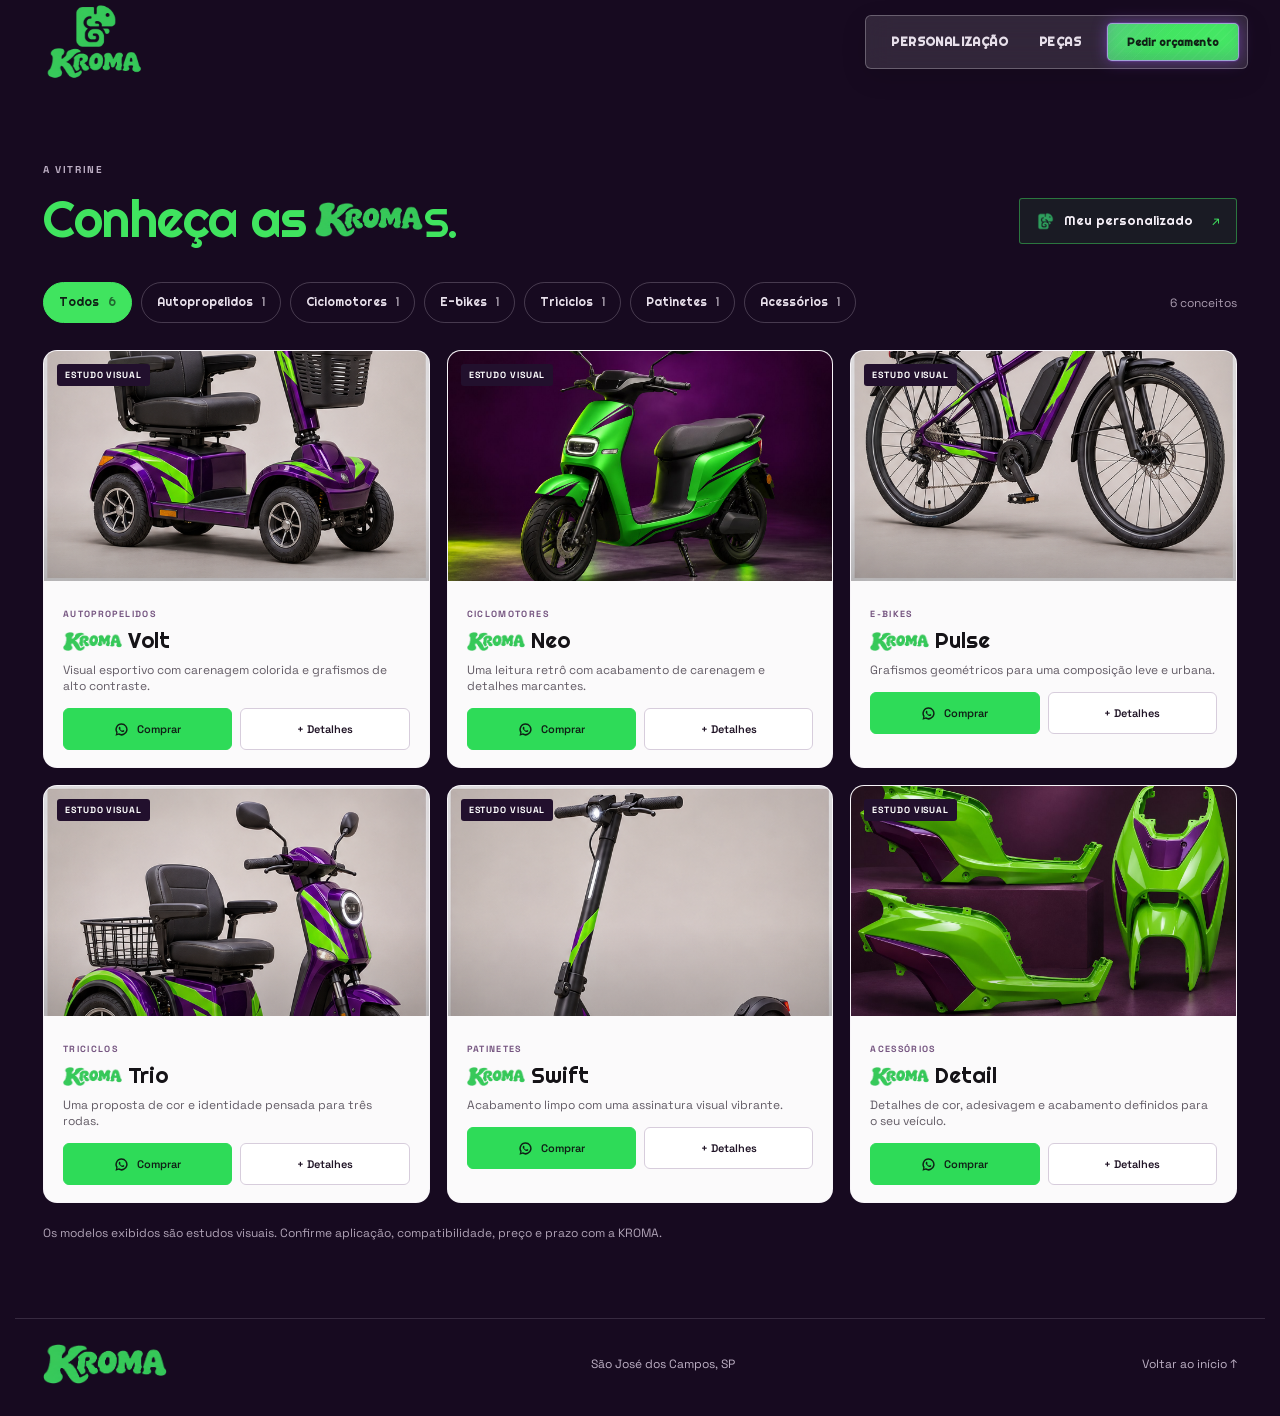
==== commit d2e8438d: "Replace KROMAS 3D viewer with angle gallery" ====
--- a/kromas.html
+++ b/kromas.html
@@ -17,23 +17,21 @@
       <a class="brand" href="index.html#inicio" aria-label="KROMA — início"><img src="assets/brand/kroma-logo-vertical.png" alt=""></a>
       <div class="nav-shell">
         <nav class="site-nav" id="site-nav" aria-label="Navegação principal">
-          <a href="index.html#personalizacao">Personalização</a><a href="index.html#pecas">Peças</a><a href="index.html#projetos">Projetos</a>
+          <a href="index.html#personalizacao">Personalização</a><a href="index.html#pecas">Peças</a>
         </nav>
         <div class="header-actions"><button class="button button-small button-primary contact-action" data-contact="quote-header" type="button">Pedir orçamento</button><button class="menu-toggle" type="button" aria-label="Abrir menu" aria-expanded="false" aria-controls="site-nav"><span class="menu-glyph" aria-hidden="true"><i></i><i></i><i></i></span></button></div>
       </div>
     </div>
   </header>
   <main>
-    <section class="k-intro"><p class="k-eyebrow"><img class="k-wordmark-eyebrow" src="assets/brand/kroma-wordmark.png" alt="KROMA"> · PERSONALIZAÇÕES CONCEITUAIS</p><h1>Uma ideia.<br><span>Várias <img class="k-wordmark-heading" src="assets/brand/kroma-wordmark.png" alt="KROMA">S.</span></h1><p>Explore combinações para a sua mobilidade. Cada personalização é avaliada para o seu modelo antes de confirmar serviço, preço e prazo.</p><div class="k-intro-mark" aria-hidden="true"><img src="assets/brand/kroma-simbolo.png" alt=""></div></section>
-    <section class="k-catalog" id="vitrine" aria-labelledby="vitrine-title"><div class="k-section-heading"><div><p class="k-eyebrow">A VITRINE</p><h2 id="vitrine-title">Conheça as <img class="k-wordmark-heading" src="assets/brand/kroma-wordmark.png" alt="KROMA">S.</h2></div><a class="k-custom" href="#" target="_blank" rel="noopener noreferrer"><img src="assets/brand/kroma-simbolo.png" alt="">Meu personalizado <span>↗</span></a></div>
+    <section class="k-catalog" id="vitrine" aria-labelledby="vitrine-title"><div class="k-section-heading"><div><p class="k-eyebrow">A VITRINE</p><h2 id="vitrine-title">Conheça as <span class="kromas-lockup"><img src="assets/brand/kroma-wordmark.png" alt="KROMA"><span>S</span><span class="kromas-period">.</span></span></h2></div><a class="k-custom" href="#" target="_blank" rel="noopener noreferrer"><img src="assets/brand/kroma-simbolo.png" alt="">Meu personalizado <span>↗</span></a></div>
       <div class="k-filter-wrap"><div class="k-filters" role="group" aria-label="Filtrar por categoria"></div><p class="k-count" aria-live="polite"></p></div>
       <div class="k-grid" id="k-grid"></div>
       <p class="k-note">Os modelos exibidos são estudos visuais. Confirme aplicação, compatibilidade, preço e prazo com a KROMA.</p>
     </section>
   </main>
   <footer class="k-footer"><a href="index.html#inicio"><img src="assets/brand/kroma-wordmark.png" alt="KROMA"></a><span>São José dos Campos, SP</span><a href="index.html#inicio">Voltar ao início ↑</a></footer>
-  <dialog class="k-dialog" id="detail-dialog" aria-labelledby="detail-name"><div class="k-dialog-inner"><button class="k-close" type="button" aria-label="Fechar detalhes">×</button><div class="k-viewer" aria-label="Modelo 3D interativo. Arraste para girar."><div class="k-viewer-badge">CONCEITO 3D · ARRASTE PARA GIRAR</div><canvas id="vehicle-canvas"></canvas><div class="k-viewer-loading" role="status">Carregando visualizador 3D…</div></div><section class="k-detail"><p class="k-eyebrow" id="detail-category"></p><h2 id="detail-name"></h2><p class="k-detail-copy">Estudo de personalização em cores KROMA. A execução depende da avaliação do modelo, das condições da peça e do escopo combinado.</p><div class="k-facts"><div><span>Base</span><b id="detail-base"></b></div><div><span>Compatibilidade</span><b>Confirmar com a KROMA</b></div><div><span>Preço e prazo</span><b>Sob consulta</b></div></div><label class="k-color-label">Escolha uma cor</label><div class="k-colors" role="group" aria-label="Cores do conceito"></div><a class="k-buy" id="detail-buy" target="_blank" rel="noopener noreferrer"><span class="wa-icon" aria-hidden="true">◉</span> Consultar pelo WhatsApp <span>↗</span></a><p class="k-model-note">O visualizador é uma representação 3D conceitual, não um modelo técnico do veículo.</p></section></div></dialog>
-  <script type="importmap">{"imports":{"three":"https://cdn.jsdelivr.net/npm/three@0.171.0/build/three.module.js","three/addons/":"https://cdn.jsdelivr.net/npm/three@0.171.0/examples/jsm/"}}</script>
-  <script src="contact-config.js"></script><script type="module" src="kromas.js"></script>
+  <dialog class="k-dialog" id="detail-dialog" aria-labelledby="detail-name"><div class="k-dialog-inner"><button class="k-close" type="button" aria-label="Fechar detalhes">×</button><div class="k-viewer" aria-label="Galeria com vistas conceituais do veículo"><div class="k-viewer-badge">ESTUDO VISUAL · VISTAS</div><div class="k-gallery-image angle-0" id="gallery-image" role="img" aria-label="Vista conceitual do veículo"></div><div class="k-gallery-caption" id="gallery-caption">Frente 3/4</div><div class="k-gallery-thumbs" id="gallery-thumbs" role="group" aria-label="Escolher ângulo"></div></div><section class="k-detail"><p class="k-eyebrow" id="detail-category"></p><h2 id="detail-name"></h2><p class="k-detail-copy">Estudo de personalização em cores KROMA. A execução depende da avaliação do modelo, das condições da peça e do escopo combinado.</p><div class="k-facts"><div><span>Base</span><b id="detail-base"></b></div><div><span>Compatibilidade</span><b>Confirmar com a KROMA</b></div><div><span>Preço e prazo</span><b>Sob consulta</b></div></div><label class="k-color-label">Escolha uma cor</label><div class="k-colors" role="group" aria-label="Cores do conceito"></div><a class="k-buy" id="detail-buy" target="_blank" rel="noopener noreferrer"><span class="wa-icon" aria-hidden="true">◉</span> Consultar pelo WhatsApp <span>↗</span></a><p class="k-model-note">Imagens conceituais para visualizar ângulos e grafismos; não são fotos do modelo real.</p></section></div></dialog>
+  <script src="contact-config.js"></script><script src="kromas.js"></script>
 </body>
 </html>
--- a/styles.css
+++ b/styles.css
@@ -669,6 +669,17 @@
 @media(prefers-reduced-motion:reduce){.future-section.is-active .identity-kroma:after{animation:none;transform:scaleX(1)}.future-section.is-active .identity-replacement{transition:none;transition-delay:0s}}
 @media(max-width:360px){.site-header .brand:not(.brand-footer) img{width:74px;height:58px}}
 
+/* Desktop identity section: keep the vehicle in its own column beside the copy. */
+@media(min-width:761px){
+  .future-section{display:grid;grid-template-columns:minmax(0,.92fr) minmax(0,1.08fr);gap:clamp(32px,5vw,76px);align-items:center;min-height:0;padding:clamp(54px,7vw,92px) max(32px,calc((100% - var(--max))/2));}
+  .future-content{grid-column:1;grid-row:1;width:100%;max-width:530px;margin:0;padding:24px 0;position:relative;z-index:1}
+  .future-visual{position:relative;grid-column:2;grid-row:1;inset:auto;z-index:0;width:100%;height:auto;min-height:0;aspect-ratio:1.18;max-height:560px;opacity:1;border:1px solid rgba(245,240,247,.15);border-radius:8px}
+  .future-visual:after{background:linear-gradient(0deg,rgba(23,10,32,.48),transparent 35%)}
+  .future-visual picture{display:block;width:100%;height:100%}
+  .future-visual img{width:100%;height:100%;object-fit:cover;object-position:center 43%}
+  .future-visual>span{right:15px;bottom:15px}
+}
+
 /* Personalização: foto protagonista, processo em sequência e um CTA principal. */
 .service-section{padding-top:96px;padding-bottom:100px}
 .service-section .section-heading{align-items:flex-end;gap:40px}
--- a/kromas.css
+++ b/kromas.css
@@ -18,3 +18,28 @@
 /* A vitrine usa exatamente o navbar compartilhado com a página inicial. */
 .site-header.k-site-header{height:84px;margin-bottom:0;}
 @media(max-width:760px){.site-header.k-site-header{height:70px;margin-bottom:0;}}
+
+/* KROMAS stays together as one lockup, with the added S aligned to the logo baseline. */
+.k-section-heading h2{display:flex;align-items:baseline;flex-wrap:wrap;gap:.18em}
+.kromas-lockup{display:inline-flex;align-items:baseline;white-space:nowrap;line-height:.82;gap:.015em}
+.kromas-lockup>img{display:block;width:auto;height:.68em;max-width:2.75em;object-fit:contain;align-self:baseline}
+.kromas-lockup>span:first-of-type{font:400 .8em/.82 var(--retro);color:var(--green);letter-spacing:-.055em}
+.kromas-lockup .kromas-period{font-size:.78em;line-height:.82}
+
+/* Clickable angle views replace the approximate interactive 3D model. */
+.k-viewer{display:flex;flex-direction:column;align-items:center;justify-content:center;gap:12px;min-height:0;padding:43px 24px 20px;background:radial-gradient(ellipse at 50% 52%,#fff,#e8e7e9 75%)}
+.k-gallery-image{position:relative;width:100%;max-height:445px;aspect-ratio:1.34;flex:0 1 auto;overflow:hidden;border-radius:7px;background-color:#f4f2f2;background-repeat:no-repeat;background-position:0 0;box-shadow:0 14px 38px rgba(30,15,38,.12);transition:box-shadow .25s}
+.k-gallery-image:after{content:"";position:absolute;inset:0;pointer-events:none;box-shadow:inset 0 0 54px color-mix(in srgb,var(--selected-color,#40e45f) 15%,transparent)}
+.k-viewer-badge{top:17px;left:22px;color:#32283a}
+.k-gallery-caption{align-self:flex-start;color:#6c6470;font:600 10px "Space Grotesk",sans-serif;letter-spacing:.08em;text-transform:uppercase}
+.k-gallery-thumbs{display:flex;align-self:flex-start;gap:8px}
+.k-gallery-thumbs[hidden]{display:none}
+.k-gallery-thumb{width:64px;height:48px;overflow:hidden;padding:0;border:1px solid rgba(48,32,56,.2);border-radius:5px;background:#f3f1f3;cursor:pointer;transition:border-color .2s,transform .2s}
+.k-gallery-thumb:hover{transform:translateY(-2px);border-color:var(--green)}
+.k-gallery-thumb.is-active{border:2px solid var(--green);box-shadow:0 0 0 2px rgba(64,228,95,.18)}
+.k-gallery-thumb span{display:block;width:100%;height:100%;background-image:var(--gallery-image);background-repeat:no-repeat;background-size:200% 200%;background-position:var(--angle-x) var(--angle-y)}
+.k-color{width:auto;height:auto;padding:3px;border:1px solid transparent;border-radius:0;background:transparent}
+.k-color-mark{display:block;width:28px;height:28px;background:var(--swatch);-webkit-mask:url("assets/brand/kroma-simbolo.png") center/contain no-repeat;mask:url("assets/brand/kroma-simbolo.png") center/contain no-repeat;transition:transform .2s,filter .2s}
+.k-color[aria-pressed=true] .k-color-mark{transform:scale(1.1);filter:drop-shadow(0 0 8px var(--swatch))}
+.k-color[aria-pressed=true]{border:1px solid transparent;box-shadow:none}
+@media(max-width:620px){.kromas-lockup>img{height:.67em}.k-viewer{flex:0 0 auto;gap:10px;min-height:0;padding:37px 15px 15px}.k-gallery-image{width:100%;max-height:245px;aspect-ratio:1.25;flex:none}.k-gallery-thumb{width:56px;height:42px}.k-gallery-caption{font-size:9px}}
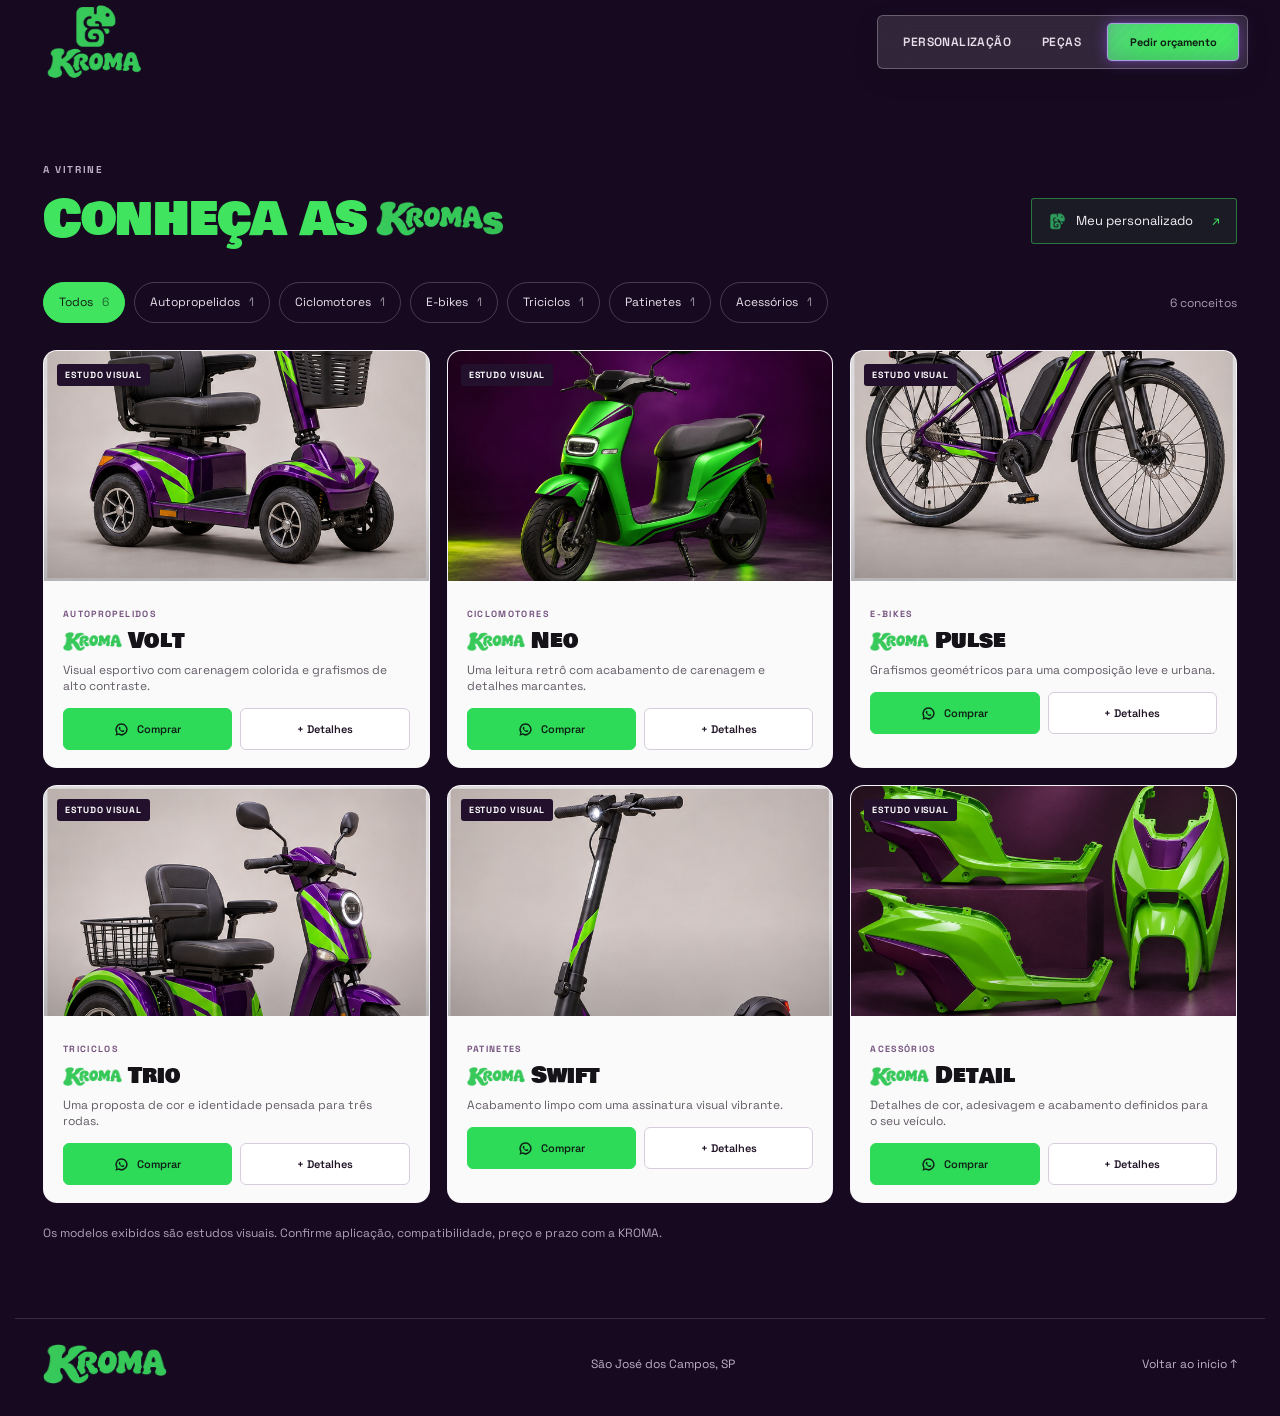
==== commit c36b1e4f: "Create KROMAS wordmark and local display font" ====
--- a/kromas.html
+++ b/kromas.html
@@ -24,7 +24,7 @@
     </div>
   </header>
   <main>
-    <section class="k-catalog" id="vitrine" aria-labelledby="vitrine-title"><div class="k-section-heading"><div><p class="k-eyebrow">A VITRINE</p><h2 id="vitrine-title">Conheça as <span class="kromas-lockup"><img src="assets/brand/kroma-wordmark.png" alt="KROMA"><span>S</span><span class="kromas-period">.</span></span></h2></div><a class="k-custom" href="#" target="_blank" rel="noopener noreferrer"><img src="assets/brand/kroma-simbolo.png" alt="">Meu personalizado <span>↗</span></a></div>
+    <section class="k-catalog" id="vitrine" aria-labelledby="vitrine-title"><div class="k-section-heading"><div><p class="k-eyebrow">A VITRINE</p><h2 id="vitrine-title">Conheça as <img class="kromas-wordmark" src="assets/brand/kroma-wordmark-kromas.png" alt="KROMAS"></h2></div><a class="k-custom" href="#" target="_blank" rel="noopener noreferrer"><img src="assets/brand/kroma-simbolo.png" alt="">Meu personalizado <span>↗</span></a></div>
       <div class="k-filter-wrap"><div class="k-filters" role="group" aria-label="Filtrar por categoria"></div><p class="k-count" aria-live="polite"></p></div>
       <div class="k-grid" id="k-grid"></div>
       <p class="k-note">Os modelos exibidos são estudos visuais. Confirme aplicação, compatibilidade, preço e prazo com a KROMA.</p>
--- a/styles.css
+++ b/styles.css
@@ -657,8 +657,9 @@
   .nav-shell .menu-toggle{width:36px;min-width:36px;height:36px;min-height:36px}
 }
 
-/* KROMA wordmarks remain image artwork; the similar retro face covers the site copy. */
-:root{--display:"Righteous","Space Grotesk",sans-serif;--body:"Righteous","Space Grotesk",sans-serif;--brand-display:"Righteous","Space Grotesk",sans-serif}
+/* Local licensed retro display face; official KROMA wordmarks stay as artwork. */
+@font-face{font-family:"Kroma Display";src:url("assets/fonts/BowlbyOneSC-Regular.ttf") format("truetype");font-style:normal;font-weight:400;font-display:swap}
+:root{--display:"Kroma Display","Bowlby One SC","Righteous",sans-serif;--body:"Righteous","Space Grotesk",sans-serif;--brand-display:"Kroma Display","Bowlby One SC","Righteous",sans-serif}
 body,button,input,textarea,select{font-family:var(--body)}
 .identity-kroma{display:flex!important;opacity:1!important;transition:opacity .25s ease}
 .identity-kroma:after{top:49%;height:.105em;min-height:5px;background:#f9eaff;box-shadow:0 0 5px #fff,0 0 13px #bd83ff,0 0 25px rgba(148,69,255,.95);border-radius:99px;transform:scaleX(0);transform-origin:left center}
--- a/kromas.css
+++ b/kromas.css
@@ -1,5 +1,6 @@
 @import url("https://fonts.googleapis.com/css2?family=Righteous&display=swap");
-:root{--bg:#170a20;--panel:#21102d;--panel2:#2b1737;--text:#f6f0f8;--muted:#c2b4c8;--green:#40e45f;--line:rgba(245,235,250,.14);--retro:"Righteous","Space Grotesk",sans-serif;--wordmark:"Bowlby One SC","Space Grotesk",sans-serif}*{box-sizing:border-box}html{scroll-behavior:smooth;scroll-padding-top:100px}body{margin:0;background:var(--bg);color:var(--text);font-family:var(--retro);font-size:15px;line-height:1.55;-webkit-font-smoothing:antialiased}a{color:inherit;text-decoration:none}button{font:inherit}.skip{position:absolute;top:-70px;left:12px;background:var(--green);color:#09130b;padding:10px;z-index:20}.skip:focus{top:10px}:focus-visible{outline:3px solid var(--green);outline-offset:4px}.k-header{height:84px;position:sticky;top:0;z-index:4;display:flex;align-items:center;justify-content:space-between;padding:0 max(28px,calc((100% - 1250px)/2));background:rgba(23,10,32,.93);backdrop-filter:blur(15px);border-bottom:1px solid var(--line)}.k-logo{display:block;width:90px;height:68px;object-fit:contain}.k-header nav{display:flex;gap:38px;align-items:center;font-size:14px}.k-header nav a{color:#e5dbe9}.k-header nav a[aria-current]{color:var(--green)}.k-back{padding:10px 15px;border:1px solid var(--line);border-radius:30px;font-size:12px}.k-back span,.k-custom>span{color:var(--green);margin-left:10px}.k-intro{min-height:360px;position:relative;padding:78px max(28px,calc((100% - 1250px)/2)) 65px;overflow:hidden;border-bottom:1px solid var(--line);background:radial-gradient(ellipse at 83% 45%,rgba(64,228,95,.12),transparent 35%),linear-gradient(110deg,#1a0b24,#21102b)}.k-eyebrow{font:700 10px/1.3 "Space Grotesk",sans-serif;letter-spacing:.16em;color:#bdafc4;text-transform:uppercase;margin:0 0 17px}.k-intro h1{font:400 clamp(48px,7vw,84px)/.98 var(--retro);letter-spacing:-.035em;margin:0}.k-intro h1 span,.k-section-heading h2{color:var(--green)}.k-intro>p:not(.k-eyebrow){max-width:600px;margin:22px 0 0;color:#d0c4d5;line-height:1.7}.k-intro-mark{position:absolute;width:330px;height:330px;right:max(30px,calc((100% - 1260px)/2));top:50%;transform:translateY(-50%);opacity:.17}.k-intro-mark img{width:100%;height:100%;object-fit:contain;filter:drop-shadow(0 0 55px rgba(64,228,95,.7))}.k-catalog{max-width:1250px;margin:auto;padding:79px 28px 75px}.k-section-heading{display:flex;justify-content:space-between;align-items:flex-end;gap:25px}.k-section-heading h2{font:400 clamp(34px,4vw,53px)/1 var(--retro);margin:0;letter-spacing:-.025em}.k-custom{display:inline-flex;align-items:center;gap:9px;padding:12px 16px;border:1px solid rgba(64,228,95,.45);border-radius:3px;background:rgba(64,228,95,.08);font-size:13px;white-space:nowrap;transition:background .2s,box-shadow .2s}.k-custom:hover{background:rgba(64,228,95,.16);box-shadow:0 0 22px rgba(64,228,95,.13)}.k-custom img,.k-color img{width:19px;height:19px;object-fit:contain}.k-filter-wrap{display:flex;justify-content:space-between;align-items:center;gap:18px;margin:38px 0 27px}.k-filters{display:flex;flex-wrap:wrap;gap:9px}.k-filter{padding:10px 15px;border:1px solid rgba(208,196,213,.26);border-radius:40px;background:transparent;color:#e8e0eb;font-size:12px;cursor:pointer;transition:.2s}.k-filter:hover{border-color:var(--green)}.k-filter[aria-pressed=true]{background:var(--green);border-color:var(--green);color:#102016}.k-filter span{margin-left:9px;opacity:.62}.k-count{font:12px "Space Grotesk",sans-serif;color:#a99bae;white-space:nowrap}.k-grid{display:grid;grid-template-columns:repeat(3,minmax(0,1fr));gap:17px}.k-card{min-width:0;overflow:hidden;border:1px solid rgba(230,220,236,.17);border-radius:14px;background:#fbfafb;color:#151317;transition:transform .35s cubic-bezier(.2,.7,.2,1),box-shadow .35s}.k-card:hover{transform:translateY(-7px);box-shadow:0 19px 48px rgba(0,0,0,.29),0 0 0 1px rgba(64,228,95,.32)}.k-card-art{position:relative;height:230px;overflow:hidden;background:#eeeef0}.k-card-art img{display:block;width:100%;height:100%;object-fit:cover;transition:transform .5s}.k-card:hover .k-card-art img{transform:scale(1.055)}.k-label{position:absolute;top:13px;left:13px;padding:5px 8px;border-radius:3px;background:#22102d;color:#fff;font:700 9px "Space Grotesk",sans-serif;letter-spacing:.1em}.k-card-art:after{content:"";position:absolute;inset:auto 0 0;height:40%;background:linear-gradient(transparent,rgba(0,0,0,.18));pointer-events:none}.k-card-body{padding:19px 19px 17px}.k-card-category{color:#765681;font:700 9px "Space Grotesk",sans-serif;letter-spacing:.15em;text-transform:uppercase}.k-card h3{margin:5px 0 0;font:400 22px/1.18 var(--retro)}.k-card-sub{margin:8px 0 14px;color:#625b65;font:12px "Space Grotesk",sans-serif}.k-card-actions{display:grid;grid-template-columns:1fr 1fr;gap:8px}.k-buy-card,.k-details{height:42px;border-radius:6px;display:flex;align-items:center;justify-content:center;gap:8px;font:600 11px "Space Grotesk",sans-serif;cursor:pointer}.k-buy-card{background:#2edb58;color:#102016;border:1px solid #2edb58}.k-buy-card:hover{background:#55ef73}.k-details{background:#fff;color:#201426;border:1px solid #d7cddc}.k-details:hover{border-color:#351546;color:#321142}.wa-mini{font-size:15px}.k-note{margin:21px 0 0;color:#afa2b5;font:12px/1.6 "Space Grotesk",sans-serif}.k-empty{grid-column:1/-1;padding:50px;text-align:center;border:1px solid var(--line);color:var(--muted)}.k-footer{max-width:1250px;margin:auto;padding:25px 28px 32px;display:flex;align-items:center;justify-content:space-between;border-top:1px solid var(--line);color:#bdb0c4;font:12px "Space Grotesk",sans-serif}.k-footer img{display:block;width:140px;height:40px;object-fit:contain;object-position:left center}.k-dialog{width:min(1180px,calc(100% - 36px));max-width:none;max-height:min(780px,calc(100dvh - 40px));padding:0;border:1px solid rgba(255,255,255,.19);border-radius:14px;background:#18101e;color:var(--text);overflow:hidden}.k-dialog::backdrop{background:rgba(8,5,11,.78);backdrop-filter:blur(5px)}.k-dialog-inner{min-height:600px;display:grid;grid-template-columns:1.14fr .86fr;position:relative}.k-close{position:absolute;right:16px;top:13px;z-index:2;width:38px;height:38px;border:1px solid rgba(255,255,255,.17);border-radius:50%;background:#241a2a;color:white;font:28px/1 Arial;cursor:pointer}.k-viewer{min-height:600px;position:relative;background:radial-gradient(ellipse at 50% 55%,#3a3540,#222027 58%,#171519);overflow:hidden}.k-viewer canvas{width:100%;height:100%;min-height:600px;display:block;touch-action:none}.k-viewer-badge{position:absolute;z-index:1;top:17px;left:20px;color:#e1d8e6;font:700 9px "Space Grotesk",sans-serif;letter-spacing:.11em}.k-viewer-loading{position:absolute;inset:0;display:grid;place-items:center;color:#ddd;font:12px "Space Grotesk",sans-serif;pointer-events:none}.k-viewer.is-ready .k-viewer-loading{display:none}.k-detail{padding:52px 34px 26px;overflow:auto;max-height:min(780px,calc(100dvh - 40px))}.k-detail .k-eyebrow{color:var(--green)}.k-detail h2{font:400 35px/1.1 var(--retro);margin:0 0 18px}.k-detail-copy{font:14px/1.65 "Space Grotesk",sans-serif;color:#c6bdca}.k-facts{margin:26px 0;border-top:1px solid var(--line)}.k-facts div{display:flex;justify-content:space-between;gap:15px;padding:12px 0;border-bottom:1px solid var(--line);font:12px "Space Grotesk",sans-serif}.k-facts span{color:#aaa0ae}.k-facts b{text-align:right;color:#f2edf4}.k-color-label{font:700 10px "Space Grotesk",sans-serif;letter-spacing:.12em;text-transform:uppercase;color:#c8bdcd}.k-colors{display:flex;gap:12px;margin:12px 0 21px}.k-color{width:39px;height:39px;border-radius:50%;border:2px solid rgba(255,255,255,.3);display:grid;place-items:center;cursor:pointer;background:var(--swatch);transition:.18s}.k-color img{width:23px;height:23px;filter:drop-shadow(0 1px 2px rgba(0,0,0,.65))}.k-color[aria-pressed=true]{border-color:#fff;box-shadow:0 0 0 2px var(--swatch)}.k-buy{width:100%;min-height:50px;padding:0 14px;display:flex;align-items:center;justify-content:center;gap:9px;border-radius:6px;background:var(--green);color:#102016;font:700 12px "Space Grotesk",sans-serif}.k-buy:hover{background:#67f380}.k-buy span:last-child{margin-left:auto}.k-model-note{margin:15px 0 0;color:#968c9b;font:10px/1.6 "Space Grotesk",sans-serif}@media(max-width:850px){.k-intro-mark{width:255px;height:255px;right:20px;opacity:.12}.k-grid{grid-template-columns:repeat(2,minmax(0,1fr))}.k-dialog-inner{grid-template-columns:1fr 1fr}.k-viewer,.k-viewer canvas{min-height:550px}.k-detail{padding-inline:25px}}@media(max-width:620px){.k-header{height:70px;padding:0 17px}.k-logo{width:69px;height:55px}.k-header nav{gap:15px;font-size:11px}.k-header nav a:first-child,.k-back{display:none}.k-intro{min-height:300px;padding:57px 22px 42px}.k-intro h1{font-size:49px}.k-intro>p:not(.k-eyebrow){font-size:13px;max-width:350px;position:relative;z-index:1}.k-intro-mark{width:190px;height:190px;right:-17px;top:58%;opacity:.13}.k-catalog{padding:51px 17px 49px}.k-section-heading{align-items:flex-start;flex-direction:column}.k-section-heading h2{font-size:35px}.k-custom{padding:9px 12px;font-size:11px}.k-filter-wrap{align-items:flex-start;flex-direction:column;gap:8px;margin:25px 0 18px}.k-filters{gap:7px}.k-filter{padding:8px 11px;font-size:10px}.k-filter span{margin-left:5px}.k-count{margin:0}.k-grid{grid-template-columns:1fr;gap:13px}.k-card{display:grid;grid-template-columns:40% 60%;border-radius:10px}.k-card-art{height:100%;min-height:210px}.k-card-body{padding:14px 12px 12px;display:flex;flex-direction:column;justify-content:center}.k-card h3{font-size:18px}.k-card-sub{font-size:10px;margin:6px 0 11px}.k-card-actions{grid-template-columns:1fr;gap:6px}.k-buy-card,.k-details{height:35px;font-size:10px}.k-footer{padding:20px 17px 24px;gap:10px;font-size:10px}.k-footer img{width:100px}.k-dialog{width:calc(100% - 20px);max-height:calc(100dvh - 20px);border-radius:10px}.k-dialog-inner{display:flex;flex-direction:column;min-height:0;max-height:calc(100dvh - 20px);overflow:auto}.k-viewer{min-height:310px;flex:0 0 310px}.k-viewer canvas{min-height:310px}.k-detail{max-height:none;overflow:visible;padding:27px 20px 20px}.k-detail h2{font-size:28px}.k-detail-copy{font-size:12px}.k-facts{margin:17px 0}.k-facts div{font-size:10px;padding:9px 0}.k-colors{margin:9px 0 15px}.k-close{right:10px;top:10px}.k-viewer-badge{top:14px;left:14px;font-size:8px}}@media(prefers-reduced-motion:reduce){*,*::before,*::after{scroll-behavior:auto!important;transition:none!important}}
+@font-face{font-family:"Kroma Display";src:url("assets/fonts/BowlbyOneSC-Regular.ttf") format("truetype");font-style:normal;font-weight:400;font-display:swap}
+:root{--bg:#170a20;--panel:#21102d;--panel2:#2b1737;--text:#f6f0f8;--muted:#c2b4c8;--green:#40e45f;--line:rgba(245,235,250,.14);--retro:"Kroma Display","Bowlby One SC","Righteous",sans-serif;--wordmark:var(--retro)}*{box-sizing:border-box}html{scroll-behavior:smooth;scroll-padding-top:100px}body{margin:0;background:var(--bg);color:var(--text);font-family:"Space Grotesk","Righteous",sans-serif;font-size:15px;line-height:1.55;-webkit-font-smoothing:antialiased}a{color:inherit;text-decoration:none}button{font:inherit}.skip{position:absolute;top:-70px;left:12px;background:var(--green);color:#09130b;padding:10px;z-index:20}.skip:focus{top:10px}:focus-visible{outline:3px solid var(--green);outline-offset:4px}.k-header{height:84px;position:sticky;top:0;z-index:4;display:flex;align-items:center;justify-content:space-between;padding:0 max(28px,calc((100% - 1250px)/2));background:rgba(23,10,32,.93);backdrop-filter:blur(15px);border-bottom:1px solid var(--line)}.k-logo{display:block;width:90px;height:68px;object-fit:contain}.k-header nav{display:flex;gap:38px;align-items:center;font-size:14px}.k-header nav a{color:#e5dbe9}.k-header nav a[aria-current]{color:var(--green)}.k-back{padding:10px 15px;border:1px solid var(--line);border-radius:30px;font-size:12px}.k-back span,.k-custom>span{color:var(--green);margin-left:10px}.k-intro{min-height:360px;position:relative;padding:78px max(28px,calc((100% - 1250px)/2)) 65px;overflow:hidden;border-bottom:1px solid var(--line);background:radial-gradient(ellipse at 83% 45%,rgba(64,228,95,.12),transparent 35%),linear-gradient(110deg,#1a0b24,#21102b)}.k-eyebrow{font:700 10px/1.3 "Space Grotesk",sans-serif;letter-spacing:.16em;color:#bdafc4;text-transform:uppercase;margin:0 0 17px}.k-intro h1{font:400 clamp(48px,7vw,84px)/.98 var(--retro);letter-spacing:-.035em;margin:0}.k-intro h1 span,.k-section-heading h2{color:var(--green)}.k-intro>p:not(.k-eyebrow){max-width:600px;margin:22px 0 0;color:#d0c4d5;line-height:1.7}.k-intro-mark{position:absolute;width:330px;height:330px;right:max(30px,calc((100% - 1260px)/2));top:50%;transform:translateY(-50%);opacity:.17}.k-intro-mark img{width:100%;height:100%;object-fit:contain;filter:drop-shadow(0 0 55px rgba(64,228,95,.7))}.k-catalog{max-width:1250px;margin:auto;padding:79px 28px 75px}.k-section-heading{display:flex;justify-content:space-between;align-items:flex-end;gap:25px}.k-section-heading h2{font:400 clamp(34px,4vw,53px)/1 var(--retro);margin:0;letter-spacing:-.025em}.k-custom{display:inline-flex;align-items:center;gap:9px;padding:12px 16px;border:1px solid rgba(64,228,95,.45);border-radius:3px;background:rgba(64,228,95,.08);font-size:13px;white-space:nowrap;transition:background .2s,box-shadow .2s}.k-custom:hover{background:rgba(64,228,95,.16);box-shadow:0 0 22px rgba(64,228,95,.13)}.k-custom img,.k-color img{width:19px;height:19px;object-fit:contain}.k-filter-wrap{display:flex;justify-content:space-between;align-items:center;gap:18px;margin:38px 0 27px}.k-filters{display:flex;flex-wrap:wrap;gap:9px}.k-filter{padding:10px 15px;border:1px solid rgba(208,196,213,.26);border-radius:40px;background:transparent;color:#e8e0eb;font-size:12px;cursor:pointer;transition:.2s}.k-filter:hover{border-color:var(--green)}.k-filter[aria-pressed=true]{background:var(--green);border-color:var(--green);color:#102016}.k-filter span{margin-left:9px;opacity:.62}.k-count{font:12px "Space Grotesk",sans-serif;color:#a99bae;white-space:nowrap}.k-grid{display:grid;grid-template-columns:repeat(3,minmax(0,1fr));gap:17px}.k-card{min-width:0;overflow:hidden;border:1px solid rgba(230,220,236,.17);border-radius:14px;background:#fbfafb;color:#151317;transition:transform .35s cubic-bezier(.2,.7,.2,1),box-shadow .35s}.k-card:hover{transform:translateY(-7px);box-shadow:0 19px 48px rgba(0,0,0,.29),0 0 0 1px rgba(64,228,95,.32)}.k-card-art{position:relative;height:230px;overflow:hidden;background:#eeeef0}.k-card-art img{display:block;width:100%;height:100%;object-fit:cover;transition:transform .5s}.k-card:hover .k-card-art img{transform:scale(1.055)}.k-label{position:absolute;top:13px;left:13px;padding:5px 8px;border-radius:3px;background:#22102d;color:#fff;font:700 9px "Space Grotesk",sans-serif;letter-spacing:.1em}.k-card-art:after{content:"";position:absolute;inset:auto 0 0;height:40%;background:linear-gradient(transparent,rgba(0,0,0,.18));pointer-events:none}.k-card-body{padding:19px 19px 17px}.k-card-category{color:#765681;font:700 9px "Space Grotesk",sans-serif;letter-spacing:.15em;text-transform:uppercase}.k-card h3{margin:5px 0 0;font:400 22px/1.18 var(--retro)}.k-card-sub{margin:8px 0 14px;color:#625b65;font:12px "Space Grotesk",sans-serif}.k-card-actions{display:grid;grid-template-columns:1fr 1fr;gap:8px}.k-buy-card,.k-details{height:42px;border-radius:6px;display:flex;align-items:center;justify-content:center;gap:8px;font:600 11px "Space Grotesk",sans-serif;cursor:pointer}.k-buy-card{background:#2edb58;color:#102016;border:1px solid #2edb58}.k-buy-card:hover{background:#55ef73}.k-details{background:#fff;color:#201426;border:1px solid #d7cddc}.k-details:hover{border-color:#351546;color:#321142}.wa-mini{font-size:15px}.k-note{margin:21px 0 0;color:#afa2b5;font:12px/1.6 "Space Grotesk",sans-serif}.k-empty{grid-column:1/-1;padding:50px;text-align:center;border:1px solid var(--line);color:var(--muted)}.k-footer{max-width:1250px;margin:auto;padding:25px 28px 32px;display:flex;align-items:center;justify-content:space-between;border-top:1px solid var(--line);color:#bdb0c4;font:12px "Space Grotesk",sans-serif}.k-footer img{display:block;width:140px;height:40px;object-fit:contain;object-position:left center}.k-dialog{width:min(1180px,calc(100% - 36px));max-width:none;max-height:min(780px,calc(100dvh - 40px));padding:0;border:1px solid rgba(255,255,255,.19);border-radius:14px;background:#18101e;color:var(--text);overflow:hidden}.k-dialog::backdrop{background:rgba(8,5,11,.78);backdrop-filter:blur(5px)}.k-dialog-inner{min-height:600px;display:grid;grid-template-columns:1.14fr .86fr;position:relative}.k-close{position:absolute;right:16px;top:13px;z-index:2;width:38px;height:38px;border:1px solid rgba(255,255,255,.17);border-radius:50%;background:#241a2a;color:white;font:28px/1 Arial;cursor:pointer}.k-viewer{min-height:600px;position:relative;background:radial-gradient(ellipse at 50% 55%,#3a3540,#222027 58%,#171519);overflow:hidden}.k-viewer canvas{width:100%;height:100%;min-height:600px;display:block;touch-action:none}.k-viewer-badge{position:absolute;z-index:1;top:17px;left:20px;color:#e1d8e6;font:700 9px "Space Grotesk",sans-serif;letter-spacing:.11em}.k-viewer-loading{position:absolute;inset:0;display:grid;place-items:center;color:#ddd;font:12px "Space Grotesk",sans-serif;pointer-events:none}.k-viewer.is-ready .k-viewer-loading{display:none}.k-detail{padding:52px 34px 26px;overflow:auto;max-height:min(780px,calc(100dvh - 40px))}.k-detail .k-eyebrow{color:var(--green)}.k-detail h2{font:400 35px/1.1 var(--retro);margin:0 0 18px}.k-detail-copy{font:14px/1.65 "Space Grotesk",sans-serif;color:#c6bdca}.k-facts{margin:26px 0;border-top:1px solid var(--line)}.k-facts div{display:flex;justify-content:space-between;gap:15px;padding:12px 0;border-bottom:1px solid var(--line);font:12px "Space Grotesk",sans-serif}.k-facts span{color:#aaa0ae}.k-facts b{text-align:right;color:#f2edf4}.k-color-label{font:700 10px "Space Grotesk",sans-serif;letter-spacing:.12em;text-transform:uppercase;color:#c8bdcd}.k-colors{display:flex;gap:12px;margin:12px 0 21px}.k-color{width:39px;height:39px;border-radius:50%;border:2px solid rgba(255,255,255,.3);display:grid;place-items:center;cursor:pointer;background:var(--swatch);transition:.18s}.k-color img{width:23px;height:23px;filter:drop-shadow(0 1px 2px rgba(0,0,0,.65))}.k-color[aria-pressed=true]{border-color:#fff;box-shadow:0 0 0 2px var(--swatch)}.k-buy{width:100%;min-height:50px;padding:0 14px;display:flex;align-items:center;justify-content:center;gap:9px;border-radius:6px;background:var(--green);color:#102016;font:700 12px "Space Grotesk",sans-serif}.k-buy:hover{background:#67f380}.k-buy span:last-child{margin-left:auto}.k-model-note{margin:15px 0 0;color:#968c9b;font:10px/1.6 "Space Grotesk",sans-serif}@media(max-width:850px){.k-intro-mark{width:255px;height:255px;right:20px;opacity:.12}.k-grid{grid-template-columns:repeat(2,minmax(0,1fr))}.k-dialog-inner{grid-template-columns:1fr 1fr}.k-viewer,.k-viewer canvas{min-height:550px}.k-detail{padding-inline:25px}}@media(max-width:620px){.k-header{height:70px;padding:0 17px}.k-logo{width:69px;height:55px}.k-header nav{gap:15px;font-size:11px}.k-header nav a:first-child,.k-back{display:none}.k-intro{min-height:300px;padding:57px 22px 42px}.k-intro h1{font-size:49px}.k-intro>p:not(.k-eyebrow){font-size:13px;max-width:350px;position:relative;z-index:1}.k-intro-mark{width:190px;height:190px;right:-17px;top:58%;opacity:.13}.k-catalog{padding:51px 17px 49px}.k-section-heading{align-items:flex-start;flex-direction:column}.k-section-heading h2{font-size:35px}.k-custom{padding:9px 12px;font-size:11px}.k-filter-wrap{align-items:flex-start;flex-direction:column;gap:8px;margin:25px 0 18px}.k-filters{gap:7px}.k-filter{padding:8px 11px;font-size:10px}.k-filter span{margin-left:5px}.k-count{margin:0}.k-grid{grid-template-columns:1fr;gap:13px}.k-card{display:grid;grid-template-columns:40% 60%;border-radius:10px}.k-card-art{height:100%;min-height:210px}.k-card-body{padding:14px 12px 12px;display:flex;flex-direction:column;justify-content:center}.k-card h3{font-size:18px}.k-card-sub{font-size:10px;margin:6px 0 11px}.k-card-actions{grid-template-columns:1fr;gap:6px}.k-buy-card,.k-details{height:35px;font-size:10px}.k-footer{padding:20px 17px 24px;gap:10px;font-size:10px}.k-footer img{width:100px}.k-dialog{width:calc(100% - 20px);max-height:calc(100dvh - 20px);border-radius:10px}.k-dialog-inner{display:flex;flex-direction:column;min-height:0;max-height:calc(100dvh - 20px);overflow:auto}.k-viewer{min-height:310px;flex:0 0 310px}.k-viewer canvas{min-height:310px}.k-detail{max-height:none;overflow:visible;padding:27px 20px 20px}.k-detail h2{font-size:28px}.k-detail-copy{font-size:12px}.k-facts{margin:17px 0}.k-facts div{font-size:10px;padding:9px 0}.k-colors{margin:9px 0 15px}.k-close{right:10px;top:10px}.k-viewer-badge{top:14px;left:14px;font-size:8px}}@media(prefers-reduced-motion:reduce){*,*::before,*::after{scroll-behavior:auto!important;transition:none!important}}
 
 /* Recorte dos quatro produtos do painel KROMA gerado para a vitrine. */
 .k-card-art img[src$='kromas-showcase.png']{position:absolute;left:0;top:0;width:200%;height:200%;max-width:none;object-fit:cover}
@@ -22,9 +23,7 @@
 /* KROMAS stays together as one lockup, with the added S aligned to the logo baseline. */
 .k-section-heading h2{display:flex;align-items:baseline;flex-wrap:wrap;gap:.18em}
 .kromas-lockup{display:inline-flex;align-items:baseline;white-space:nowrap;line-height:.82;gap:.015em}
-.kromas-lockup>img{display:block;width:auto;height:.68em;max-width:2.75em;object-fit:contain;align-self:baseline}
-.kromas-lockup>span:first-of-type{font:400 .8em/.82 var(--retro);color:var(--green);letter-spacing:-.055em}
-.kromas-lockup .kromas-period{font-size:.78em;line-height:.82}
+.kromas-wordmark{display:block;width:auto;height:.68em;max-width:min(4.6em,68vw);object-fit:contain;align-self:baseline}
 
 /* Clickable angle views replace the approximate interactive 3D model. */
 .k-viewer{display:flex;flex-direction:column;align-items:center;justify-content:center;gap:12px;min-height:0;padding:43px 24px 20px;background:radial-gradient(ellipse at 50% 52%,#fff,#e8e7e9 75%)}
@@ -42,4 +41,4 @@
 .k-color-mark{display:block;width:28px;height:28px;background:var(--swatch);-webkit-mask:url("assets/brand/kroma-simbolo.png") center/contain no-repeat;mask:url("assets/brand/kroma-simbolo.png") center/contain no-repeat;transition:transform .2s,filter .2s}
 .k-color[aria-pressed=true] .k-color-mark{transform:scale(1.1);filter:drop-shadow(0 0 8px var(--swatch))}
 .k-color[aria-pressed=true]{border:1px solid transparent;box-shadow:none}
-@media(max-width:620px){.kromas-lockup>img{height:.67em}.k-viewer{flex:0 0 auto;gap:10px;min-height:0;padding:37px 15px 15px}.k-gallery-image{width:100%;max-height:245px;aspect-ratio:1.25;flex:none}.k-gallery-thumb{width:56px;height:42px}.k-gallery-caption{font-size:9px}}
+@media(max-width:620px){.kromas-wordmark{height:.67em;max-width:65vw}.k-viewer{flex:0 0 auto;gap:10px;min-height:0;padding:37px 15px 15px}.k-gallery-image{width:100%;max-height:245px;aspect-ratio:1.25;flex:none}.k-gallery-thumb{width:56px;height:42px}.k-gallery-caption{font-size:9px}}
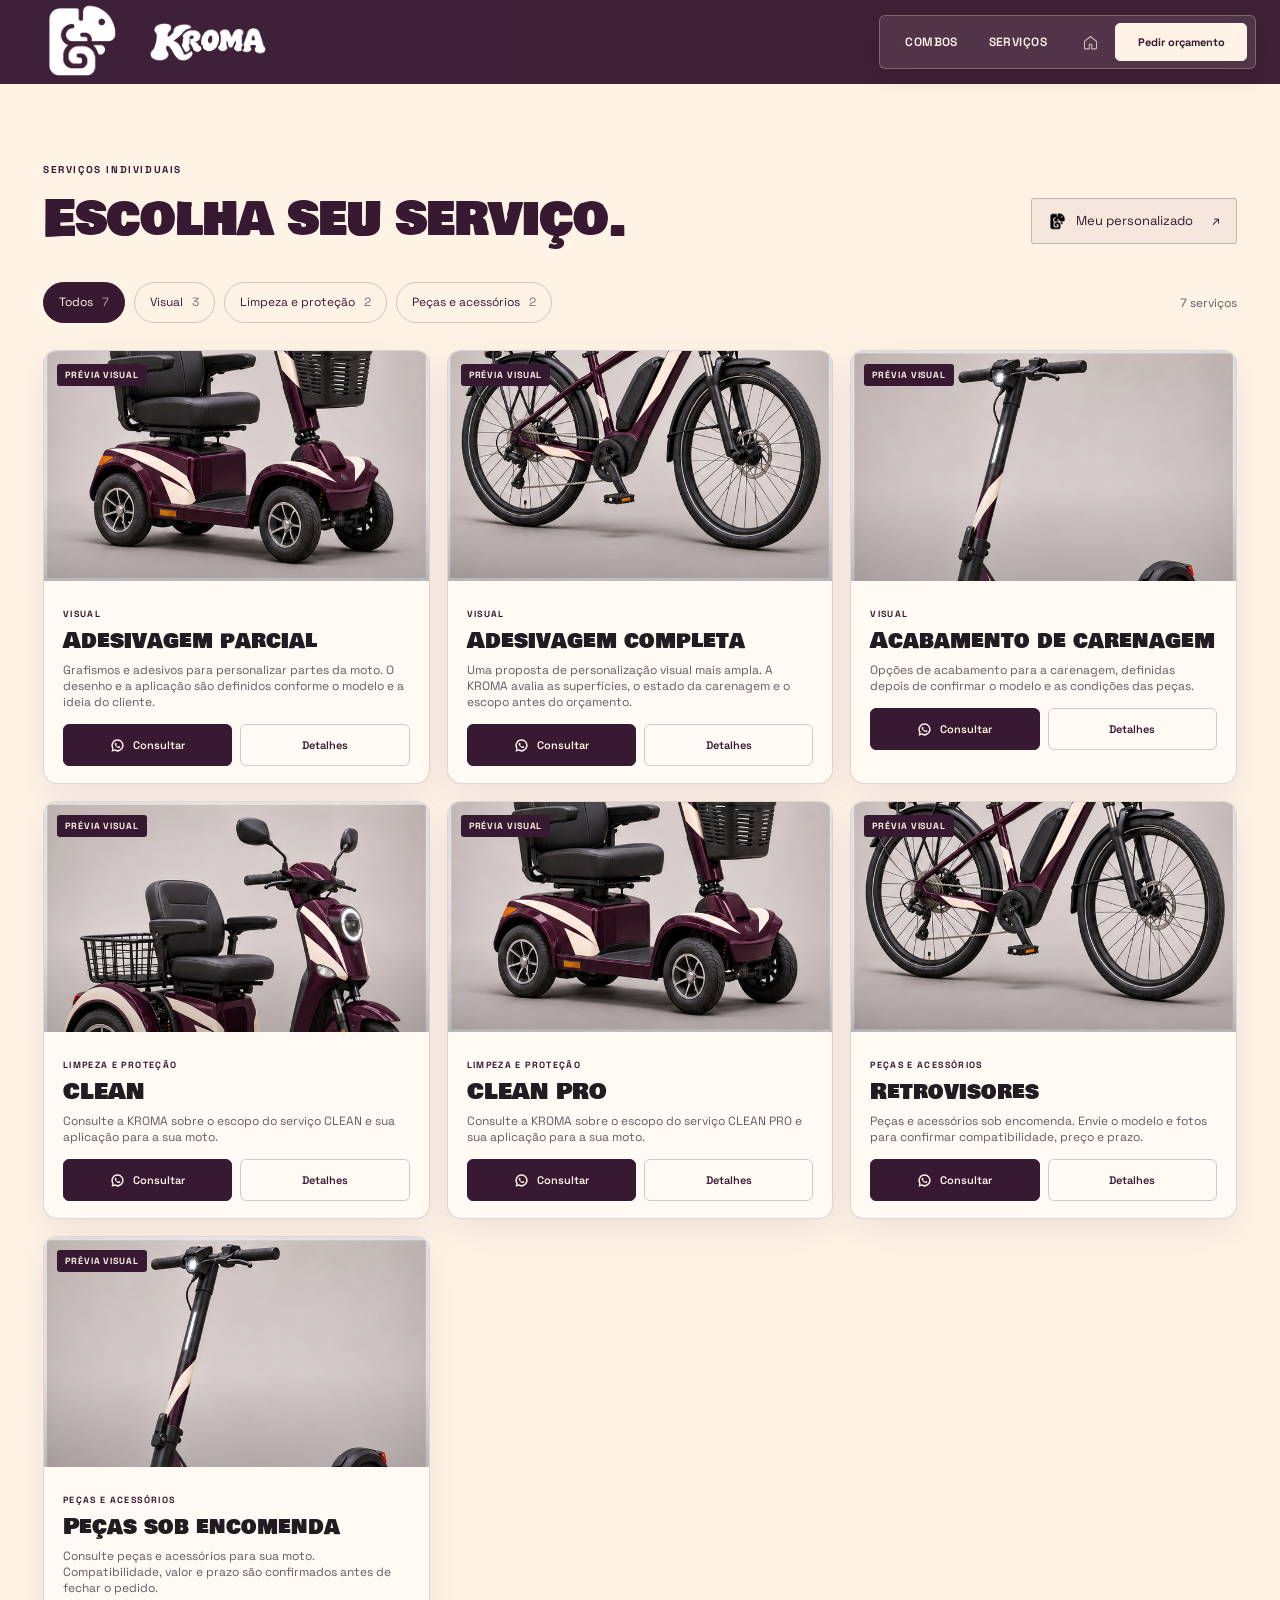
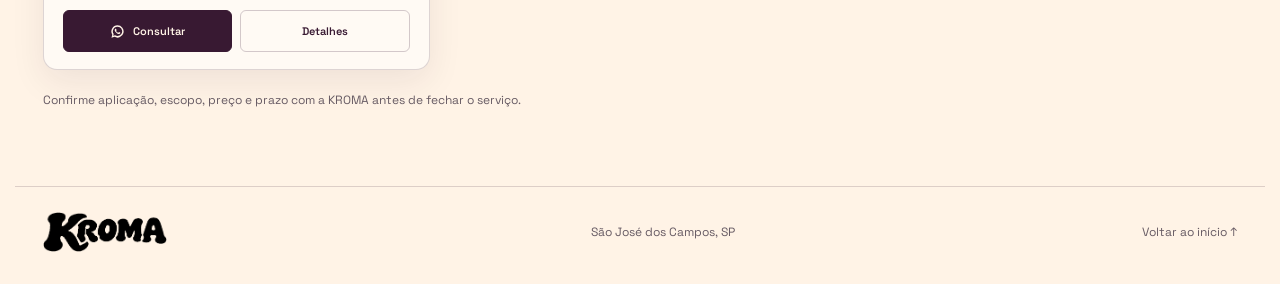
==== commit d060cdb1: "Update KROMA site, palette, and catalog" ====
--- a/kromas.html
+++ b/kromas.html
@@ -1,37 +1,38 @@
 <!doctype html>
 <html lang="pt-BR">
 <head>
-  <meta charset="utf-8"><meta name="viewport" content="width=device-width, initial-scale=1"><meta name="theme-color" content="#170a20">
-  <meta name="description" content="Explore conceitos de personalização KROMA para diferentes tipos de mobilidade elétrica.">
-  <title>KROMAS — Personalizações KROMA</title>
+  <meta charset="utf-8"><meta name="viewport" content="width=device-width, initial-scale=1"><meta name="theme-color" content="#381932">
+  <meta name="description" content="Conheça os serviços individuais de personalização KROMA e consulte aplicação, preço e prazo pelo WhatsApp.">
+  <title>Serviços — KROMA</title>
   <link rel="icon" type="image/png" href="assets/brand/kroma-simbolo.png">
   <link rel="preconnect" href="https://fonts.googleapis.com"><link rel="preconnect" href="https://fonts.gstatic.com" crossorigin>
   <link href="https://fonts.googleapis.com/css2?family=Bowlby+One+SC&family=Righteous&family=DM+Sans:wght@400;500;600;700&family=Space+Grotesk:wght@400;500;600;700&display=swap" rel="stylesheet">
   <link rel="stylesheet" href="styles.css">
   <link rel="stylesheet" href="kromas.css">
+  <link rel="stylesheet" href="brand-theme.css">
 </head>
 <body>
   <a class="skip-link" href="#vitrine">Pular para as personalizações</a>
   <header class="site-header k-site-header">
     <div class="header-inner">
-      <a class="brand" href="index.html#inicio" aria-label="KROMA — início"><img src="assets/brand/kroma-logo-vertical.png" alt=""></a>
+      <a class="brand" href="index.html#inicio" aria-label="KROMA — início"><img class="brand-symbol" src="assets/brand/kroma-simbolo.png" alt=""><img class="brand-wordmark" src="assets/brand/kroma-wordmark.png" alt="KROMA"></a>
       <div class="nav-shell">
         <nav class="site-nav" id="site-nav" aria-label="Navegação principal">
-          <a href="index.html#personalizacao">Personalização</a><a href="index.html#pecas">Peças</a>
+          <a href="index.html#combos">Combos</a><a href="#vitrine" aria-current="page">Serviços</a>
         </nav>
-        <div class="header-actions"><button class="button button-small button-primary contact-action" data-contact="quote-header" type="button">Pedir orçamento</button><button class="menu-toggle" type="button" aria-label="Abrir menu" aria-expanded="false" aria-controls="site-nav"><span class="menu-glyph" aria-hidden="true"><i></i><i></i><i></i></span></button></div>
+        <div class="header-actions"><a class="k-home-link" href="index.html#inicio" aria-label="Voltar ao início" title="Início"><svg viewBox="0 0 24 24" aria-hidden="true"><path d="m3.5 10.5 8.5-7 8.5 7v9.25a1.25 1.25 0 0 1-1.25 1.25h-5.5v-6.5h-3.5V21h-5.5a1.25 1.25 0 0 1-1.25-1.25z"/></svg></a><button class="button button-small button-primary contact-action" data-contact="quote-header" type="button">Pedir orçamento</button><button class="menu-toggle" type="button" aria-label="Abrir menu" aria-expanded="false" aria-controls="site-nav"><span class="menu-glyph" aria-hidden="true"><i></i><i></i><i></i></span></button></div>
       </div>
     </div>
   </header>
   <main>
-    <section class="k-catalog" id="vitrine" aria-labelledby="vitrine-title"><div class="k-section-heading"><div><p class="k-eyebrow">A VITRINE</p><h2 id="vitrine-title">Conheça as <img class="kromas-wordmark" src="assets/brand/kroma-wordmark-kromas.png" alt="KROMAS"></h2></div><a class="k-custom" href="#" target="_blank" rel="noopener noreferrer"><img src="assets/brand/kroma-simbolo.png" alt="">Meu personalizado <span>↗</span></a></div>
+    <section class="k-catalog" id="vitrine" aria-labelledby="vitrine-title"><div class="k-section-heading"><div><p class="k-eyebrow">SERVIÇOS INDIVIDUAIS</p><h2 id="vitrine-title">Escolha seu serviço.</h2></div><a class="k-custom" href="#" target="_blank" rel="noopener noreferrer"><img src="assets/brand/kroma-simbolo.png" alt="">Meu personalizado <span>↗</span></a></div>
       <div class="k-filter-wrap"><div class="k-filters" role="group" aria-label="Filtrar por categoria"></div><p class="k-count" aria-live="polite"></p></div>
       <div class="k-grid" id="k-grid"></div>
-      <p class="k-note">Os modelos exibidos são estudos visuais. Confirme aplicação, compatibilidade, preço e prazo com a KROMA.</p>
+      <p class="k-note">Confirme aplicação, escopo, preço e prazo com a KROMA antes de fechar o serviço.</p>
     </section>
   </main>
   <footer class="k-footer"><a href="index.html#inicio"><img src="assets/brand/kroma-wordmark.png" alt="KROMA"></a><span>São José dos Campos, SP</span><a href="index.html#inicio">Voltar ao início ↑</a></footer>
-  <dialog class="k-dialog" id="detail-dialog" aria-labelledby="detail-name"><div class="k-dialog-inner"><button class="k-close" type="button" aria-label="Fechar detalhes">×</button><div class="k-viewer" aria-label="Galeria com vistas conceituais do veículo"><div class="k-viewer-badge">ESTUDO VISUAL · VISTAS</div><div class="k-gallery-image angle-0" id="gallery-image" role="img" aria-label="Vista conceitual do veículo"></div><div class="k-gallery-caption" id="gallery-caption">Frente 3/4</div><div class="k-gallery-thumbs" id="gallery-thumbs" role="group" aria-label="Escolher ângulo"></div></div><section class="k-detail"><p class="k-eyebrow" id="detail-category"></p><h2 id="detail-name"></h2><p class="k-detail-copy">Estudo de personalização em cores KROMA. A execução depende da avaliação do modelo, das condições da peça e do escopo combinado.</p><div class="k-facts"><div><span>Base</span><b id="detail-base"></b></div><div><span>Compatibilidade</span><b>Confirmar com a KROMA</b></div><div><span>Preço e prazo</span><b>Sob consulta</b></div></div><label class="k-color-label">Escolha uma cor</label><div class="k-colors" role="group" aria-label="Cores do conceito"></div><a class="k-buy" id="detail-buy" target="_blank" rel="noopener noreferrer"><span class="wa-icon" aria-hidden="true">◉</span> Consultar pelo WhatsApp <span>↗</span></a><p class="k-model-note">Imagens conceituais para visualizar ângulos e grafismos; não são fotos do modelo real.</p></section></div></dialog>
+  <dialog class="k-dialog" id="detail-dialog" aria-labelledby="detail-name"><div class="k-dialog-inner"><button class="k-close" type="button" aria-label="Fechar detalhes">×</button><div class="k-viewer" aria-label="Imagem ilustrativa do serviço"><div class="k-viewer-badge">PRÉVIA VISUAL</div><div class="k-gallery-image angle-0" id="gallery-image" role="img" aria-label="Imagem ilustrativa do serviço"></div><div class="k-gallery-caption" id="gallery-caption">Imagem ilustrativa</div><div class="k-gallery-thumbs" id="gallery-thumbs" role="group" aria-label="Ver imagens do serviço"></div></div><section class="k-detail"><p class="k-eyebrow" id="detail-category"></p><h2 id="detail-name"></h2><p class="k-detail-copy" id="detail-copy"></p><div class="k-facts"><div><span>Aplicação</span><b id="detail-base"></b></div><div><span>Compatibilidade</span><b>Confirmar com a KROMA</b></div><div><span>Preço e prazo</span><b>Sob consulta</b></div></div><a class="k-buy" id="detail-buy" target="_blank" rel="noopener noreferrer"><svg class="wa-svg" viewBox="0 0 24 24" aria-hidden="true"><path d="M12 2.15a9.78 9.78 0 0 0-8.34 14.88l-1.3 4.82 4.94-1.3A9.8 9.8 0 1 0 12 2.15Zm0 17.05a7.42 7.42 0 0 1-3.78-1.03l-.27-.16-2.8.74.75-2.73-.18-.28A7.43 7.43 0 1 1 12 19.2Zm4.08-5.56c-.22-.11-1.31-.65-1.51-.73-.2-.07-.35-.11-.5.11-.15.22-.57.73-.7.88-.13.15-.26.17-.49.06-.22-.11-.94-.35-1.78-1.09-.66-.59-1.1-1.31-1.23-1.53-.13-.23-.01-.35.1-.46.1-.1.22-.26.33-.39.11-.13.15-.22.22-.37.08-.15.04-.28-.02-.39-.06-.11-.5-1.2-.68-1.65-.18-.43-.36-.37-.5-.38h-.42c-.15 0-.39.06-.59.28-.2.22-.77.75-.77 1.83s.79 2.12.9 2.27c.11.15 1.55 2.37 3.75 3.32.52.23.93.37 1.25.47.53.17 1.01.15 1.39.09.42-.06 1.31-.54 1.5-1.05.19-.52.19-.96.13-1.05-.06-.09-.2-.15-.42-.26Z"/></svg> Consultar pelo WhatsApp <span>↗</span></a><p class="k-model-note" id="service-note">Imagem ilustrativa. O serviço, preço e prazo são confirmados após avaliar o veículo.</p></section></div></dialog>
   <script src="contact-config.js"></script><script src="kromas.js"></script>
 </body>
 </html>
--- a/brand-theme.css
+++ b/brand-theme.css
@@ -0,0 +1,279 @@
+/* Tema oficial KROMA: Plum #381932 e Milk #FFF3E6. */
+:root{--plum:#381932;--plum-deep:#271127;--milk:#fff3e6;--milk-soft:#f8eadc;--ink:#211c21;--muted:#665a63;--green:var(--plum);--green-dark:#281228;--violet:var(--milk);--violet-2:var(--milk-soft);--violet-3:#f2e4d8;--line:rgba(56,25,50,.17);--ink-dark:var(--plum);--text-light:var(--milk)}
+html{background:var(--milk);scroll-padding-top:90px}
+body{background:var(--milk);color:var(--ink)}
+.skip-link{background:var(--milk);color:var(--plum);box-shadow:0 5px 20px #0002}
+:focus-visible{outline-color:#8b627f}
+
+/* O cabeçalho começa no Plum e clareia sobre as seções Milk ao rolar. */
+.site-header,.site-header.k-site-header{background:rgba(56,25,50,.97);border-color:rgba(255,243,230,.15);transition:background .22s,color .22s,border-color .22s}
+.site-header.is-scrolled{background:rgba(255,243,230,.97);border-color:rgba(56,25,50,.14)}
+.header-inner{width:min(calc(100% - 48px),var(--max))}
+.brand{gap:10px;flex:0 0 auto;align-items:center}
+.brand img.brand-symbol{width:42px;height:42px;object-fit:contain;filter:brightness(0) invert(1)}
+.brand img.brand-wordmark{width:116px;height:42px;object-fit:contain;filter:brightness(0) invert(1)}
+.site-header.is-scrolled .brand img.brand-symbol,.site-header.is-scrolled .brand img.brand-wordmark{filter:brightness(0) saturate(100%) invert(13%) sepia(14%) saturate(1900%) hue-rotate(258deg) brightness(92%) contrast(93%)}
+.site-nav{gap:clamp(18px,3vw,38px);color:var(--milk)}
+.site-nav>a{color:var(--milk)}
+.site-header.is-scrolled .site-nav>a{color:var(--plum)}
+.site-nav>a:hover,.footer-link:hover,.site-header.is-scrolled .site-nav>a:hover{color:#9b7891}
+.nav-shell{border-color:rgba(255,243,230,.26);background:rgba(255,243,230,.1)}
+.site-header.is-scrolled .nav-shell{border-color:rgba(56,25,50,.2);background:rgba(56,25,50,.05)}
+.button-primary{background:var(--plum);color:var(--milk);border-color:var(--plum)}
+.button-primary:hover:not(:disabled){background:#51294a;color:var(--milk)}
+.site-header .nav-shell .header-actions .button-small.button-primary{background:var(--milk);background-image:none;border-color:var(--milk);color:var(--plum);box-shadow:none}
+.site-header .nav-shell .header-actions .button-small.button-primary:hover:not(:disabled){background:#fff;background-image:none;color:var(--plum)}
+.site-header.is-scrolled .nav-shell .header-actions .button-small.button-primary{background:var(--plum);background-image:none;border-color:var(--plum);color:var(--milk)}
+.site-header.is-scrolled .nav-shell .header-actions .button-small.button-primary:hover:not(:disabled){background:#51294a;color:var(--milk)}
+.hero .button-primary{background:var(--milk);color:var(--plum);border-color:var(--milk)}
+.hero .button-primary:hover:not(:disabled){background:#fff;color:#241326}
+.button-ghost{border-color:rgba(255,243,230,.66);background:rgba(56,25,50,.28);color:var(--milk)}
+.button-ghost:hover{border-color:var(--milk);color:var(--milk)}
+.button-small{min-height:38px;padding-inline:15px;border-radius:999px}
+.menu-toggle{border-color:rgba(255,243,230,.44);color:var(--milk)}
+.menu-toggle .menu-glyph i{background:var(--milk)}
+.site-header.is-scrolled .menu-toggle{border-color:rgba(56,25,50,.35);color:var(--plum)}
+.site-header.is-scrolled .menu-toggle .menu-glyph i{background:var(--plum)}
+
+/* Hero plum, demais áreas claras com texto escuro para leitura. */
+.hero{background:var(--plum);color:var(--milk);padding-inline:clamp(24px,5vw,68px)}
+.hero .eyebrow,.hero-intro,.hero-note,.hero-bottom,.hero-bottom a{color:var(--milk)}
+.hero h1,.hero h1 span{color:var(--milk)}
+.hero-bottom{border-color:rgba(255,243,230,.24)}
+.hero-bottom a span,.eyebrow-dot,.live-dot{background:var(--milk);color:var(--milk);box-shadow:0 0 15px rgba(255,243,230,.36)}
+.visual-caption{color:var(--milk)}
+.visual-frame{border-color:rgba(255,243,230,.24)}
+.visual-frame:before{background:radial-gradient(ellipse at 67% 62%,rgba(255,243,230,.12),transparent 49%)}
+.service-section,.parts-section,.project-section,.reviews-section{background:var(--milk);color:var(--ink)}
+.service-section,.project-section,.reviews-section{border-color:var(--line)}
+.eyebrow,.section-summary,.hero .eyebrow{color:var(--plum)}
+.section-heading h2,.project-top h2,.reviews-heading h2{color:var(--plum)}
+.section-heading h2 span,.project-top h2 span,.cta-inner h2 span{color:var(--plum)}
+.section-summary,.service-details .step p,.order-strip p,.order-strip h3{color:var(--ink)}
+.service-details .step,.service-details .step:first-child{border-color:var(--line)}
+.service-details .step-num{border-color:rgba(56,25,50,.38);color:var(--plum)}
+.service-art{background:var(--milk-soft);box-shadow:0 18px 45px rgba(56,25,50,.13)}
+.service-art:after{background:linear-gradient(0deg,rgba(56,25,50,.64),transparent)}
+.service-art>span{background:rgba(56,25,50,.88);color:var(--milk);border-color:rgba(255,243,230,.25)}
+.parts-section{border-color:var(--line)}
+.parts-heading .section-summary{color:var(--muted)}
+.combo-card{border-color:var(--line);background:#fffaf4;color:var(--ink);box-shadow:0 12px 38px rgba(56,25,50,.09)}
+.combo-card-art{background:var(--milk-soft)}
+.combo-card-art>span{background:rgba(56,25,50,.9);color:var(--milk)}
+.combo-card-body p{color:var(--muted)}
+.combo-card-bottom strong{color:var(--plum)}
+.combo-grid{display:grid;grid-template-columns:repeat(4,minmax(0,1fr));gap:16px}
+.combo-card{min-width:0;overflow:hidden;border:1px solid var(--line);border-radius:15px;background:#fffaf4;transition:transform .28s,box-shadow .28s}
+.combo-card:hover{transform:translateY(-5px);box-shadow:0 16px 38px rgba(56,25,50,.14)}
+.combo-card-art{height:176px;position:relative;overflow:hidden;background:var(--milk-soft)}
+.combo-card-art img{display:block;width:100%;height:100%;object-fit:cover;transition:transform .35s}
+.combo-card:hover .combo-card-art img{transform:scale(1.035)}
+.combo-card-art>span{position:absolute;left:12px;top:12px;padding:5px 8px;border-radius:3px;background:rgba(56,25,50,.9);color:var(--milk);font:700 9px var(--display);letter-spacing:.1em}
+.combo-card-body{padding:17px;display:flex;min-height:208px;flex-direction:column}
+.combo-eyebrow{margin:0 0 6px;color:var(--plum);font:700 9px var(--display);letter-spacing:.13em}
+.combo-card-body h3{margin:0 0 7px;color:var(--ink);font:400 23px/1.15 var(--display)}
+.combo-card-body>p:not(.combo-eyebrow){margin:0;color:var(--muted);font-size:12px;line-height:1.55}
+.combo-card-bottom{display:flex;align-items:center;justify-content:space-between;gap:10px;margin-top:auto;padding-top:15px}
+.combo-card-bottom strong{color:var(--plum);font-size:11px}
+.combo-card-bottom .button{min-height:39px;padding-inline:12px;font-size:11px}
+.combo-card-art img[src$='kromas-showcase-plum-milk.png']{position:absolute;left:0;top:0;width:200%;height:200%;max-width:none;object-fit:cover}
+.combo-card-art img.q1{left:0!important;top:0!important}
+.combo-card-art img.q2{left:-100%!important;top:0!important}
+.combo-card-art img.q3{left:0!important;top:-100%!important}
+.combo-card-art img.q4{left:-100%!important;top:-100%!important}
+.combo-dialog-art img[src$='kromas-showcase-plum-milk.png']{width:200%;height:200%;min-height:0;max-width:none;object-fit:cover;position:absolute;left:0;top:0}
+.combo-dialog-art{position:relative;overflow:hidden}
+.combo-dialog-art img.q1{left:0!important;top:0!important}
+.combo-dialog-art img.q2{left:-100%!important;top:0!important}
+.combo-dialog-art img.q3{left:0!important;top:-100%!important}
+.combo-dialog-art img.q4{left:-100%!important;top:-100%!important}
+.combo-order-strip{grid-template-columns:40px minmax(0,1fr) auto}
+.combo-order-strip .button{min-height:43px;gap:12px;padding-inline:16px;font-size:12px}
+.combo-dialog{width:min(900px,calc(100% - 28px));max-width:none;max-height:min(760px,calc(100dvh - 28px));padding:0;overflow:auto;border:1px solid var(--line);border-radius:15px;background:var(--milk);color:var(--ink);box-shadow:0 28px 100px rgba(31,12,31,.35)}
+.combo-dialog::backdrop{background:rgba(39,17,39,.72);backdrop-filter:blur(5px)}
+.combo-dialog-inner{position:relative;display:grid;grid-template-columns:1fr 1fr;min-height:490px}
+.combo-dialog-close{position:absolute;top:13px;right:13px;z-index:2;width:38px;height:38px;border:1px solid var(--line);border-radius:50%;background:var(--milk);color:var(--plum);font-size:25px;line-height:1;cursor:pointer}
+.combo-dialog-art{min-height:100%;background:var(--milk-soft)}
+.combo-dialog-art img{display:block;width:100%;height:100%;min-height:490px;object-fit:cover}
+.combo-dialog-content{padding:clamp(25px,4vw,42px);align-self:center}
+.combo-dialog-content h2{margin:0 48px 12px 0;color:var(--plum);font:400 clamp(33px,5vw,51px)/1 var(--display)}
+.combo-dialog-content>p:not(.eyebrow){color:var(--muted);font-size:14px;line-height:1.65}
+.combo-addons{display:grid;gap:8px;margin:21px 0 14px;padding:0;border:0}
+.combo-addons legend{margin:0 0 9px;color:var(--plum);font-size:11px;font-weight:800;letter-spacing:.08em;text-transform:uppercase}
+.combo-addons label{display:flex;align-items:center;gap:10px;border:1px solid var(--line);border-radius:7px;padding:10px 12px;background:#fffaf4;font-size:13px;cursor:pointer}
+.combo-addons input{accent-color:var(--plum)}
+.combo-dialog-note{font-size:11px!important}
+.combo-dialog-content>.button{width:100%;min-height:46px;justify-content:space-between;padding-inline:15px}
+.contact-status[data-status="combo-dialog"]{margin:10px 0 0;color:var(--plum);font-size:12px}
+.combo-order-strip,.order-strip{background:#f6e9dd;border-color:var(--line);color:var(--ink)}
+.order-icon{border-color:rgba(56,25,50,.4);color:var(--plum)}
+.parts-status{color:var(--plum)}
+.project-card{background:#fffaf4;border-color:var(--line)}
+.project-photo{background:var(--milk-soft);border-color:var(--line)}
+.project-photo-after{background:#eadbd5}
+.project-empty{color:var(--muted)}
+.project-empty strong{color:var(--plum)}
+.photo-caption{background:rgba(56,25,50,.9);color:var(--milk)}
+.reviews-section{color:var(--ink)}
+.reviews-section .review-disclaimer{color:var(--muted)}
+.review-card{border-color:rgba(56,25,50,.12);background:#fffaf4;box-shadow:0 10px 30px rgba(56,25,50,.08)}
+.review-card>p,.review-person b{color:var(--ink)}
+.review-person em,.review-card small{color:var(--muted)}
+.future-section{background:var(--plum);color:var(--milk)}
+.future-section .future-content{color:var(--milk)}
+.future-section .eyebrow,.future-section h2,.future-section h2 span,.future-section p{color:var(--milk)}
+.future-section .identity-kroma-mark{filter:brightness(0) invert(1)}
+.site-footer{background:var(--plum);color:var(--milk);border-color:rgba(255,243,230,.16)}
+.site-footer .footer-label,.site-footer p,.site-footer .footer-link,.site-footer .footer-bottom,.site-footer .footer-bottom a{color:var(--milk)}
+.site-footer .brand-wordmark{filter:brightness(0) invert(1)}
+.site-footer .brand-symbol{filter:brightness(0) invert(1)}
+.whatsapp-float{background:var(--milk);color:var(--plum);border-color:var(--milk);box-shadow:0 0 22px rgba(255,243,230,.44)}
+.whatsapp-float .whatsapp-mark,.whatsapp-float .whatsapp-handset{fill:var(--plum)}
+.contact-toast{background:var(--plum);color:var(--milk);border-color:rgba(255,243,230,.25)}
+.kroma-wordmark-project,.kroma-wordmark-reviews{filter:brightness(0)}
+.kroma-wordmark-project,.kroma-wordmark-reviews{max-height:1em}
+
+/* Catálogo de serviços mantém o layout da vitrine, agora na paleta Plum/Milk. */
+body:has(.k-catalog){background:var(--milk);color:var(--ink)}
+.k-site-header:not(.is-scrolled){background:rgba(56,25,50,.97)}
+.k-intro{background:var(--plum);border-color:rgba(255,243,230,.18)}
+.k-intro h1,.k-intro h1 span,.k-intro>p:not(.k-eyebrow){color:var(--milk)}
+.k-intro .k-eyebrow{color:#ead9e4}
+.k-catalog{color:var(--ink)}
+.k-section-heading h2{color:var(--plum)}
+.k-eyebrow{color:var(--plum)}
+.k-custom{border-color:rgba(56,25,50,.25);background:rgba(56,25,50,.05);color:var(--plum)}
+.k-custom:hover{background:rgba(56,25,50,.1);box-shadow:0 0 22px rgba(56,25,50,.1)}
+.k-custom img{filter:brightness(0)}
+.k-filter{border-color:rgba(56,25,50,.22);color:var(--plum)}
+.k-filter:hover{border-color:var(--plum)}
+.k-filter[aria-pressed=true]{background:var(--plum);border-color:var(--plum);color:var(--milk)}
+.k-count,.k-note{color:var(--muted)}
+.k-card{border-color:rgba(56,25,50,.17);background:#fffaf4;color:var(--ink);box-shadow:0 12px 34px rgba(56,25,50,.08)}
+.k-card:hover{box-shadow:0 19px 48px rgba(56,25,50,.16),0 0 0 1px rgba(56,25,50,.22)}
+.k-label{background:var(--plum);color:var(--milk)}
+.k-card-category{color:var(--plum)}
+.k-card-sub{color:var(--muted)}
+.k-buy-card{background:var(--plum);border-color:var(--plum);color:var(--milk)}
+.k-buy-card:hover{background:#51294a}
+.k-details{background:transparent;border-color:rgba(56,25,50,.22);color:var(--plum)}
+.k-details:hover{border-color:var(--plum);color:var(--plum)}
+.k-footer{border-color:var(--line);color:var(--muted)}
+.k-footer img{filter:brightness(0)}
+.k-dialog{border-color:var(--line);background:var(--milk);color:var(--ink)}
+.k-dialog::backdrop{background:rgba(31,12,31,.75)}
+.k-close{border-color:var(--line);background:var(--milk-soft);color:var(--plum)}
+.k-viewer{background:radial-gradient(ellipse at 50% 52%,#fffaf4,#f1e3d7 75%)}
+.k-viewer-badge{color:var(--plum)}
+.k-gallery-image{background-color:var(--milk-soft);box-shadow:0 14px 38px rgba(56,25,50,.12)}
+.k-detail .k-eyebrow{color:var(--plum)}
+.k-detail-copy{color:var(--muted)}
+.k-facts{border-color:var(--line)}
+.k-facts div{border-color:var(--line)}
+.k-facts span,.k-color-label,.k-model-note{color:var(--muted)}
+.k-facts b{color:var(--ink)}
+.k-buy{background:var(--plum);color:var(--milk)}
+.k-buy:hover{background:#51294a}
+.k-home-link{display:grid!important;place-items:center;width:34px;height:34px;border-radius:50%;color:rgba(255,243,230,.72)!important;transition:background .2s,color .2s}
+.k-home-link svg{width:17px;height:17px;fill:none;stroke:currentColor;stroke-width:1.5;stroke-linecap:round;stroke-linejoin:round}
+.k-home-link:hover{background:rgba(255,243,230,.11);color:var(--milk)!important}
+.site-header.is-scrolled .k-home-link{color:rgba(56,25,50,.65)!important}
+.site-header.is-scrolled .k-home-link:hover{background:rgba(56,25,50,.08);color:var(--plum)!important}
+.site-header .k-home-link{flex:0 0 auto}
+.k-card h3{font-family:var(--retro);color:var(--ink)}
+.k-card-art img{object-fit:cover}
+.k-card-art img[src$='kromas-showcase-plum-milk.png']{position:absolute;left:0;top:0;width:200%;height:200%;max-width:none;object-fit:cover}
+.k-card-art img[src$='kromas-showcase-plum-milk.png'].q1{left:0!important;top:0!important}
+.k-card-art img[src$='kromas-showcase-plum-milk.png'].q2{left:-100%!important;top:0!important}
+.k-card-art img[src$='kromas-showcase-plum-milk.png'].q3{left:0!important;top:-100%!important}
+.k-card-art img[src$='kromas-showcase-plum-milk.png'].q4{left:-100%!important;top:-100%!important}
+.k-model-note{line-height:1.6}
+
+/* A chamada para os serviços individuais precisa se destacar logo após os combos. */
+.combo-order-strip{grid-template-columns:minmax(0,1fr) auto;gap:20px;margin-top:34px;padding:24px 27px;border:1px solid rgba(255,243,230,.28);border-radius:10px;background:linear-gradient(112deg,#381932,#51284d);color:var(--milk);box-shadow:0 14px 36px rgba(56,25,50,.2)}
+.combo-order-strip .order-copy{min-width:0}
+.combo-order-strip .order-kicker{display:block;margin:0 0 6px;color:#dfc2dd;font:700 9px/1.2 var(--body);letter-spacing:.16em}
+.combo-order-strip .order-copy h3{margin:0 0 5px;color:var(--milk);font-size:20px;line-height:1.25}
+.combo-order-strip .order-copy p{max-width:unset;margin:0;color:#f0e5ef;font-size:13px;line-height:1.5}
+.combo-order-strip>.button{min-width:170px;min-height:47px;justify-content:center;padding-inline:17px;border:1px solid var(--milk);border-radius:6px;background:var(--milk);color:var(--plum);font-size:12px;font-weight:800;box-shadow:0 0 20px rgba(255,243,230,.13)}
+.combo-order-strip>.button:hover{background:#fff;color:var(--plum);box-shadow:0 0 24px rgba(255,243,230,.28)}
+
+/* Wordmarks on light sections use the brand Plum; keep the real logo artwork. */
+.kroma-wordmark-project,.kroma-wordmark-reviews{filter:brightness(0) saturate(100%) invert(13%) sepia(18%) saturate(1612%) hue-rotate(258deg) brightness(87%) contrast(95%);max-height:none}
+.kroma-wordmark-project{width:min(330px,44vw);height:auto}
+.kroma-wordmark-reviews{width:min(170px,40vw);height:auto;margin-top:8px}
+.reviews-heading{margin-bottom:27px}
+.reviews-heading h2{font-size:clamp(36px,4vw,49px);line-height:1.06;letter-spacing:-.035em}
+.footer-location p{color:#fff!important}
+
+/* Readable violet glow on the two main headlines and a Plum-only project edge. */
+.hero h1{color:var(--milk);text-shadow:0 0 12px rgba(165,107,205,.42),0 0 30px rgba(122,56,155,.23)}
+.future-section .future-content h2{color:var(--milk);text-shadow:0 0 13px rgba(199,148,234,.48),0 0 34px rgba(139,71,177,.34)}
+.future-section .identity-kroma-mark{filter:brightness(0) invert(1) drop-shadow(0 0 7px rgba(191,126,230,.62))}
+.future-section .identity-kroma:after{background:#fff3e6;box-shadow:0 0 5px #fff,0 0 13px #ba82d8,0 0 28px rgba(155,86,192,.95)}
+.future-section.is-active .identity-kroma{opacity:.58}
+.future-section.is-active .identity-replacement{color:var(--milk);text-shadow:0 0 13px rgba(199,148,234,.65),0 0 32px rgba(139,71,177,.5)}
+.project-photo-after:after{background:conic-gradient(from var(--project-edge-angle),#381932 0deg,#9a62b1 80deg,#d6b2e4 152deg,#744482 230deg,#b67bc8 308deg,#381932 360deg);filter:drop-shadow(0 0 9px rgba(141,72,166,.55))}
+
+/* Floating WhatsApp button matches the reference: green disc and white mark. */
+.whatsapp-float{width:60px;height:60px;min-width:60px;min-height:60px;padding:0;border:0;border-radius:50%;background:#25d366;color:#fff;box-shadow:0 8px 24px rgba(0,0,0,.28),0 0 22px rgba(37,211,102,.32)}
+.whatsapp-float svg{width:29px;height:29px;flex:0 0 29px;fill:none!important;stroke:#fff!important;stroke-width:1.8;stroke-linecap:round;stroke-linejoin:round}
+.whatsapp-float .wa-bubble{fill:none;stroke:#fff;stroke-width:1.8}
+.whatsapp-float .wa-handset{fill:none;stroke:#fff;stroke-width:1.8;stroke-linecap:round;stroke-linejoin:round}
+.whatsapp-float:hover,.whatsapp-float:focus-visible{background:#20bd5a;color:#fff;box-shadow:0 0 0 4px rgba(255,255,255,.36),0 0 27px 8px rgba(255,255,255,.28),0 8px 24px rgba(0,0,0,.3)}
+.hero .hero-copy .eyebrow,.hero .hero-copy .eyebrow>span:not(.eyebrow-dot){color:#fff}
+
+@media(max-width:760px){
+ .combo-order-strip{grid-template-columns:minmax(0,1fr);gap:12px;margin-top:24px;padding:17px 16px;border-radius:9px}
+ .combo-order-strip .order-kicker{font-size:8px;margin-bottom:4px}
+ .combo-order-strip .order-copy h3{font-size:17px;line-height:1.25}
+ .combo-order-strip .order-copy p{font-size:12px;line-height:1.45}
+ .combo-order-strip>.button{grid-column:1;width:100%;min-width:0;min-height:43px;justify-content:center}
+ .kroma-wordmark-reviews{width:min(145px,42vw);margin-top:6px}
+ .reviews-heading{margin-bottom:20px}
+ .reviews-heading h2{font-size:clamp(30px,8vw,39px)}
+ .whatsapp-float{right:16px;bottom:calc(16px + env(safe-area-inset-bottom));width:60px;height:60px}
+}
+
+@media(max-width:760px){
+ .header-inner{width:calc(100% - 32px)}
+ .brand{gap:7px}
+ .brand img.brand-symbol{width:31px;height:31px}
+ .brand img.brand-wordmark{width:86px;height:31px}
+ .brand img.brand-symbol{filter:brightness(0) invert(1)}
+ .site-header.is-scrolled .brand img.brand-symbol,.site-header.is-scrolled .brand img.brand-wordmark{filter:brightness(0) saturate(100%) invert(13%) sepia(14%) saturate(1900%) hue-rotate(258deg) brightness(92%) contrast(93%)}
+ .site-header:not(.is-scrolled) .site-nav.is-open{background:var(--plum);border-color:rgba(255,243,230,.2)}
+ .site-header.is-scrolled .site-nav.is-open{background:var(--milk);border-color:var(--line)}
+ .site-header .site-nav.is-open>a{color:var(--milk)}
+ .site-header.is-scrolled .site-nav.is-open>a{color:var(--plum)}
+ .hero{background:var(--plum)}
+ .k-home-link{width:30px;height:30px}
+ .k-home-link svg{width:15px;height:15px}
+ .site-header .header-actions{gap:6px}
+ .site-header .header-actions .k-home-link{width:28px;height:28px}
+ .site-header .header-actions .button-small{min-height:35px;padding:0 9px;font-size:10px}
+ .k-grid{grid-template-columns:1fr;gap:14px}
+ .k-card{display:flex;flex-direction:column;border-radius:12px}
+ .k-card-art{height:auto;min-height:0;aspect-ratio:1.65}
+ .k-card-body{padding:15px;gap:0}
+ .k-card h3{font-size:20px}
+ .k-card-sub{font-size:12px}
+ .k-card-actions{grid-template-columns:1fr 1fr}
+ .k-buy-card,.k-details{height:40px;font-size:11px}
+ .combo-grid{grid-template-columns:repeat(2,minmax(0,1fr));gap:11px}
+ .combo-card{border-radius:11px}
+ .combo-card-art{height:126px}
+ .combo-card-body{min-height:203px;padding:12px}
+ .combo-card-body h3{font-size:18px}
+ .combo-card-body>p:not(.combo-eyebrow){font-size:11px}
+ .combo-card-bottom{align-items:stretch;flex-direction:column;gap:8px}
+ .combo-card-bottom .button{width:100%;justify-content:space-between}
+ .combo-order-strip{grid-template-columns:1fr;gap:12px}
+ .combo-order-strip>.button{width:100%;grid-column:1}
+ .combo-dialog-inner{grid-template-columns:1fr;min-height:0}
+ .combo-dialog-art{height:230px;min-height:0}
+ .combo-dialog-art img{height:230px;min-height:0}
+ .combo-dialog-content{padding:22px}
+}
+@media(max-width:380px){.combo-grid{grid-template-columns:1fr}.combo-card-art{height:165px}.combo-card-body{min-height:175px}}
+@media(prefers-reduced-motion:reduce){.site-header,.brand img{transition:none!important}}
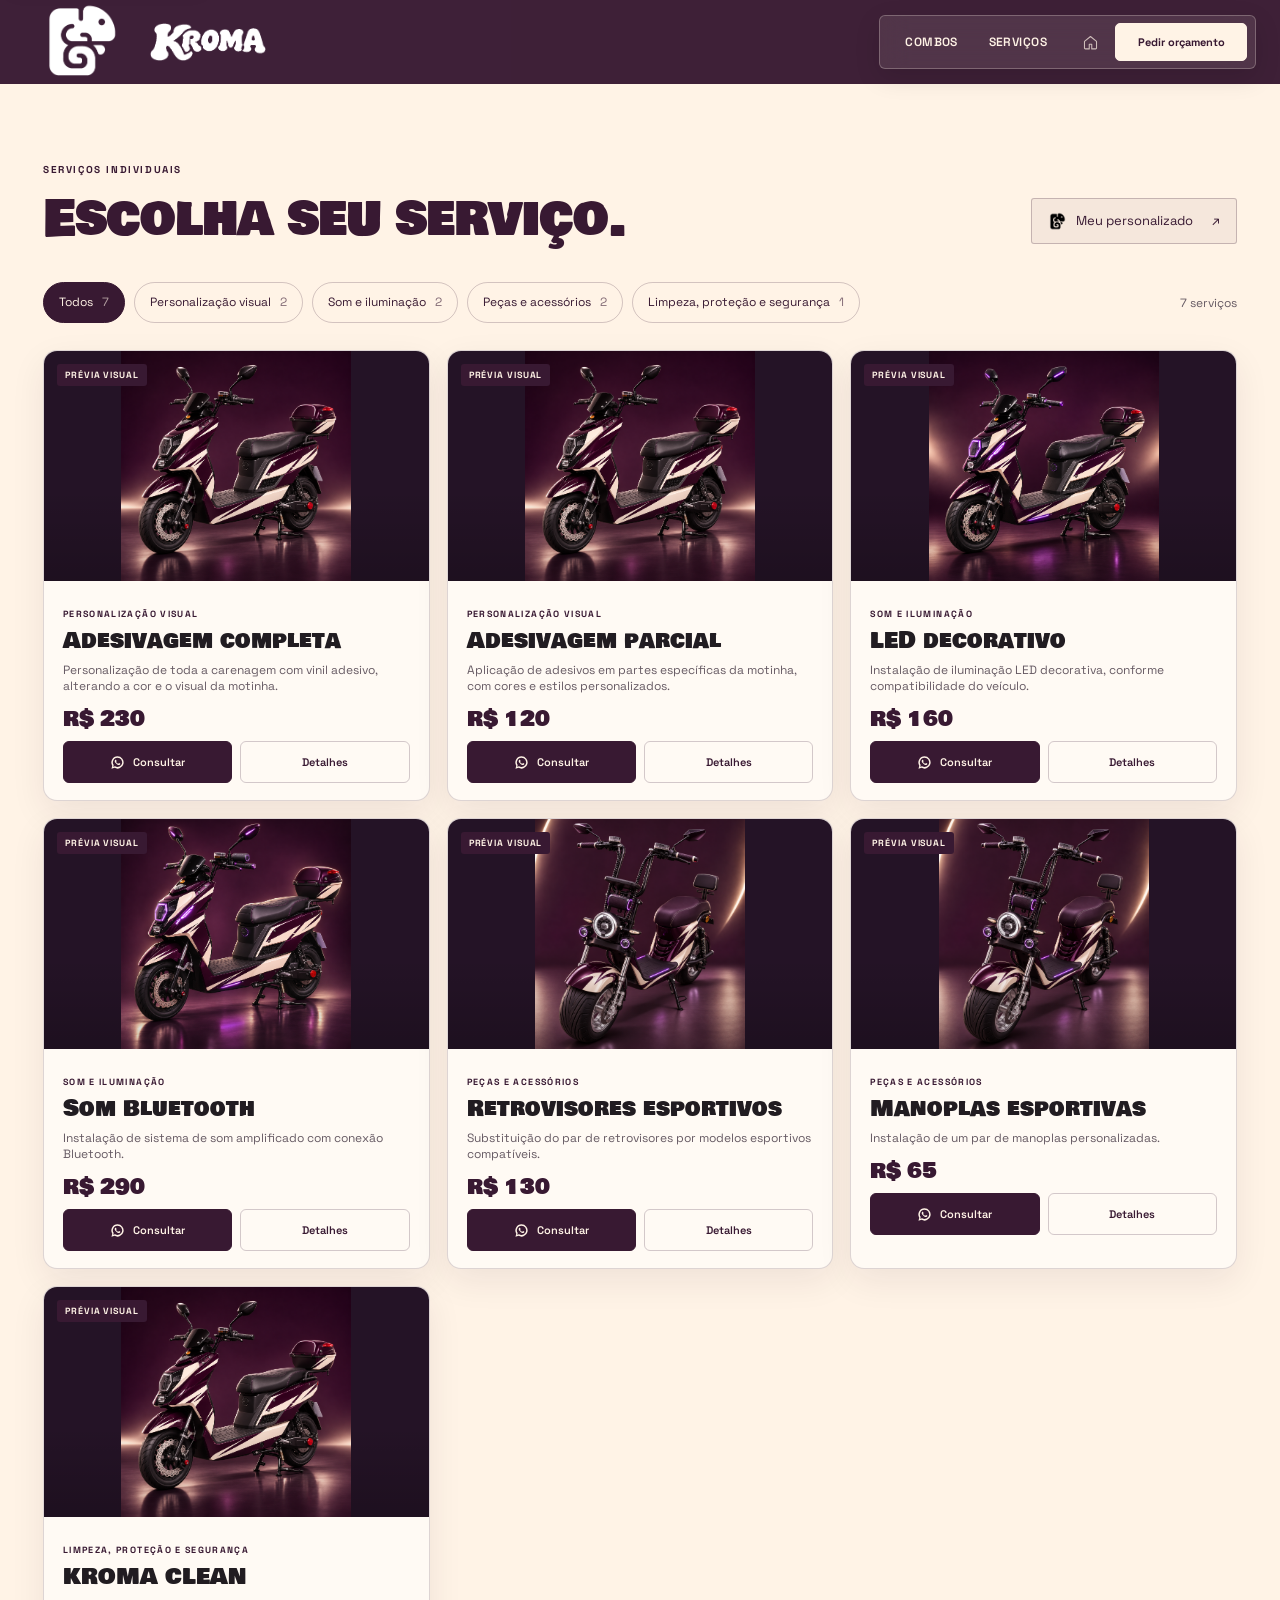
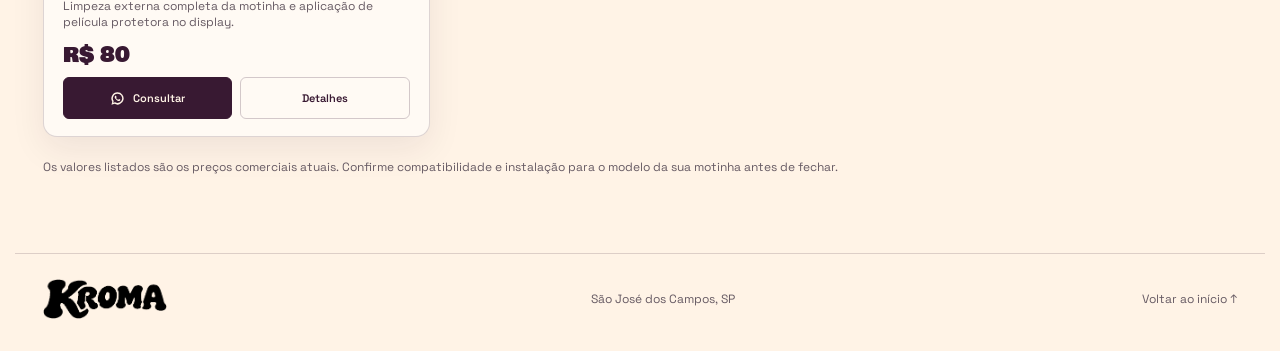
==== commit 9115abe1: "Adiciona combos KROMA e oferta CLEAN no WhatsApp" ====
--- a/kromas.html
+++ b/kromas.html
@@ -1,18 +1,21 @@
 <!doctype html>
 <html lang="pt-BR">
 <head>
-  <meta charset="utf-8"><meta name="viewport" content="width=device-width, initial-scale=1"><meta name="theme-color" content="#381932">
-  <meta name="description" content="Conheça os serviços individuais de personalização KROMA e consulte aplicação, preço e prazo pelo WhatsApp.">
+  <meta charset="utf-8">
+  <meta name="viewport" content="width=device-width, initial-scale=1">
+  <meta name="theme-color" content="#381932">
+  <meta name="description" content="Conheça os serviços individuais KROMA de personalização visual, som, peças e limpeza.">
   <title>Serviços — KROMA</title>
   <link rel="icon" type="image/png" href="assets/brand/kroma-simbolo.png">
-  <link rel="preconnect" href="https://fonts.googleapis.com"><link rel="preconnect" href="https://fonts.gstatic.com" crossorigin>
-  <link href="https://fonts.googleapis.com/css2?family=Bowlby+One+SC&family=Righteous&family=DM+Sans:wght@400;500;600;700&family=Space+Grotesk:wght@400;500;600;700&display=swap" rel="stylesheet">
+  <link rel="preconnect" href="https://fonts.googleapis.com">
+  <link rel="preconnect" href="https://fonts.gstatic.com" crossorigin>
+  <link href="https://fonts.googleapis.com/css2?family=Bebas+Neue&family=Bowlby+One+SC&family=Righteous&family=DM+Sans:wght@400;500;600;700&family=Space+Grotesk:wght@400;500;600;700&display=swap" rel="stylesheet">
   <link rel="stylesheet" href="styles.css">
   <link rel="stylesheet" href="kromas.css">
   <link rel="stylesheet" href="brand-theme.css">
 </head>
 <body>
-  <a class="skip-link" href="#vitrine">Pular para as personalizações</a>
+  <a class="skip-link" href="#vitrine">Pular para os serviços</a>
   <header class="site-header k-site-header">
     <div class="header-inner">
       <a class="brand" href="index.html#inicio" aria-label="KROMA — início"><img class="brand-symbol" src="assets/brand/kroma-simbolo.png" alt=""><img class="brand-wordmark" src="assets/brand/kroma-wordmark.png" alt="KROMA"></a>
@@ -20,19 +23,51 @@
         <nav class="site-nav" id="site-nav" aria-label="Navegação principal">
           <a href="index.html#combos">Combos</a><a href="#vitrine" aria-current="page">Serviços</a>
         </nav>
-        <div class="header-actions"><a class="k-home-link" href="index.html#inicio" aria-label="Voltar ao início" title="Início"><svg viewBox="0 0 24 24" aria-hidden="true"><path d="m3.5 10.5 8.5-7 8.5 7v9.25a1.25 1.25 0 0 1-1.25 1.25h-5.5v-6.5h-3.5V21h-5.5a1.25 1.25 0 0 1-1.25-1.25z"/></svg></a><button class="button button-small button-primary contact-action" data-contact="quote-header" type="button">Pedir orçamento</button><button class="menu-toggle" type="button" aria-label="Abrir menu" aria-expanded="false" aria-controls="site-nav"><span class="menu-glyph" aria-hidden="true"><i></i><i></i><i></i></span></button></div>
+        <div class="header-actions">
+          <a class="k-home-link" href="index.html#inicio" aria-label="Voltar ao início" title="Início"><svg viewBox="0 0 24 24" aria-hidden="true"><path d="m3.5 10.5 8.5-7 8.5 7v9.25a1.25 1.25 0 0 1-1.25 1.25h-5.5v-6.5h-3.5V21h-5.5a1.25 1.25 0 0 1-1.25-1.25z"/></svg></a>
+          <button class="button button-small button-primary contact-action" type="button">Pedir orçamento</button>
+          <button class="menu-toggle" type="button" aria-label="Abrir menu" aria-expanded="false" aria-controls="site-nav"><span class="menu-glyph" aria-hidden="true"><i></i><i></i><i></i></span></button>
+        </div>
       </div>
     </div>
   </header>
   <main>
-    <section class="k-catalog" id="vitrine" aria-labelledby="vitrine-title"><div class="k-section-heading"><div><p class="k-eyebrow">SERVIÇOS INDIVIDUAIS</p><h2 id="vitrine-title">Escolha seu serviço.</h2></div><a class="k-custom" href="#" target="_blank" rel="noopener noreferrer"><img src="assets/brand/kroma-simbolo.png" alt="">Meu personalizado <span>↗</span></a></div>
+    <section class="k-catalog" id="vitrine" aria-labelledby="vitrine-title">
+      <div class="k-section-heading">
+        <div><p class="k-eyebrow">SERVIÇOS INDIVIDUAIS</p><h1 id="vitrine-title">Escolha seu serviço.</h1></div>
+        <a class="k-custom" href="#" aria-label="Falar com a KROMA sobre uma personalização"><img src="assets/brand/kroma-simbolo.png" alt="">Meu personalizado <span>↗</span></a>
+      </div>
       <div class="k-filter-wrap"><div class="k-filters" role="group" aria-label="Filtrar por categoria"></div><p class="k-count" aria-live="polite"></p></div>
       <div class="k-grid" id="k-grid"></div>
-      <p class="k-note">Confirme aplicação, escopo, preço e prazo com a KROMA antes de fechar o serviço.</p>
+      <p class="k-note">Os valores listados são os preços comerciais atuais. Confirme compatibilidade e instalação para o modelo da sua motinha antes de fechar.</p>
     </section>
   </main>
   <footer class="k-footer"><a href="index.html#inicio"><img src="assets/brand/kroma-wordmark.png" alt="KROMA"></a><span>São José dos Campos, SP</span><a href="index.html#inicio">Voltar ao início ↑</a></footer>
-  <dialog class="k-dialog" id="detail-dialog" aria-labelledby="detail-name"><div class="k-dialog-inner"><button class="k-close" type="button" aria-label="Fechar detalhes">×</button><div class="k-viewer" aria-label="Imagem ilustrativa do serviço"><div class="k-viewer-badge">PRÉVIA VISUAL</div><div class="k-gallery-image angle-0" id="gallery-image" role="img" aria-label="Imagem ilustrativa do serviço"></div><div class="k-gallery-caption" id="gallery-caption">Imagem ilustrativa</div><div class="k-gallery-thumbs" id="gallery-thumbs" role="group" aria-label="Ver imagens do serviço"></div></div><section class="k-detail"><p class="k-eyebrow" id="detail-category"></p><h2 id="detail-name"></h2><p class="k-detail-copy" id="detail-copy"></p><div class="k-facts"><div><span>Aplicação</span><b id="detail-base"></b></div><div><span>Compatibilidade</span><b>Confirmar com a KROMA</b></div><div><span>Preço e prazo</span><b>Sob consulta</b></div></div><a class="k-buy" id="detail-buy" target="_blank" rel="noopener noreferrer"><svg class="wa-svg" viewBox="0 0 24 24" aria-hidden="true"><path d="M12 2.15a9.78 9.78 0 0 0-8.34 14.88l-1.3 4.82 4.94-1.3A9.8 9.8 0 1 0 12 2.15Zm0 17.05a7.42 7.42 0 0 1-3.78-1.03l-.27-.16-2.8.74.75-2.73-.18-.28A7.43 7.43 0 1 1 12 19.2Zm4.08-5.56c-.22-.11-1.31-.65-1.51-.73-.2-.07-.35-.11-.5.11-.15.22-.57.73-.7.88-.13.15-.26.17-.49.06-.22-.11-.94-.35-1.78-1.09-.66-.59-1.1-1.31-1.23-1.53-.13-.23-.01-.35.1-.46.1-.1.22-.26.33-.39.11-.13.15-.22.22-.37.08-.15.04-.28-.02-.39-.06-.11-.5-1.2-.68-1.65-.18-.43-.36-.37-.5-.38h-.42c-.15 0-.39.06-.59.28-.2.22-.77.75-.77 1.83s.79 2.12.9 2.27c.11.15 1.55 2.37 3.75 3.32.52.23.93.37 1.25.47.53.17 1.01.15 1.39.09.42-.06 1.31-.54 1.5-1.05.19-.52.19-.96.13-1.05-.06-.09-.2-.15-.42-.26Z"/></svg> Consultar pelo WhatsApp <span>↗</span></a><p class="k-model-note" id="service-note">Imagem ilustrativa. O serviço, preço e prazo são confirmados após avaliar o veículo.</p></section></div></dialog>
-  <script src="contact-config.js"></script><script src="kromas.js"></script>
+
+  <dialog class="clean-upsell-dialog" id="clean-upsell-dialog" aria-labelledby="clean-upsell-title">
+    <section class="clean-upsell-panel">
+      <button class="clean-upsell-close" type="button" aria-label="Fechar recomendação">×</button>
+      <span class="clean-upsell-symbol" aria-hidden="true">✦</span><p class="eyebrow">KROMA CLEAN</p>
+      <h2 id="clean-upsell-title">Quer adicionar KROMA CLEAN?</h2>
+      <p id="clean-upsell-copy">Complete seu pedido com limpeza externa e película protetora no display por + R$ 80.</p>
+      <div class="clean-upsell-price">+ R$ 80 <span>adicional ao serviço ou combo</span></div>
+      <div class="clean-upsell-actions"><button class="button button-primary" id="clean-upsell-confirm" type="button">Adicionar KROMA CLEAN · + R$ 80</button><button class="clean-upsell-secondary" id="clean-upsell-skip" type="button">Continuar sem CLEAN</button></div>
+      <p class="contact-status" id="clean-upsell-status" role="status" hidden></p>
+    </section>
+  </dialog>
+
+  <dialog class="k-dialog" id="detail-dialog" aria-labelledby="detail-name">
+    <div class="k-dialog-inner">
+      <button class="k-close" type="button" aria-label="Fechar detalhes">×</button>
+      <div class="k-viewer" aria-label="Imagem ilustrativa do serviço"><div class="k-viewer-badge">PRÉVIA VISUAL</div><div class="k-gallery-image angle-0" id="gallery-image" role="img" aria-label="Imagem ilustrativa do serviço"></div><div class="k-gallery-caption" id="gallery-caption">Imagem ilustrativa</div><div class="k-gallery-thumbs" id="gallery-thumbs" role="group" aria-label="Ver imagens do serviço"></div></div>
+      <section class="k-detail">
+        <p class="k-eyebrow" id="detail-category"></p><h2 id="detail-name"></h2><p class="k-detail-copy" id="detail-copy"></p>
+        <div class="k-facts"><div><span>Aplicação</span><b id="detail-base"></b></div><div><span>Compatibilidade</span><b>Confirmar com a KROMA</b></div><div><span>Preço</span><b id="detail-price"></b></div></div>
+        <a class="k-buy" id="detail-buy" target="_blank" rel="noopener noreferrer"><svg class="wa-svg" viewBox="0 0 24 24" aria-hidden="true"><path d="M12 2.15a9.78 9.78 0 0 0-8.34 14.88l-1.3 4.82 4.94-1.3A9.8 9.8 0 1 0 12 2.15Zm0 17.05a7.42 7.42 0 0 1-3.78-1.03l-.27-.16-2.8.74.75-2.73-.18-.28A7.43 7.43 0 1 1 12 19.2Zm4.08-5.56c-.22-.11-1.31-.65-1.51-.73-.2-.07-.35-.11-.5.11-.15.22-.57.73-.7.88-.13.15-.26.17-.49.06-.22-.11-.94-.35-1.78-1.09-.66-.59-1.1-1.31-1.23-1.53-.13-.23-.01-.35.1-.46.1-.1.22-.26.33-.39-.06-.04-.28-.02-.39-.06-.11-.06-.5-1.2-.68-1.65-.18-.43-.36-.37-.5-.38h-.42c-.15 0-.39.06-.59.28-.2.22-.77.75-.77 1.83s.79 2.12.9 2.27c.11.15 1.55 2.37 3.75 3.32.52.23.93.37 1.25.47.53.17 1.01.15 1.39.09.42-.06 1.31-.54 1.5-1.05.19-.52.13-.96.13-1.05-.06-.09-.2-.15-.42-.26Z"/></svg> Consultar pelo WhatsApp</a>
+        <p class="k-model-note" id="service-note">Confirme compatibilidade e instalação com a KROMA.</p>
+      </section>
+    </div>
+  </dialog>
+  <script src="contact-config.js" defer></script><script src="kroma-whatsapp.js" defer></script><script src="kromas.js" defer></script>
 </body>
 </html>
--- a/styles.css
+++ b/styles.css
@@ -131,6 +131,27 @@
 @media(max-width:900px){.site-nav{gap:17px}.header-actions .button-small{padding-inline:13px}.review-column{width:210px}.review-columns{transform:translateX(-50%) translate3d(-25px,0,-30px) rotateX(12deg) rotateY(-10deg) rotateZ(18deg) scale(.78)}}
 @media(max-width:760px){.site-nav{gap:0}.site-nav>a{padding:13px 2px}.header-inner{width:calc(100% - 32px)}.header-actions .button-small{padding-inline:10px;font-size:10px}.menu-toggle{padding:8px 9px}.hero{padding-bottom:20px}.eyebrow{font-size:9px}.section-summary,.step p,.order-strip p,.project-message p{font-size:13px}.product-art-label{font-size:9px}.compatibility{font-size:10px}.product-body h3{font-size:16px}.service-art>span,.photo-caption{font-size:9px}.reviews-section{padding-top:58px}.review-stage{height:340px}.review-columns{top:-82px;transform:translateX(-50%) translate3d(-18px,0,-24px) rotateX(10deg) rotateY(-10deg) rotateZ(17deg) scale(.61)}.review-column{width:195px;height:580px}.review-column-offset{margin-top:47px}.review-card{min-height:132px;padding:14px}.review-set{gap:11px;padding-bottom:11px}.review-fade{background:linear-gradient(180deg,var(--violet),transparent 16%,transparent 80%,var(--violet)),linear-gradient(90deg,var(--violet),transparent 3%,transparent 97%,var(--violet))}}
 @media(prefers-reduced-motion:reduce){.review-track{animation:none}}
+
+/* Loop de abertura: revelação cinematográfica do estudo KROMA FULL. */
+.visual-frame-loop{isolation:isolate;background:#150b19}
+.visual-frame-loop picture{position:absolute;inset:0;display:block;width:100%;height:100%;z-index:0}
+.visual-frame-loop picture img{position:absolute;inset:0;width:100%;height:100%;display:block;object-fit:cover;object-position:center 54%;will-change:transform,filter;animation:hero-loop-camera 10s ease-in-out infinite}
+.visual-frame-loop:before{z-index:1}
+.hero-loop-light{position:absolute;z-index:2;inset:0;pointer-events:none;opacity:0;background:radial-gradient(ellipse at 57% 55%,rgba(64,228,95,.38),transparent 38%);mix-blend-mode:screen;animation:hero-loop-glow 10s ease-in-out infinite}
+@keyframes hero-loop-camera{
+  0%,100%{transform:scale(1.03);filter:brightness(.55)}
+  18%{transform:scale(1.055);filter:brightness(.78)}
+  60%{transform:scale(1.1);filter:brightness(1)}
+  86%{transform:scale(1.065);filter:brightness(.96)}
+}
+@keyframes hero-loop-glow{
+  0%,34%,63%,100%{opacity:0}
+  45%,57%{opacity:.8}
+}
+@media(prefers-reduced-motion:reduce){
+  .visual-frame-loop picture img,.hero-loop-light{animation:none}
+  .visual-frame-loop picture img{filter:none;transform:none}
+}
 
 /* Abertura e seção editorial com imagem em destaque, também no mobile. */
 .brand:not(.brand-footer) img{width:84px;height:60px;object-fit:contain}
--- a/brand-theme.css
+++ b/brand-theme.css
@@ -76,12 +76,12 @@
 .combo-card-bottom{display:flex;align-items:center;justify-content:space-between;gap:10px;margin-top:auto;padding-top:15px}
 .combo-card-bottom strong{color:var(--plum);font-size:11px}
 .combo-card-bottom .button{min-height:39px;padding-inline:12px;font-size:11px}
-.combo-card-art img[src$='kromas-showcase-plum-milk.png']{position:absolute;left:0;top:0;width:200%;height:200%;max-width:none;object-fit:cover}
+.combo-card-art img[src$='kroma-combos-jet-plum-milk.png']{position:absolute;left:0;top:0;width:200%;height:200%;max-width:none;object-fit:cover}
 .combo-card-art img.q1{left:0!important;top:0!important}
 .combo-card-art img.q2{left:-100%!important;top:0!important}
 .combo-card-art img.q3{left:0!important;top:-100%!important}
 .combo-card-art img.q4{left:-100%!important;top:-100%!important}
-.combo-dialog-art img[src$='kromas-showcase-plum-milk.png']{width:200%;height:200%;min-height:0;max-width:none;object-fit:cover;position:absolute;left:0;top:0}
+.combo-dialog-art img[src$='kroma-combos-jet-plum-milk.png']{width:200%;height:200%;min-height:0;max-width:none;object-fit:cover;position:absolute;left:0;top:0}
 .combo-dialog-art{position:relative;overflow:hidden}
 .combo-dialog-art img.q1{left:0!important;top:0!important}
 .combo-dialog-art img.q2{left:-100%!important;top:0!important}
@@ -153,6 +153,12 @@
 .k-card:hover{box-shadow:0 19px 48px rgba(56,25,50,.16),0 0 0 1px rgba(56,25,50,.22)}
 .k-label{background:var(--plum);color:var(--milk)}
 .k-card-category{color:var(--plum)}
+.k-card-art img[src$='kroma-combos-jet-plum-milk.png']{position:absolute;left:0;top:0;width:200%;height:200%;max-width:none;object-fit:cover}
+.k-card-art img[src$='kroma-combos-jet-plum-milk.png'].q1{left:0!important;top:0!important}
+.k-card-art img[src$='kroma-combos-jet-plum-milk.png'].q2{left:-100%!important;top:0!important}
+.k-card-art img[src$='kroma-combos-jet-plum-milk.png'].q3{left:0!important;top:-100%!important}
+.k-card-art img[src$='kroma-combos-jet-plum-milk.png'].q4{left:-100%!important;top:-100%!important}
+.k-section-heading h1{margin:0;color:var(--plum);font:400 clamp(34px,4vw,53px)/1 var(--retro);letter-spacing:-.025em}
 .k-card-sub{color:var(--muted)}
 .k-buy-card{background:var(--plum);border-color:var(--plum);color:var(--milk)}
 .k-buy-card:hover{background:#51294a}
@@ -221,6 +227,30 @@
 .whatsapp-float .wa-bubble{fill:none;stroke:#fff;stroke-width:1.8}
 .whatsapp-float .wa-handset{fill:none;stroke:#fff;stroke-width:1.8;stroke-linecap:round;stroke-linejoin:round}
 .whatsapp-float:hover,.whatsapp-float:focus-visible{background:#20bd5a;color:#fff;box-shadow:0 0 0 4px rgba(255,255,255,.36),0 0 27px 8px rgba(255,255,255,.28),0 8px 24px rgba(0,0,0,.3)}
+.combo-card-addon{margin:10px 0 0;color:var(--plum);font-size:10px;font-weight:700;line-height:1.35}
+.combo-card-bottom strong{font-size:15px}
+.combo-dialog-items{margin:14px 0;color:var(--muted);font-size:13px;line-height:1.6}
+.combo-dialog-total{margin:12px 0 17px;color:var(--ink);font-size:14px}
+.combo-dialog-total strong{color:var(--plum);font-size:21px}
+
+/* WhatsApp clean add-on: small pre-checkout offer with a clear opt-out. */
+.clean-upsell-dialog{width:min(430px,calc(100% - 28px));max-width:none;padding:0;border:1px solid rgba(255,243,230,.45);border-radius:15px;background:var(--plum);color:var(--milk);box-shadow:0 25px 90px rgba(23,9,25,.55);overflow:visible}
+.clean-upsell-dialog::backdrop{background:rgba(18,8,20,.72);backdrop-filter:blur(5px)}
+.clean-upsell-panel{position:relative;padding:30px 27px 24px}
+.clean-upsell-close{position:absolute;top:10px;right:11px;width:34px;height:34px;border:1px solid rgba(255,243,230,.26);border-radius:50%;background:transparent;color:var(--milk);font:24px/1 var(--body);cursor:pointer}
+.clean-upsell-symbol{display:grid;place-items:center;width:44px;height:44px;margin:0 0 16px;border:1px solid rgba(255,243,230,.35);border-radius:50%;background:rgba(255,243,230,.1);color:var(--milk);font-size:22px;box-shadow:0 0 22px rgba(173,118,194,.35)}
+.clean-upsell-panel>.eyebrow{margin:0 0 7px;color:#e2c8e5;font-size:9px;letter-spacing:.16em}
+.clean-upsell-panel h2{margin:0 35px 10px 0;color:var(--milk);font:400 clamp(28px,7vw,35px)/1 var(--display);letter-spacing:-.025em}
+.clean-upsell-panel>p:not(.eyebrow):not(.contact-status){margin:0;color:#f1e4f1;font-size:14px;line-height:1.55}
+.clean-upsell-price{display:flex;align-items:baseline;gap:10px;margin:18px 0 20px;color:var(--milk);font:400 30px/1 var(--display)}
+.clean-upsell-price span{color:#d7c5d8;font:500 11px/1.4 var(--body)}
+.clean-upsell-actions{display:grid;gap:9px}
+.clean-upsell-actions .button{width:100%;min-height:46px;justify-content:center;padding-inline:14px;background:var(--milk);border-color:var(--milk);color:var(--plum);font-size:12px;box-shadow:0 0 22px rgba(229,196,238,.15)}
+.clean-upsell-secondary{width:100%;min-height:41px;border:1px solid rgba(255,243,230,.38);border-radius:6px;background:transparent;color:var(--milk);font:600 12px var(--body);cursor:pointer}
+.clean-upsell-secondary:hover{background:rgba(255,243,230,.1)}
+.clean-upsell-status{color:#fff!important}
+.clean-upsell-dialog.is-clean-selected .clean-upsell-price{display:none}
+.clean-upsell-dialog.is-clean-selected #clean-upsell-skip{margin-top:2px}
 .hero .hero-copy .eyebrow,.hero .hero-copy .eyebrow>span:not(.eyebrow-dot){color:#fff}
 
 @media(max-width:760px){
@@ -277,3 +307,42 @@
 }
 @media(max-width:380px){.combo-grid{grid-template-columns:1fr}.combo-card-art{height:165px}.combo-card-body{min-height:175px}}
 @media(prefers-reduced-motion:reduce){.site-header,.brand img{transition:none!important}}
+
+/* Keep service prices visible and use the new generated combo artwork. */
+.k-card-price{margin:0 0 12px;color:var(--plum);font:400 21px/1 var(--display)}
+.combo-card-body{min-height:224px}
+.combo-card-addon{font-size:10px}
+.combo-card-art img[src$='kroma-combos-jet-plum-milk.png']{position:absolute;left:0;top:0;width:200%;height:200%;max-width:none;object-fit:cover}
+.combo-card-art img[src$='kroma-combos-jet-plum-milk.png'].q1{left:0!important;top:0!important}
+.combo-card-art img[src$='kroma-combos-jet-plum-milk.png'].q2{left:-100%!important;top:0!important}
+.combo-card-art img[src$='kroma-combos-jet-plum-milk.png'].q3{left:0!important;top:-100%!important}
+.combo-card-art img[src$='kroma-combos-jet-plum-milk.png'].q4{left:-100%!important;top:-100%!important}
+.combo-dialog-art img[src$='kroma-combos-jet-plum-milk.png']{width:200%;height:200%;min-height:0;max-width:none;position:absolute;left:0;top:0;object-fit:cover}
+.combo-dialog-art img[src$='kroma-combos-jet-plum-milk.png'].q1{left:0!important;top:0!important}
+.combo-dialog-art img[src$='kroma-combos-jet-plum-milk.png'].q2{left:-100%!important;top:0!important}
+.combo-dialog-art img[src$='kroma-combos-jet-plum-milk.png'].q3{left:0!important;top:-100%!important}
+.combo-dialog-art img[src$='kroma-combos-jet-plum-milk.png'].q4{left:-100%!important;top:-100%!important}
+
+/* The condensed type and Milk highlight echo the reference; the reveal follows scroll progress. */
+.future-section .future-content h2{font-family:"Bebas Neue",Impact,sans-serif;font-weight:400;letter-spacing:.025em;line-height:.9;text-shadow:0 0 13px rgba(199,148,234,.48),0 0 34px rgba(139,71,177,.34)}
+.identity-tenha{display:block;margin-bottom:.12em;color:var(--milk);font:400 clamp(72px,9vw,118px)/.83 "Bebas Neue",Impact,sans-serif;letter-spacing:.025em;text-shadow:0 0 13px rgba(199,148,234,.54),0 0 35px rgba(139,71,177,.48)}
+.identity-swap{display:grid;position:relative;align-items:center;justify-items:start;min-width:max-content;line-height:.9}
+.identity-kroma,.identity-replacement{grid-area:1/1;justify-self:start;position:relative;white-space:nowrap}
+.identity-kroma{z-index:0;display:flex!important;align-items:center;opacity:1!important;transition:none!important}
+.identity-kroma:after{display:none!important}
+.identity-kroma-mark{display:block;width:auto;height:.8em;max-width:4em;object-fit:contain;filter:brightness(0) invert(1) drop-shadow(0 0 7px rgba(191,126,230,.62))}
+.identity-replacement{z-index:1;display:inline-block;opacity:1!important;transform:none!important;transition:none!important;clip-path:inset(0 calc(100% - var(--identity-progress, 0%)) 0 0);padding:.02em .12em .04em;background:var(--milk);color:var(--plum)!important;font:400 .86em/.92 "Bebas Neue",Impact,sans-serif;letter-spacing:.025em;text-transform:uppercase;text-shadow:none!important;box-shadow:0 0 18px rgba(222,190,235,.4)}
+.future-section .future-content h2 .identity-swap{margin-top:.02em}
+.k-card-category{color:var(--plum)}
+@media(max-width:760px){
+ .combo-card-body{min-height:240px}
+ .combo-card-addon{min-height:29px}
+ .k-section-heading h1{font-size:35px}
+ .identity-tenha{font-size:clamp(61px,16vw,88px)}
+ .identity-replacement{font-size:.78em}
+ .identity-kroma-mark{height:.72em;max-width:3.7em}
+}
+@media(prefers-reduced-motion:reduce){.identity-replacement{clip-path:none}}
+/* Preserve the full generated scooter in square combo and service artwork. */
+.combo-card-art,.combo-dialog-art,.k-card-art{background:#241326}
+.combo-card-art img,.combo-dialog-art img,.k-card-art img{object-fit:contain}
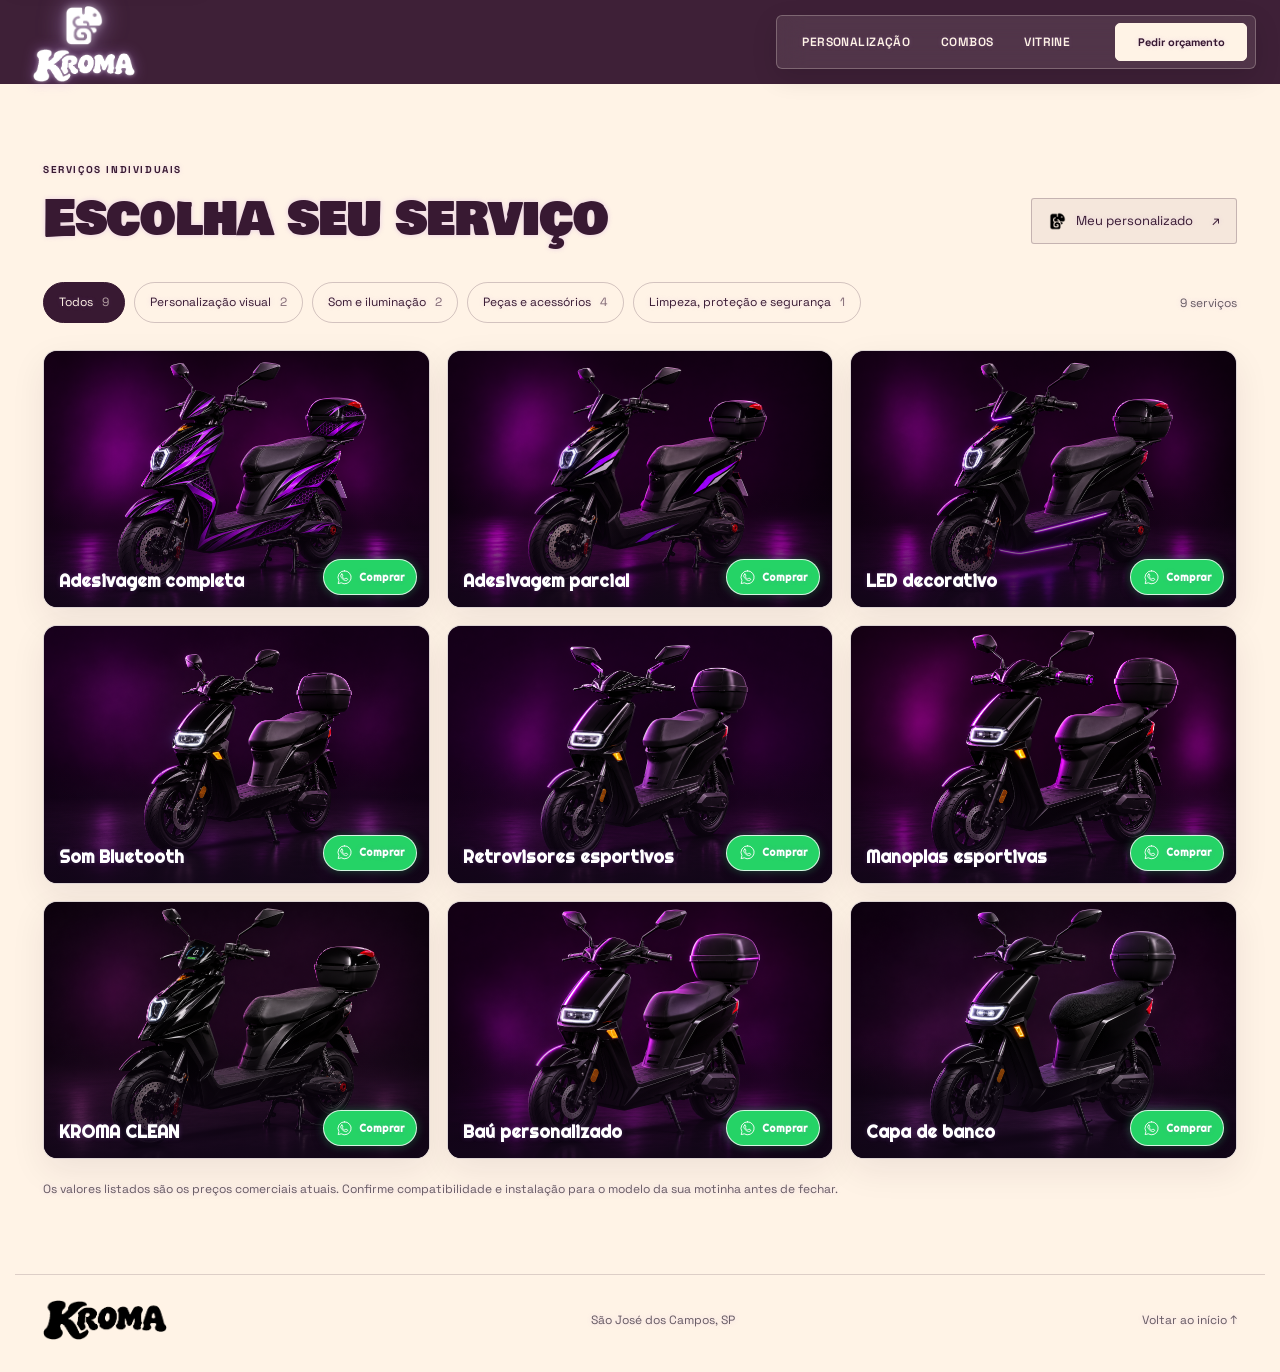
==== commit 365c1a69: "Align responsive visuals and storefront navigation" ====
--- a/kromas.html
+++ b/kromas.html
@@ -16,16 +16,15 @@
 </head>
 <body>
   <a class="skip-link" href="#vitrine">Pular para os serviços</a>
-  <header class="site-header k-site-header">
+  <header class="site-header hero-header k-site-header">
     <div class="header-inner">
       <a class="brand" href="index.html#inicio" aria-label="KROMA — início"><img class="brand-symbol" src="assets/brand/kroma-simbolo.png" alt=""><img class="brand-wordmark" src="assets/brand/kroma-wordmark.png" alt="KROMA"></a>
       <div class="nav-shell">
         <nav class="site-nav" id="site-nav" aria-label="Navegação principal">
-          <a href="index.html#combos">Combos</a><a href="#vitrine" aria-current="page">Serviços</a>
+          <a href="index.html#personalizacao">Personalização</a><a href="index.html#combos">Combos</a><a href="#vitrine" aria-current="page">Vitrine</a>
         </nav>
         <div class="header-actions">
-          <a class="k-home-link" href="index.html#inicio" aria-label="Voltar ao início" title="Início"><svg viewBox="0 0 24 24" aria-hidden="true"><path d="m3.5 10.5 8.5-7 8.5 7v9.25a1.25 1.25 0 0 1-1.25 1.25h-5.5v-6.5h-3.5V21h-5.5a1.25 1.25 0 0 1-1.25-1.25z"/></svg></a>
-          <button class="button button-small button-primary contact-action" type="button">Pedir orçamento</button>
+          <button class="button button-small button-primary contact-action" data-contact="quote-header" type="button">Pedir orçamento</button>
           <button class="menu-toggle" type="button" aria-label="Abrir menu" aria-expanded="false" aria-controls="site-nav"><span class="menu-glyph" aria-hidden="true"><i></i><i></i><i></i></span></button>
         </div>
       </div>
@@ -34,7 +33,7 @@
   <main>
     <section class="k-catalog" id="vitrine" aria-labelledby="vitrine-title">
       <div class="k-section-heading">
-        <div><p class="k-eyebrow">SERVIÇOS INDIVIDUAIS</p><h1 id="vitrine-title">Escolha seu serviço.</h1></div>
+        <div><p class="k-eyebrow">SERVIÇOS INDIVIDUAIS</p><h1 id="vitrine-title">Escolha seu serviço</h1></div>
         <a class="k-custom" href="#" aria-label="Falar com a KROMA sobre uma personalização"><img src="assets/brand/kroma-simbolo.png" alt="">Meu personalizado <span>↗</span></a>
       </div>
       <div class="k-filter-wrap"><div class="k-filters" role="group" aria-label="Filtrar por categoria"></div><p class="k-count" aria-live="polite"></p></div>
@@ -59,7 +58,7 @@
   <dialog class="k-dialog" id="detail-dialog" aria-labelledby="detail-name">
     <div class="k-dialog-inner">
       <button class="k-close" type="button" aria-label="Fechar detalhes">×</button>
-      <div class="k-viewer" aria-label="Imagem ilustrativa do serviço"><div class="k-viewer-badge">PRÉVIA VISUAL</div><div class="k-gallery-image angle-0" id="gallery-image" role="img" aria-label="Imagem ilustrativa do serviço"></div><div class="k-gallery-caption" id="gallery-caption">Imagem ilustrativa</div><div class="k-gallery-thumbs" id="gallery-thumbs" role="group" aria-label="Ver imagens do serviço"></div></div>
+      <div class="k-viewer" aria-label="Imagem ilustrativa do serviço"><div class="k-viewer-badge">PRÉVIA VISUAL</div><picture class="k-gallery-image angle-0" id="gallery-image" role="img" aria-label="Imagem ilustrativa do serviço"></picture><div class="k-gallery-caption" id="gallery-caption">Imagem ilustrativa</div><div class="k-gallery-thumbs" id="gallery-thumbs" role="group" aria-label="Ver imagens do serviço"></div></div>
       <section class="k-detail">
         <p class="k-eyebrow" id="detail-category"></p><h2 id="detail-name"></h2><p class="k-detail-copy" id="detail-copy"></p>
         <div class="k-facts"><div><span>Aplicação</span><b id="detail-base"></b></div><div><span>Compatibilidade</span><b>Confirmar com a KROMA</b></div><div><span>Preço</span><b id="detail-price"></b></div></div>
--- a/styles.css
+++ b/styles.css
@@ -764,3 +764,161 @@
   .review-disclaimer{font-size:11px}
 }
 @media(prefers-reduced-motion:reduce){.review-track{animation:none}}
+
+/* Ajustes finais de proporção da abertura. */
+@media(min-width:761px){
+  .hero h1{font-size:clamp(48px,5.5vw,70px)}
+  .hero-intro{max-width:425px;font-size:15px;line-height:1.65}
+}
+@media(max-width:760px){
+  .hero h1{font-size:clamp(34px,8.8vw,40px)}
+  .hero-intro{font-size:13.5px;line-height:1.52}
+}
+
+/* Smaller opening headline and supporting copy. */
+@media(min-width:761px){
+  .hero h1{font-size:clamp(44px,5vw,62px)}
+  .hero-intro{max-width:410px;font-size:14px;line-height:1.6}
+}
+@media(max-width:760px){
+  .hero h1{font-size:clamp(32px,8.2vw,37px)}
+  .hero-intro{font-size:12.5px;line-height:1.5}
+}
+
+
+/* Full bleed campaign hero: background scene first, vehicle cutouts, then copy. */
+.hero{height:min(850px,100svh);min-height:720px;padding:132px max(32px,calc((100% - var(--max))/2)) 0;display:flex;flex-direction:column;align-items:flex-start;justify-content:center;gap:0;position:relative;isolation:isolate;overflow:hidden}
+.site-header{margin-bottom:-82px}
+.hero-copy{max-width:560px;padding:0;position:relative;z-index:3;margin:auto 0}
+.hero-visual{position:absolute;inset:0;z-index:0;padding:0;width:100%;height:100%;margin:0;pointer-events:none}
+.hero-background{position:absolute;inset:0;display:block;overflow:hidden;background:#170a20}
+.hero-background img{position:absolute;inset:0;width:100%;height:100%;display:block;object-fit:cover;object-position:center 57%;opacity:1;transform:scale(1.055);animation:hero-background-enter 1.15s cubic-bezier(.2,.7,.2,1) both}
+.hero-background:after{content:"";position:absolute;inset:0;background:linear-gradient(90deg,rgba(23,10,32,.9) 0%,rgba(23,10,32,.78) 23%,rgba(23,10,32,.42) 44%,rgba(23,10,32,.1) 68%,rgba(23,10,32,.08)),linear-gradient(0deg,rgba(17,8,23,.72),transparent 34%);}
+.hero-background:after{background:linear-gradient(90deg,rgba(23,10,32,.88) 0%,rgba(23,10,32,.72) 27%,rgba(23,10,32,.35) 47%,rgba(23,10,32,.04) 73%),linear-gradient(0deg,rgba(17,8,23,.46),transparent 32%)}
+.hero-bike-layer{position:absolute;inset:0;z-index:1}
+.hero-bike-picture{position:absolute;display:block;bottom:0;width:min(42vw,590px);height:77%;}
+.hero-bike-jet{left:24%;z-index:1}.hero-bike-x12{left:51%;z-index:2}
+.hero-bike-picture img.hero-bike{position:absolute;inset:0;width:100%;height:100%;max-width:none;display:block;object-fit:contain;object-position:center bottom;opacity:0;filter:drop-shadow(0 18px 22px rgba(0,0,0,.32));will-change:transform,opacity}
+.hero .hero-bike-jet img.hero-bike{animation:hero-bike-jet-arrive 1s cubic-bezier(.18,.72,.22,1) .3s both}
+.hero .hero-bike-x12 img.hero-bike{animation:hero-bike-x12-arrive 1s cubic-bezier(.18,.72,.22,1) 1.2s both}
+@keyframes hero-bike-jet-arrive{from{opacity:0;transform:translate3d(-72px,18px,0) scale(.92)}to{opacity:1;transform:translate3d(0,0,0) scale(1)}}
+@keyframes hero-bike-x12-arrive{from{opacity:0;transform:translate3d(72px,18px,0) scale(.92)}to{opacity:1;transform:translate3d(0,0,0) scale(1)}}
+.hero-copy{animation:none}
+.hero .hero-copy .eyebrow,.hero .hero-copy h1,.hero .hero-copy .hero-intro,.hero .hero-copy .hero-actions{opacity:0;transform:translateY(16px);animation-name:hero-copy-enter;animation-duration:.66s;animation-timing-function:cubic-bezier(.2,.7,.2,1);animation-fill-mode:both}
+.hero .hero-copy .eyebrow{animation:hero-copy-enter .66s cubic-bezier(.2,.7,.2,1) 2.3s both}
+.hero .hero-copy h1{animation:hero-copy-enter .66s cubic-bezier(.2,.7,.2,1) 2.48s both}
+.hero .hero-copy .hero-intro{animation:hero-copy-enter .66s cubic-bezier(.2,.7,.2,1) 2.66s both}
+.hero .hero-copy .hero-actions{animation:hero-copy-enter .66s cubic-bezier(.2,.7,.2,1) 2.84s both}
+@keyframes hero-background-enter{from{opacity:0;transform:scale(1.045)}to{opacity:1;transform:scale(1)}}
+@media(min-width:761px){
+  .hero .eyebrow,.hero .hero-intro,.hero .hero-actions{max-width:470px}
+}
+@media(max-width:760px){
+  .site-header{margin-bottom:-68px!important}
+  .hero{height:calc(100svh - 68px);min-height:680px;max-height:920px;padding:98px 20px 32px!important;gap:0;justify-content:flex-end;align-items:stretch;overflow:hidden}
+  .hero .hero-copy,.hero .hero-visual{width:100%;max-width:none}
+  .hero .hero-copy{position:relative;z-index:3;margin:0;padding:0}
+  .hero-background img{object-position:center 58%}
+  .hero-background:after{background:linear-gradient(0deg,rgba(23,10,32,.92) 0%,rgba(23,10,32,.68) 35%,rgba(23,10,32,.14) 70%,rgba(23,10,32,.18)),linear-gradient(90deg,rgba(23,10,32,.32),transparent 70%)}
+  .hero .hero-copy .eyebrow{animation-delay:2.3s}
+  .hero .hero-copy h1{animation-delay:2.48s}
+  .hero .hero-copy .hero-intro{animation-delay:2.66s}
+  .hero .hero-copy .hero-actions{animation-delay:2.84s}
+  .hero .eyebrow{margin-bottom:10px}
+  .hero h1{font-size:clamp(34px,8.2vw,38px);margin-bottom:13px}
+  .hero-intro{display:block;max-width:42ch;margin:0 0 16px;font-size:12.5px;line-height:1.5}
+  .hero-actions{display:grid;grid-template-columns:minmax(0,1.2fr) minmax(0,.8fr);gap:8px}
+  .hero-actions .button{min-height:42px;padding-inline:9px;font-size:11px;gap:6px;white-space:nowrap}
+}
+@media(prefers-reduced-motion:reduce){
+  .hero-copy .eyebrow,.hero-copy h1,.hero-copy .hero-intro,.hero-copy .hero-actions{animation:none;opacity:1;transform:none}
+}
+
+/* The imported brand stylesheet used to set the old full-screen photo as ::before. */
+.hero:before{display:none!important}
+
+.combo-dialog-art picture{display:block;width:100%;height:100%}.combo-dialog-art img{max-width:100%;object-fit:contain!important}.combo-model-choice{display:flex;gap:9px;margin:12px 0;padding:0;border:0}.combo-model-choice legend{margin-bottom:8px;color:var(--muted);font-size:12px}.combo-model-choice label{cursor:pointer}.combo-model-choice input{position:absolute;opacity:0}.combo-model-choice span{display:inline-flex;padding:7px 14px;border:1px solid rgba(255,243,230,.36);border-radius:999px;color:var(--ink);font-size:12px;font-weight:700}.combo-model-choice input:checked+span{background:var(--milk);color:var(--plum)}
+
+@media(min-width:761px){.hero{min-height:760px}.hero-background img{object-position:center 54%}.hero-copy{max-width:545px}.hero h1{font-size:clamp(48px,5.7vw,76px)}}
+@media(max-width:760px){.hero{min-height:720px}.hero-background img{object-position:center 58%}.hero .hero-copy{max-width:500px}.hero h1{font-size:clamp(34px,8.2vw,40px)}}
+.hero-copy{animation:none}
+@media(min-width:761px){.hero-background img{object-position:center 54%;object-fit:cover;transform-origin:center 58%}.hero-copy{max-width:545px}.hero h1{font-size:clamp(48px,5.7vw,76px)}}
+@media(max-width:760px){.hero{min-height:720px}.hero-background img{object-fit:cover;object-position:center 55%}.hero-background:after{background:linear-gradient(0deg,rgba(23,10,32,.92) 0%,rgba(23,10,32,.72) 34%,rgba(23,10,32,.12) 69%,rgba(23,10,32,.08)),linear-gradient(90deg,rgba(23,10,32,.25),transparent 65%)}.hero .hero-copy{max-width:500px}.hero .hero-copy .eyebrow{animation-delay:1.35s}.hero .hero-copy h1{animation-delay:1.53s}.hero .hero-copy .hero-intro{animation-delay:1.71s}.hero .hero-copy .hero-actions{animation-delay:1.89s}}
+@media(prefers-reduced-motion:reduce){.hero-background img{animation:none;transform:none;opacity:1}}
+.hero-header{z-index:20!important;margin-bottom:-84px!important;background:linear-gradient(180deg,rgba(24,8,31,.82),rgba(24,8,31,.06))!important;border-bottom-color:transparent!important}
+.hero-header .brand img.brand-symbol,.hero-header .brand img.brand-wordmark{filter:brightness(0) invert(1)!important}
+@media(min-width:761px){.hero-header .brand:not(.brand-footer){width:196px!important;flex-direction:row!important;gap:10px!important}.hero-header .brand img.brand-symbol{width:55px!important;height:55px!important}.hero-header .brand img.brand-wordmark{width:130px!important;height:49px!important}}
+@media(max-width:760px){.hero-header{height:70px!important;margin-bottom:-70px!important}.hero-header .brand:not(.brand-footer){width:145px!important;flex-direction:row!important;gap:7px!important}.hero-header .brand img.brand-symbol{width:40px!important;height:40px!important}.hero-header .brand img.brand-wordmark{width:98px!important;height:36px!important}}
+
+/* KROMA hero: the two bikes arrive in sequence; copy follows after both land. */
+.hero-visual{z-index:0}
+.hero-background{z-index:0;background:radial-gradient(ellipse at 50% 55%,#371044 0%,#170a20 70%);}
+.hero-background.hero-bike-jet{z-index:1;clip-path:inset(0 46% 0 0);animation:hero-bike-jet-enter 1.05s cubic-bezier(.18,.72,.22,1) both}
+.hero-background.hero-bike-x12{z-index:2;clip-path:inset(0 0 0 46%);animation:hero-bike-x12-enter 1.05s cubic-bezier(.18,.72,.22,1) .82s both}
+.hero-background img{object-fit:cover;object-position:center 54%;transform:none;animation:none;will-change:transform,opacity}
+.hero-background:after{pointer-events:none;background:linear-gradient(90deg,rgba(23,10,32,.88) 0%,rgba(23,10,32,.72) 27%,rgba(23,10,32,.35) 47%,rgba(23,10,32,.04) 73%),linear-gradient(0deg,rgba(17,8,23,.46),transparent 32%)}
+.hero .hero-copy .eyebrow,.hero .hero-copy h1,.hero .hero-copy .hero-intro,.hero .hero-copy .hero-actions{animation-delay:1.9s}
+.hero .hero-copy .eyebrow{animation-delay:1.9s}.hero .hero-copy h1{animation-delay:2.08s}.hero .hero-copy .hero-intro{animation-delay:2.26s}.hero .hero-copy .hero-actions{animation-delay:2.44s}
+@keyframes hero-bike-jet-enter{from{opacity:0;transform:translate3d(-4vw,14px,0) scale(1.025)}to{opacity:1;transform:translate3d(0,0,0) scale(1)}}
+@keyframes hero-bike-x12-enter{from{opacity:0;transform:translate3d(4vw,14px,0) scale(1.025)}to{opacity:1;transform:translate3d(0,0,0) scale(1)}}
+.hero-header .brand:not(.brand-footer){width:112px!important;height:82px;flex-direction:column!important;align-items:center;justify-content:center;gap:0!important}
+.hero-header .brand img.brand-symbol{width:47px!important;height:43px!important;filter:brightness(0) invert(1) drop-shadow(0 0 4px rgba(255,255,255,.52)) drop-shadow(0 0 12px rgba(210,166,255,.55))!important}
+.hero-header .brand img.brand-wordmark{width:101px!important;height:31px!important;filter:brightness(0) invert(1) drop-shadow(0 0 4px rgba(255,255,255,.56)) drop-shadow(0 0 12px rgba(210,166,255,.55))!important}
+.kroma-wordmark-project,.kroma-wordmark-reviews,.kroma-wordmark-card,.k-wordmark-nav,.k-wordmark-heading,.k-card-wordmark,.k-detail-wordmark,.k-footer img{filter:drop-shadow(0 0 3px rgba(255,255,255,.88)) drop-shadow(0 0 10px rgba(255,255,255,.5)) drop-shadow(0 0 20px rgba(190,136,224,.5))}
+.kroma-wordmark-project{filter:brightness(0) saturate(100%) invert(13%) sepia(18%) saturate(1612%) hue-rotate(258deg) brightness(87%) contrast(95%) drop-shadow(0 0 3px rgba(255,255,255,.9)) drop-shadow(0 0 12px rgba(255,255,255,.62)) drop-shadow(0 0 24px rgba(190,136,224,.58))}
+.kroma-wordmark-reviews{filter:brightness(0) saturate(100%) invert(13%) sepia(18%) saturate(1612%) hue-rotate(258deg) brightness(87%) contrast(95%) drop-shadow(0 0 3px rgba(255,255,255,.9)) drop-shadow(0 0 12px rgba(255,255,255,.62)) drop-shadow(0 0 24px rgba(190,136,224,.58))}
+.section-heading h2,.reviews-heading h2,.k-section-heading h1,.k-section-heading h2,.combo-dialog-content h2,.k-detail h2,.k-card-image-button .k-card-title,.combo-card-name{ text-shadow:0 0 2px #fff,0 0 9px rgba(255,255,255,.72),0 0 20px rgba(255,255,255,.43),0 0 32px rgba(184,122,218,.34)}
+.section-heading h2 .kroma-wordmark,.k-eyebrow img{filter:drop-shadow(0 0 4px #fff) drop-shadow(0 0 12px rgba(255,255,255,.68)) drop-shadow(0 0 24px rgba(187,130,220,.48))}
+@media(max-width:760px){
+ .hero{height:calc(100svh - 70px);min-height:680px;max-height:850px;padding:88px 20px 30px!important;justify-content:flex-end}
+ .hero-background.hero-bike-jet,.hero-background.hero-bike-x12{clip-path:none}
+ .hero-background.hero-bike-jet img,.hero-background.hero-bike-x12 img{top:50%;left:0;width:200%;height:auto;max-width:none;object-fit:unset;transform:translateY(-50%)}
+ .hero-background.hero-bike-x12 img{left:-100%}
+ .hero-background:after{background:linear-gradient(0deg,rgba(23,10,32,.96) 0%,rgba(23,10,32,.82) 32%,rgba(23,10,32,.16) 68%,rgba(23,10,32,.02) 100%)}
+ .hero .hero-copy .eyebrow{animation-delay:1.9s}.hero .hero-copy h1{animation-delay:2.08s}.hero .hero-copy .hero-intro{animation-delay:2.26s}.hero .hero-copy .hero-actions{animation-delay:2.44s}
+ .hero-header .brand:not(.brand-footer){width:94px!important;height:68px}
+ .hero-header .brand img.brand-symbol{width:39px!important;height:36px!important}
+ .hero-header .brand img.brand-wordmark{width:84px!important;height:26px!important}
+ .kroma-wordmark-project,.kroma-wordmark-reviews{filter:brightness(0) saturate(100%) invert(13%) sepia(18%) saturate(1612%) hue-rotate(258deg) brightness(87%) contrast(95%) drop-shadow(0 0 3px rgba(255,255,255,.9)) drop-shadow(0 0 10px rgba(255,255,255,.6)) drop-shadow(0 0 20px rgba(190,136,224,.5))}
+}
+@media(max-width:380px){.hero-header .brand:not(.brand-footer){width:88px!important}.hero-header .brand img.brand-symbol{width:36px!important;height:33px!important}.hero-header .brand img.brand-wordmark{width:78px!important;height:24px!important}}
+@media(prefers-reduced-motion:reduce){
+ .hero-background.hero-bike-jet,.hero-background.hero-bike-x12{animation:none;opacity:1;transform:none}
+ .hero .hero-copy .eyebrow,.hero .hero-copy h1,.hero .hero-copy .hero-intro,.hero .hero-copy .hero-actions{animation:none;opacity:1;transform:none}
+}
+/* Keep each picture layer aligned to the hero canvas (legacy cutout offsets are unused). */
+.hero-background.hero-bike-jet,.hero-background.hero-bike-x12{left:0!important;right:0!important;width:100%!important}
+
+/* Single source-of-truth hero image with device-specific framing and a left-to-right reveal. */
+.hero-background{inset:0!important;left:0!important;right:0!important;width:100%!important;height:100%!important;z-index:1;background:#170a20}
+.hero-background img{position:absolute;inset:0;width:100%;height:100%;object-fit:cover;object-position:center 54%;opacity:1;transform:none;animation:hero-image-wipe 1.8s cubic-bezier(.2,.7,.2,1) both!important;will-change:clip-path,opacity}
+.hero-background:after{background:linear-gradient(90deg,rgba(23,10,32,.88) 0%,rgba(23,10,32,.70) 27%,rgba(23,10,32,.32) 47%,rgba(23,10,32,.04) 74%),linear-gradient(0deg,rgba(17,8,23,.46),transparent 32%)}
+.hero .hero-copy{z-index:3}
+.hero .hero-copy .eyebrow{animation-delay:1.75s}.hero .hero-copy h1{animation-delay:1.93s}.hero .hero-copy .hero-intro{animation-delay:2.11s}.hero .hero-copy .hero-actions{animation-delay:2.29s}
+@keyframes hero-image-wipe{0%{clip-path:inset(0 100% 0 0);opacity:.25;transform:scale(1.035)}38%{clip-path:inset(0 55% 0 0);opacity:1;transform:scale(1.015)}100%{clip-path:inset(0 0 0 0);opacity:1;transform:scale(1)}}
+@media(max-width:760px){
+ .hero-background img{object-fit:contain;object-position:center 12%}
+ .hero-background:after{background:linear-gradient(0deg,rgba(23,10,32,.9) 0%,rgba(23,10,32,.55) 30%,rgba(23,10,32,.06) 64%,rgba(23,10,32,.04) 100%)}
+ .hero .hero-copy .eyebrow{animation-delay:1.75s}.hero .hero-copy h1{animation-delay:1.93s}.hero .hero-copy .hero-intro{animation-delay:2.11s}.hero .hero-copy .hero-actions{animation-delay:2.29s}
+}
+@media(prefers-reduced-motion:reduce){.hero-background img{animation:none!important;clip-path:none;transform:none;opacity:1}}
+
+.hero-header .brand:not(.brand-footer){width:120px!important}
+.hero-header .brand img.brand-symbol{width:50px!important;height:46px!important}
+.hero-header .brand img.brand-wordmark{width:108px!important;height:33px!important}
+@media(max-width:760px){.hero-header .brand:not(.brand-footer){width:98px!important}.hero-header .brand img.brand-symbol{width:42px!important;height:39px!important}.hero-header .brand img.brand-wordmark{width:90px!important;height:28px!important}}
+
+/* The wider desktop crop moves both motorcycles clear of the headline column. */
+@media(min-width:761px){.hero-copy{max-width:460px}.hero h1{font-size:clamp(46px,4.25vw,60px);line-height:1.02}.hero-intro{max-width:430px;font-size:14px;line-height:1.58}.hero-background img{object-fit:cover;object-position:center center}}
+
+/* Keep the hero copy and both bikes in separate columns at laptop widths. */
+@media (min-width:761px) and (max-width:1150px){
+  .hero-background img{object-fit:contain;object-position:right center}
+  .hero-copy{max-width:330px!important}
+  .hero h1{font-size:clamp(38px,4vw,46px)!important;line-height:1.02}
+  .hero-intro{max-width:315px!important;font-size:13px!important}
+  .hero-actions{max-width:315px;flex-wrap:wrap;gap:9px}
+  .hero-actions .button{padding-inline:14px}
+}
+@media (min-width:761px) and (max-width:1150px){.hero{min-height:clamp(620px,66.67vw,760px)}}
+@media (min-width:761px) and (max-width:1150px){.hero{height:clamp(620px,66.67vw,760px)!important;min-height:clamp(620px,66.67vw,760px)!important}.hero-background img{object-fit:contain;object-position:right center}}
--- a/kromas.css
+++ b/kromas.css
@@ -27,7 +27,7 @@
 
 /* Clickable angle views replace the approximate interactive 3D model. */
 .k-viewer{display:flex;flex-direction:column;align-items:center;justify-content:center;gap:12px;min-height:0;padding:43px 24px 20px;background:radial-gradient(ellipse at 50% 52%,#fff,#e8e7e9 75%)}
-.k-gallery-image{position:relative;width:100%;max-height:445px;aspect-ratio:1.34;flex:0 1 auto;overflow:hidden;border-radius:7px;background-color:#f4f2f2;background-repeat:no-repeat;background-position:0 0;box-shadow:0 14px 38px rgba(30,15,38,.12);transition:box-shadow .25s}
+.k-gallery-image{position:relative;display:block;width:100%;max-height:445px;aspect-ratio:1.34;flex:0 1 auto;overflow:hidden;border-radius:7px;background-color:#f4f2f2;background-repeat:no-repeat;background-position:center;box-shadow:0 14px 38px rgba(30,15,38,.12);transition:box-shadow .25s}.k-gallery-image img{width:100%;height:100%;object-fit:contain}.k-card-art picture{display:block;width:100%;height:100%}.k-card-art img{object-fit:cover!important}.combo-dialog-art picture{display:block;width:100%;height:100%}.combo-dialog-art img{min-height:490px;max-width:100%;object-fit:contain!important}.combo-model-choice{display:flex;gap:9px;margin:12px 0;padding:0;border:0}.combo-model-choice legend{margin-bottom:8px;color:var(--muted);font-size:12px}.combo-model-choice label{cursor:pointer}.combo-model-choice input{position:absolute;opacity:0}.combo-model-choice span{display:inline-flex;padding:7px 14px;border:1px solid rgba(56,25,50,.3);border-radius:999px;color:var(--plum);font-size:12px;font-weight:700}.combo-model-choice input:checked+span{background:var(--plum);color:var(--milk)}
 .k-gallery-image:after{content:"";position:absolute;inset:0;pointer-events:none;box-shadow:inset 0 0 54px color-mix(in srgb,var(--selected-color,#40e45f) 15%,transparent)}
 .k-viewer-badge{top:17px;left:22px;color:#32283a}
 .k-gallery-caption{align-self:flex-start;color:#6c6470;font:600 10px "Space Grotesk",sans-serif;letter-spacing:.08em;text-transform:uppercase}
@@ -41,4 +41,4 @@
 .k-color-mark{display:block;width:28px;height:28px;background:var(--swatch);-webkit-mask:url("assets/brand/kroma-simbolo.png") center/contain no-repeat;mask:url("assets/brand/kroma-simbolo.png") center/contain no-repeat;transition:transform .2s,filter .2s}
 .k-color[aria-pressed=true] .k-color-mark{transform:scale(1.1);filter:drop-shadow(0 0 8px var(--swatch))}
 .k-color[aria-pressed=true]{border:1px solid transparent;box-shadow:none}
-@media(max-width:620px){.kromas-wordmark{height:.67em;max-width:65vw}.k-viewer{flex:0 0 auto;gap:10px;min-height:0;padding:37px 15px 15px}.k-gallery-image{width:100%;max-height:245px;aspect-ratio:1.25;flex:none}.k-gallery-thumb{width:56px;height:42px}.k-gallery-caption{font-size:9px}}
+@media(max-width:620px){.kromas-wordmark{height:.67em;max-width:65vw}.k-viewer{flex:0 0 auto;gap:10px;min-height:0;padding:37px 15px 15px}.k-gallery-image{width:100%;max-height:245px;aspect-ratio:1.25;flex:none}.k-gallery-thumb{width:56px;height:42px}.k-gallery-caption{font-size:9px}}
--- a/brand-theme.css
+++ b/brand-theme.css
@@ -76,6 +76,12 @@
 .combo-card-bottom{display:flex;align-items:center;justify-content:space-between;gap:10px;margin-top:auto;padding-top:15px}
 .combo-card-bottom strong{color:var(--plum);font-size:11px}
 .combo-card-bottom .button{min-height:39px;padding-inline:12px;font-size:11px}
+.combo-card-art picture{display:block;width:100%;height:100%}
+.combo-card-art .combo-card-overlay{position:absolute;left:0;right:0;bottom:0;z-index:2;display:flex;align-items:flex-end;justify-content:space-between;gap:10px;padding:44px 15px 14px;background:linear-gradient(0deg,rgba(24,9,27,.88),rgba(24,9,27,0));}
+.combo-card-art .combo-card-name{color:#fff;font:400 clamp(16px,1.5vw,22px)/1.1 var(--display);text-shadow:0 1px 8px #16071d;}
+.combo-card-art .combo-card-overlay .button{min-height:36px;padding:0 12px;font-size:10px;white-space:nowrap}
+.combo-card-whatsapp{position:absolute;z-index:3;top:12px;right:12px;display:inline-flex;align-items:center;gap:6px;padding:7px 10px;border:1px solid rgba(255,243,230,.7);border-radius:999px;background:rgba(56,25,50,.9);color:#fff3e6;font:700 10px var(--body);cursor:pointer;box-shadow:0 2px 10px #170a2066}
+.combo-card-whatsapp:hover{background:#fff3e6;color:#381932}
 .combo-card-art img[src$='kroma-combos-jet-plum-milk.png']{position:absolute;left:0;top:0;width:200%;height:200%;max-width:none;object-fit:cover}
 .combo-card-art img.q1{left:0!important;top:0!important}
 .combo-card-art img.q2{left:-100%!important;top:0!important}
@@ -209,7 +215,7 @@
 .kroma-wordmark-project{width:min(330px,44vw);height:auto}
 .kroma-wordmark-reviews{width:min(170px,40vw);height:auto;margin-top:8px}
 .reviews-heading{margin-bottom:27px}
-.reviews-heading h2{font-size:clamp(36px,4vw,49px);line-height:1.06;letter-spacing:-.035em}
+.reviews-heading h2{font-size:clamp(36px,4vw,49px);line-height:1.06;letter-spacing:-.035em;color:#381932;text-shadow:0 0 1px #fff,0 0 10px rgba(255,255,255,.78),0 0 22px rgba(255,255,255,.45)}
 .footer-location p{color:#fff!important}
 
 /* Readable violet glow on the two main headlines and a Plum-only project edge. */
@@ -252,6 +258,51 @@
 .clean-upsell-dialog.is-clean-selected .clean-upsell-price{display:none}
 .clean-upsell-dialog.is-clean-selected #clean-upsell-skip{margin-top:2px}
 .hero .hero-copy .eyebrow,.hero .hero-copy .eyebrow>span:not(.eyebrow-dot){color:#fff}
+
+/* Light signature on plum headlines requested for the homepage. */
+.section-heading h2,.section-heading h2 span,.reviews-heading h2,.project-top h2,.order-strip h3{color:#381932;text-shadow:0 0 1px #fff,0 0 9px rgba(255,255,255,.72),0 0 22px rgba(255,255,255,.42)}
+.section-heading h2 span{color:#381932}
+.section-heading h2#combo-title{display:block}
+.section-heading h2#combo-title span{display:inline-block;color:#381932;text-shadow:0 0 1px #fff,0 0 9px rgba(255,255,255,.72),0 0 22px rgba(255,255,255,.42)}
+.site-header .brand:not(.brand-footer) img.brand-symbol{width:48px;height:48px}
+.site-header .brand:not(.brand-footer) img.brand-wordmark{width:132px;height:48px}
+.site-header .brand{gap:11px}
+.hero-background img{animation:hero-background-enter 1.25s ease-out 0s both}
+@keyframes hero-background-enter{from{opacity:0;transform:scale(1.045)}to{opacity:1;transform:scale(1)}}
+.hero .hero-copy .eyebrow,.hero .hero-copy h1,.hero .hero-copy .hero-intro,.hero .hero-copy .hero-actions{animation-fill-mode:both}
+.hero .hero-copy .eyebrow{animation:hero-copy-enter .66s cubic-bezier(.2,.7,.2,1) 2.3s both}
+.hero .hero-copy h1{animation:hero-copy-enter .66s cubic-bezier(.2,.7,.2,1) 2.48s both}
+.hero .hero-copy .hero-intro{animation:hero-copy-enter .66s cubic-bezier(.2,.7,.2,1) 2.66s both}
+.hero .hero-copy .hero-actions{animation:hero-copy-enter .66s cubic-bezier(.2,.7,.2,1) 2.84s both}
+.hero .hero-background img{animation:hero-background-enter 1.25s ease-out 0s both}
+.hero .hero-jet img.hero-bike{animation:hero-bike-jet-arrive 1s cubic-bezier(.18,.72,.22,1) .3s both}
+.hero .hero-x12 img.hero-bike{animation:hero-bike-x12-arrive 1s cubic-bezier(.18,.72,.22,1) 1.2s both}
+.hero .hero-bike-jet img.hero-bike{animation:hero-bike-jet-arrive 1s cubic-bezier(.18,.72,.22,1) .3s both}
+.hero .hero-bike-x12 img.hero-bike{animation:hero-bike-x12-arrive 1s cubic-bezier(.18,.72,.22,1) 1.2s both}
+@keyframes hero-bike-jet-arrive{from{opacity:0;transform:translate3d(-72px,18px,0) scale(.92)}to{opacity:1;transform:translate3d(0,0,0) scale(1)}}
+@keyframes hero-bike-x12-arrive{from{opacity:0;transform:translate3d(72px,18px,0) scale(.92)}to{opacity:1;transform:translate3d(0,0,0) scale(1)}}
+@media(max-width:760px){
+ .site-header .brand:not(.brand-footer) img.brand-symbol{width:37px;height:37px}
+ .site-header .brand:not(.brand-footer) img.brand-wordmark{width:100px;height:37px}
+ .combo-card-art .combo-card-overlay{padding:35px 10px 10px;gap:6px}
+ .combo-card-art .combo-card-name{font-size:15px}
+ .combo-card-art .combo-card-overlay .button{min-height:32px;padding:0 8px;font-size:9px}
+ .combo-card-whatsapp{top:7px;right:7px;padding:6px 8px;font-size:9px}
+}
+@media(prefers-reduced-motion:reduce){.hero-background img,.hero .hero-bike-picture img.hero-bike{animation:none;opacity:1;transform:none}}
+
+/* Catalog cards show the art, service name, and direct contact before opening details. */
+.k-card-art{position:relative;isolation:isolate}
+.k-card-art picture{display:block;width:100%;height:100%}
+.k-card-art picture img{position:absolute;inset:0;width:100%;height:100%;object-fit:cover!important}
+.k-card-art .k-card-overlay{position:absolute;z-index:2;left:0;right:0;bottom:0;display:flex;align-items:flex-end;justify-content:space-between;gap:10px;padding:48px 15px 14px;background:linear-gradient(0deg,rgba(24,9,27,.9),rgba(24,9,27,0));}
+.k-card-art .k-card-overlay h3{margin:0;color:#fff;font:400 clamp(16px,1.55vw,22px)/1.12 var(--retro);text-shadow:0 1px 9px #170a20;}
+.k-card-art .k-details{height:36px;min-width:100px;padding:0 11px;border:1px solid rgba(255,243,230,.8);background:rgba(56,25,50,.85);color:#fff3e6;white-space:nowrap;}
+.k-card-art .k-details:hover{background:#fff3e6;color:#381932;}
+.k-card-whatsapp{position:absolute;z-index:3;top:12px;right:12px;display:grid;place-items:center;width:40px;height:40px;border:1px solid rgba(255,243,230,.8);border-radius:50%;background:#25d366;color:white;cursor:pointer;box-shadow:0 2px 12px #170a2070;}
+.k-card-whatsapp:hover{background:#1ebd5b;transform:scale(1.06)}
+.k-card-whatsapp .wa-svg{width:20px;height:20px;fill:currentColor}
+@media(max-width:760px){.k-card-art .k-card-overlay{padding:40px 10px 10px;gap:6px}.k-card-art .k-card-overlay h3{font-size:15px}.k-card-art .k-details{height:32px;min-width:84px;padding:0 8px;font-size:9px}.k-card-whatsapp{top:8px;right:8px;width:35px;height:35px}.k-card-whatsapp .wa-svg{width:17px;height:17px}}
 
 @media(max-width:760px){
  .combo-order-strip{grid-template-columns:minmax(0,1fr);gap:12px;margin-top:24px;padding:17px 16px;border-radius:9px}
@@ -346,3 +397,315 @@
 /* Preserve the full generated scooter in square combo and service artwork. */
 .combo-card-art,.combo-dialog-art,.k-card-art{background:#241326}
 .combo-card-art img,.combo-dialog-art img,.k-card-art img{object-fit:contain}
+
+/* Give the KROMA mark room to show, then let the full Milk word cover it. */
+.identity-swap{width:max-content;min-width:max-content}
+.identity-kroma{z-index:0;min-width:4em;min-height:.9em;align-items:center;justify-content:flex-start}
+.identity-kroma-mark{width:3.8em;height:.8em;max-width:none;object-fit:contain}
+.identity-replacement{z-index:1;min-width:100%;box-sizing:border-box;clip-path:inset(0 calc(100% - clamp(0%,var(--identity-progress,0%),100%)) 0 0)}
+@media(max-width:760px){
+ .identity-kroma{min-width:3.5em}
+ .identity-kroma-mark{width:3.4em;height:.72em}
+}
+
+/* Cabeçalho compacto com o símbolo acima do lettering da KROMA. */
+.site-header .brand:not(.brand-footer){width:92px;flex-direction:column;align-items:center;justify-content:center;gap:0}
+.site-header .brand:not(.brand-footer) img.brand-symbol{width:44px;height:40px}
+.site-header .brand:not(.brand-footer) img.brand-wordmark{width:88px;height:27px}
+.service-details .step h3{text-shadow:0 0 7px rgba(160,92,191,.48),0 0 17px rgba(126,58,153,.32)}
+@media(max-width:760px){
+ .site-header .brand:not(.brand-footer){width:76px}
+ .site-header .brand:not(.brand-footer) img.brand-symbol{width:34px;height:31px}
+ .site-header .brand:not(.brand-footer) img.brand-wordmark{width:72px;height:23px}
+}
+@media(max-width:380px){
+ .site-header .brand:not(.brand-footer){width:68px}
+ .site-header .brand:not(.brand-footer) img.brand-symbol{width:29px;height:27px}
+ .site-header .brand:not(.brand-footer) img.brand-wordmark{width:64px;height:21px}
+}
+
+/* Reveal “IDENTIDADE” when the headline enters the viewport. */
+.future-section.is-active .identity-replacement{animation:identity-arrive 1.45s cubic-bezier(.2,.72,.2,1) 1.1s both}
+@keyframes identity-arrive{
+  from{clip-path:inset(0 100% 0 0)}
+  to{clip-path:inset(0 0 0 0)}
+}
+@media(prefers-reduced-motion:reduce){
+  .identity-replacement{animation:none!important;clip-path:none!important}
+}
+
+/* Keep the KROMA wordmark prominent and luminous behind the reveal. */
+.future-section .identity-kroma{opacity:1!important}
+.future-section .identity-kroma-mark{width:5.2em;height:.9em;max-width:none;filter:brightness(0) invert(1) drop-shadow(0 0 8px #fff) drop-shadow(0 0 18px rgba(194,126,255,.95)) drop-shadow(0 0 34px rgba(142,69,204,.82))}
+@media(max-width:760px){.future-section .identity-kroma-mark{width:4.6em;height:.8em}}
+
+/* Fade the glowing KROMA mark as the Milk wordmark covers it. */
+.future-section.is-active .identity-kroma-mark{animation:identity-mark-covered 1.45s ease 1.1s forwards}
+@keyframes identity-mark-covered{
+  from{opacity:1;filter:brightness(0) invert(1) drop-shadow(0 0 8px #fff) drop-shadow(0 0 18px rgba(194,126,255,.95)) drop-shadow(0 0 34px rgba(142,69,204,.82))}
+  to{opacity:0;filter:brightness(0) invert(1)}
+}
+@media(prefers-reduced-motion:reduce){.future-section .identity-kroma-mark{animation:none!important;opacity:0!important}}
+
+/* Simple product previews: image, model name, WhatsApp and no price/details copy. */
+.k-card-art{position:relative;isolation:isolate;aspect-ratio:1.5;height:auto;min-height:0;overflow:hidden;background:#241326}
+.k-card-art picture{position:absolute;inset:0;display:block;width:100%;height:100%}
+.k-card-art picture img{position:absolute;inset:0;width:100%;height:100%;object-fit:contain!important;transition:transform .45s ease}
+.k-card:hover .k-card-art picture img{transform:scale(1.035)}
+.k-card-image-button{position:absolute;z-index:2;inset:0;width:100%;height:100%;display:flex;align-items:flex-end;justify-content:flex-start;padding:48px 112px 15px 15px;border:0;background:linear-gradient(0deg,rgba(18,6,25,.86),rgba(18,6,25,0) 48%);color:#fff;text-align:left;cursor:pointer}
+.k-card-image-button .k-card-title{font:600 clamp(14px,1.35vw,19px)/1.15 var(--body);color:#fff;text-shadow:0 0 3px #fff,0 0 10px rgba(255,255,255,.72),0 0 20px rgba(193,143,223,.68)}
+.k-card-whatsapp{top:auto;right:12px;bottom:12px;width:auto;height:36px;padding:0 12px;display:flex;place-items:center;border:1px solid rgba(255,255,255,.8);border-radius:999px;background:#25d366;color:#fff;font:700 10px var(--body);box-shadow:0 0 10px rgba(37,211,102,.32),0 2px 12px #170a2070}
+.k-card-whatsapp:hover{background:#1ebd5b}
+.combo-card{border-radius:12px}
+.combo-card-art{height:auto;aspect-ratio:1.5;position:relative;background:#241326}
+.combo-card-art picture{position:absolute;inset:0}
+.combo-card-art picture img{position:absolute;inset:0;width:100%;height:100%;object-fit:contain!important;transition:transform .45s ease}
+.combo-card:hover .combo-card-art picture img{transform:scale(1.035)}
+.combo-card-name{position:absolute;z-index:2;left:0;right:0;bottom:0;min-height:62px;width:100%;padding:29px 120px 14px 14px;border:0;background:linear-gradient(0deg,rgba(18,6,25,.9),rgba(18,6,25,0));color:#fff;text-align:left;font:600 clamp(14px,1.35vw,19px)/1.12 var(--body);cursor:pointer}
+.combo-card-whatsapp{top:auto;right:10px;bottom:11px;padding:8px 11px;border-color:#fff;background:#25d366;color:#fff;font-size:10px}
+.combo-card-whatsapp:hover{background:#1ebd5b;color:#fff}
+.combo-dialog-content h2{color:var(--plum)}
+.visual-caption{position:absolute;right:clamp(20px,4vw,60px);bottom:clamp(16px,3vh,32px);z-index:4;width:min(420px,calc(100% - 40px));padding:8px 11px;color:#fff;background:rgba(18,6,25,.5);border:1px solid rgba(255,255,255,.16);border-radius:4px;font-size:9px}
+@media(max-width:760px){
+ .k-card-art{aspect-ratio:1.45}
+ .k-card-image-button{padding:40px 94px 12px 12px}
+ .k-card-image-button .k-card-title{font-size:14px}
+ .k-card-whatsapp{right:8px;bottom:8px;height:33px;padding-inline:9px;font-size:9px}
+ .combo-card-art{aspect-ratio:1.45}
+ .combo-card-name{min-height:54px;padding:25px 96px 11px 11px;font-size:14px}
+ .combo-card-whatsapp{right:8px;bottom:8px;padding:7px 9px;font-size:9px}
+ .visual-caption{bottom:12px;right:14px;font-size:8px}
+}
+
+.site-footer .brand-footer img.brand-symbol{filter:brightness(0) invert(1) drop-shadow(0 0 4px rgba(255,255,255,.58)) drop-shadow(0 0 13px rgba(190,136,224,.55))}
+.site-footer .brand-footer img.brand-wordmark{filter:brightness(0) invert(1) drop-shadow(0 0 4px rgba(255,255,255,.58)) drop-shadow(0 0 13px rgba(190,136,224,.55))}
+
+/* Clear WhatsApp purchase button inside each product preview. */
+.k-card-whatsapp{display:inline-flex;align-items:center;justify-content:center;gap:6px;white-space:nowrap}
+.k-card-whatsapp .wa-svg,.combo-card-whatsapp .wa-svg{display:block;width:17px;height:17px;flex:0 0 17px;fill:none;stroke:currentColor;stroke-width:1.7;stroke-linecap:round;stroke-linejoin:round}
+.combo-card-whatsapp .wa-svg{width:16px;height:16px;flex-basis:16px}
+.k-card-whatsapp{font-size:10px}
+@media(max-width:760px){.k-card-whatsapp{height:32px;font-size:9px}.k-card-whatsapp .wa-svg{width:15px;height:15px;flex-basis:15px}}
+
+/* Purple glow for white copy, a soft white glow for purple accents. */
+body :is(h1,h2,h3,h4,p,a,button,span,li,strong,em,label,.k-eyebrow,.eyebrow){text-shadow:0 0 5px rgba(169,112,230,.22)!important}
+body :is(.section-heading h2 span,.project-top h2 span,.k-intro h1 span,.k-section-heading h2 span,.k-intro-mark,.k-section-heading h1 span){text-shadow:0 0 3px rgba(255,255,255,.38),0 0 8px rgba(255,255,255,.2)!important}
+.identity-replacement{color:#fff!important;text-shadow:0 0 5px rgba(169,112,230,.26)!important}
+.section-heading h2,.reviews-heading h2,.project-top h2,.k-section-heading h1,.k-section-heading h2,.combo-order-strip .order-copy h3,.combo-card-name,.k-card-image-button .k-card-title{ text-shadow:0 0 5px rgba(168,109,224,.28)!important}
+.kroma-wordmark,.brand-wordmark,.kroma-wordmark-project,.kroma-wordmark-reviews{filter:drop-shadow(0 0 3px rgba(175,118,226,.4))!important}
+
+/* Combos use two roomy cards per desktop row, with a consistent image frame. */
+.combo-grid{grid-template-columns:repeat(2,minmax(0,1fr))!important;gap:clamp(18px,2.4vw,30px)!important}
+.combo-card-art{aspect-ratio:1.55!important;height:auto!important;min-height:0!important;overflow:hidden}
+.combo-card-art picture{position:absolute;inset:0;width:100%;height:100%}
+.combo-card-art picture img{position:absolute;inset:0;width:100%;height:100%;object-fit:contain!important}
+.combo-card-name{font-size:clamp(18px,2vw,25px)!important}
+.combo-card-whatsapp{font-size:12px!important;padding:9px 13px!important}
+@media(max-width:760px){.combo-grid{grid-template-columns:1fr!important;gap:16px!important}.combo-card-art{aspect-ratio:1.5!important}.combo-card-name{font-size:18px!important}.combo-card-whatsapp{font-size:11px!important;padding:8px 11px!important}}
+
+/* Keep the identity section photo at the same restrained scale as service art. */
+.future-visual{width:min(100%,520px)!important;max-width:520px!important;aspect-ratio:1.5!important;max-height:380px!important;justify-self:end;overflow:hidden;border-radius:10px}
+.future-visual img{object-fit:cover!important;object-position:center 44%!important}
+@media(max-width:760px){.future-visual{width:100%!important;max-width:100%!important;max-height:300px!important;aspect-ratio:1.45!important}}
+
+/* Opening sequence: the empty set, JET, X12, then the copy. */
+.hero-background img{object-fit:cover!important;object-position:center center!important;animation:none!important;clip-path:none!important}
+.hero-bike{position:absolute;z-index:2;bottom:5%;width:39%;height:82%;object-fit:contain;opacity:0;pointer-events:none;filter:drop-shadow(0 13px 17px rgba(4,0,8,.42));animation-duration:.95s;animation-fill-mode:both;animation-timing-function:cubic-bezier(.18,.72,.22,1)}
+.hero-bike-jet{left:26%;animation-name:hero-bike-arrive-left;animation-delay:.55s}
+.hero-bike-x12{right:1%;animation-name:hero-bike-arrive-right;animation-delay:1.35s}
+@keyframes hero-bike-arrive-left{from{opacity:0;transform:translateX(-19%) scale(.96)}to{opacity:1;transform:translateX(0) scale(1)}}
+@keyframes hero-bike-arrive-right{from{opacity:0;transform:translateX(19%) scale(.96)}to{opacity:1;transform:translateX(0) scale(1)}}
+.hero .hero-copy .eyebrow{animation-delay:2.15s!important}.hero .hero-copy h1{animation-delay:2.32s!important}.hero .hero-copy .hero-intro{animation-delay:2.49s!important}.hero .hero-copy .hero-actions{animation-delay:2.66s!important}
+@media(max-width:760px){.hero-background img{object-fit:cover!important;object-position:center center!important}.hero-bike{bottom:28%;width:57%;height:46%}.hero-bike-jet{left:2%}.hero-bike-x12{right:0}.hero .hero-copy .eyebrow{animation-delay:2.15s!important}.hero .hero-copy h1{animation-delay:2.32s!important}.hero .hero-copy .hero-intro{animation-delay:2.49s!important}.hero .hero-copy .hero-actions{animation-delay:2.66s!important}}
+@media(prefers-reduced-motion:reduce){.hero-bike{opacity:1;animation:none}.hero .hero-copy .eyebrow,.hero .hero-copy h1,.hero .hero-copy .hero-intro,.hero .hero-copy .hero-actions{animation:none!important;opacity:1;transform:none}}
+@media(min-width:761px){.hero-bike{width:36%}.hero-bike-jet{left:33%}.hero-bike-x12{right:0;width:36%}}
+.brand-footer .brand-symbol,.brand-footer .brand-wordmark{filter:brightness(0) invert(1) drop-shadow(0 0 3px rgba(170,110,230,.4))!important}
+.combo-card-bottom strong,.combo-order-strip .order-kicker,.combo-order-strip>.button,.k-intro h1 span,.k-section-heading h1 span,.k-section-heading h2 span{ text-shadow:0 0 3px rgba(255,255,255,.32),0 0 8px rgba(255,255,255,.17)!important}
+
+/* Restore the supplied KROMA logo colors in the navigation. */
+.hero-header .brand img.brand-wordmark,.k-header .brand img.brand-wordmark,.brand-footer .brand-wordmark{filter:none!important}
+/* Project wordmark is white for contrast, never the source green. */
+.kroma-wordmark-project{filter:brightness(0) invert(1) drop-shadow(0 0 4px rgba(174,116,231,.35))!important}
+
+/* Stable identity section: copy and modest photo sit together on desktop. */
+.service-content{grid-template-columns:minmax(0,1fr) minmax(0,.9fr)!important;align-items:center!important;gap:clamp(26px,4vw,52px)!important}
+.service-art{width:100%!important;min-height:0!important;max-height:340px!important;aspect-ratio:1.5!important;overflow:hidden!important}
+.service-art picture{display:block;width:100%;height:100%}
+.service-art picture img{display:block;width:100%;height:100%;object-fit:cover!important}
+.service-custom-link{display:flex;width:max-content;margin-top:12px}
+@media(max-width:760px){.service-content{display:flex!important;flex-direction:column!important;gap:20px!important;margin-top:22px!important}.service-details,.service-art{width:100%!important}.service-art{max-height:250px!important;aspect-ratio:1.5!important}.service-custom-link{width:100%;justify-content:center}}
+
+/* Keep the identity finale's word swap intact and its photograph in a small frame. */
+.future-section{display:grid!important;grid-template-columns:minmax(0,1fr) minmax(0,.95fr)!important;align-items:center!important;gap:clamp(26px,4vw,52px)!important;min-height:0!important;padding:clamp(52px,7vw,88px) max(24px,calc((100% - var(--max))/2))!important}
+.future-content{grid-column:1!important;grid-row:1!important;width:100%!important;max-width:530px!important;margin:0!important;padding:0!important;position:relative!important;z-index:3!important}
+.future-visual{position:relative!important;grid-column:2!important;grid-row:1!important;inset:auto!important;width:min(100%,440px)!important;height:auto!important;min-height:0!important;max-height:none!important;aspect-ratio:1.5!important;justify-self:end!important;opacity:1!important;border:1px solid rgba(245,240,247,.15)!important;border-radius:10px!important;overflow:hidden!important}
+.future-visual picture{display:block;width:100%;height:100%}
+.future-visual picture img{display:block;width:100%;height:100%;object-fit:cover!important;object-position:center 45%!important}
+.identity-swap{display:inline-grid!important;vertical-align:baseline!important;position:relative!important;min-width:max-content!important;line-height:.95!important}
+.identity-kroma,.identity-replacement{grid-area:1/1!important;justify-self:center!important;align-self:center!important;white-space:nowrap!important}
+.identity-kroma-mark{width:4.8em!important;height:.9em!important;max-width:none!important;object-fit:contain!important}
+.identity-replacement{z-index:2!important;color:#fff!important;font-size:.78em!important;letter-spacing:-.04em!important;text-shadow:0 0 5px rgba(146,83,202,.24)!important}
+@media(max-width:760px){.future-section{display:grid!important;grid-template-columns:1fr!important;gap:20px!important;padding:48px 20px 40px!important}.future-content{grid-column:1!important;grid-row:1!important;width:100%!important}.future-content h2{font-size:clamp(42px,11vw,58px)!important}.future-visual{grid-column:1!important;grid-row:2!important;inset:auto!important;width:100%!important;max-width:420px!important;max-height:none!important;aspect-ratio:1.5!important;justify-self:center!important}.identity-kroma-mark{width:4.3em!important}}
+
+/* Project images share a calm, consistent frame at both breakpoints. */
+.project-photo{aspect-ratio:1.33!important;min-height:0!important;height:auto!important;overflow:hidden!important}
+.project-photo picture{position:absolute;inset:0;display:block;width:100%;height:100%}
+.project-photo picture img{position:absolute;inset:0;width:100%;height:100%;object-fit:cover!important;object-position:center 48%!important}
+.project-photo-after:after{filter:drop-shadow(0 0 5px rgba(169,112,230,.3))!important}
+@media(max-width:760px){.project-card{grid-template-columns:1fr!important;gap:14px!important}.project-photo{aspect-ratio:1.2!important;min-height:0!important}.project-photo picture img{object-position:center 46%!important}}
+
+/* The mobile combo grid stays compact instead of stretching into full-width posters. */
+@media(max-width:760px){.combo-grid{grid-template-columns:repeat(2,minmax(0,1fr))!important;gap:12px!important}.combo-card-art{aspect-ratio:1.28!important}.combo-card-name{font-size:14px!important;padding-right:84px!important}.combo-card-whatsapp{font-size:9px!important;padding:6px 8px!important;right:6px!important;bottom:6px!important}}
+
+/* Ground contact and matching purple bounce light for the two arriving scooters. */
+.hero-visual:after{content:"";position:absolute;z-index:1;left:28%;right:2%;bottom:12%;height:10%;pointer-events:none;background:radial-gradient(ellipse at 28% 50%,rgba(5,1,8,.78),transparent 68%),radial-gradient(ellipse at 78% 50%,rgba(5,1,8,.78),transparent 68%),radial-gradient(ellipse at 50% 100%,rgba(172,29,236,.2),transparent 72%)}
+.hero-bike{z-index:2!important;bottom:-1%!important;height:86%!important;filter:drop-shadow(0 8px 8px rgba(2,0,5,.55)) drop-shadow(0 0 12px rgba(153,25,207,.2))!important}
+@media(max-width:760px){.hero-visual:after{left:0;right:0;bottom:29%;height:8%}.hero-bike{bottom:25%!important;height:47%!important;width:52%!important}.hero-bike-jet{left:0!important}.hero-bike-x12{right:0!important}}
+@keyframes identity-wordmark-covered{0%{opacity:1}45%{opacity:.52}100%{opacity:0}}
+.future-section .identity-kroma{z-index:1!important;opacity:1!important}
+.future-section .identity-kroma-mark{width:4.8em!important;height:.9em!important;filter:brightness(0) invert(1) drop-shadow(0 0 5px rgba(255,255,255,.6)) drop-shadow(0 0 14px rgba(172,102,231,.45))!important}
+.future-section .identity-replacement{z-index:2!important;opacity:0;transform:translateY(.1em);transition:opacity .48s ease,transform .48s ease;color:#fff!important;text-shadow:0 0 3px rgba(166,104,220,.2)!important}
+.future-section.is-active .identity-kroma{animation:identity-wordmark-covered 1.1s .25s ease forwards!important}
+.future-section.is-active .identity-replacement{opacity:1!important;transform:translateY(0)!important;transition-delay:.35s!important}
+@media(prefers-reduced-motion:reduce){.future-section.is-active .identity-kroma{opacity:0!important;animation:none!important}.future-section.is-active .identity-replacement{opacity:1!important;transform:none!important;transition:none!important}}
+.future-section .identity-replacement{background:none!important;box-shadow:none!important;clip-path:none!important;text-transform:none!important;padding:0!important}
+.future-section.is-active .identity-kroma:after{opacity:0!important;animation:identity-strike .75s .1s ease forwards!important}
+@media(max-width:760px){
+ .service-art{aspect-ratio:1.35!important;max-height:250px!important;background:#1b0d25!important}
+ .service-art picture img{object-fit:contain!important;object-position:center!important}
+ .project-photo{aspect-ratio:.98!important;max-height:360px!important;background:#1b0d25}
+ .project-photo picture img{object-fit:contain!important;object-position:center!important}
+}
+.hero-visual:after{bottom:15%;height:7%;background:radial-gradient(ellipse at 28% 50%,rgba(3,0,6,.9) 0 20%,transparent 72%),radial-gradient(ellipse at 78% 50%,rgba(3,0,6,.88) 0 20%,transparent 72%),radial-gradient(ellipse at 52% 85%,rgba(176,26,241,.25),transparent 70%)}
+.hero-visual:after{left:28%;right:0;bottom:12%;height:8%;background:radial-gradient(ellipse 18% 68% at 29% 50%,rgba(3,0,6,.8),transparent 100%),radial-gradient(ellipse 18% 68% at 78% 50%,rgba(3,0,6,.78),transparent 100%),radial-gradient(ellipse 40% 80% at 54% 95%,rgba(176,26,241,.22),transparent 100%)}
+
+/* Final responsive image and layout corrections. */
+.site-header .brand img.brand-wordmark,.brand-footer .brand-wordmark,.k-header .brand img.brand-wordmark{
+  filter:brightness(0) invert(1) drop-shadow(0 0 2px rgba(255,255,255,.48)) drop-shadow(0 0 7px rgba(193,132,240,.42))!important
+}
+.kroma-wordmark-project{filter:brightness(0) invert(1) drop-shadow(0 0 3px rgba(255,255,255,.82)) drop-shadow(0 0 12px rgba(193,132,240,.6))!important}
+.service-custom-link{border-color:#b14dde!important;background:#7f24a6!important;color:#fff!important;box-shadow:0 0 16px rgba(161,63,208,.24)!important}
+.service-custom-link:hover{background:#9639bd!important;box-shadow:0 0 21px rgba(178,83,223,.4)!important}
+
+/* Keep the animated identity wordmark and the replacement on one stable baseline. */
+.future-section{display:grid!important;grid-template-columns:minmax(0,1fr) minmax(0,.95fr)!important;align-items:center!important;gap:clamp(26px,4vw,52px)!important;min-height:0!important;overflow:hidden!important}
+.future-content{grid-column:1!important;grid-row:1!important;min-width:0!important}
+.future-content h2{display:block!important;margin:0 0 20px!important;font-size:clamp(54px,7vw,92px)!important;line-height:.9!important;overflow:visible!important}
+.identity-tenha{display:block!important;margin:0 0 .08em!important;line-height:.86!important;color:#fff!important}
+.identity-swap{display:inline-grid!important;grid-template:1fr/1fr!important;position:relative!important;width:max-content!important;max-width:100%!important;min-width:0!important;vertical-align:baseline!important;line-height:.9!important;overflow:visible!important}
+.identity-kroma,.identity-replacement{grid-area:1/1!important;justify-self:start!important;align-self:center!important;white-space:nowrap!important;margin:0!important;padding:0!important;background:none!important;box-shadow:none!important;clip-path:none!important;border:0!important;text-transform:uppercase!important}
+.future-section .identity-kroma{z-index:1!important;display:flex!important;opacity:1!important;transition:none!important}
+.future-section .identity-kroma:after{display:none!important}
+.future-section .identity-kroma-mark{display:block!important;width:4.8em!important;height:.78em!important;max-width:none!important;object-fit:contain!important;filter:brightness(0) invert(1) drop-shadow(0 0 4px #fff) drop-shadow(0 0 15px rgba(178,111,230,.84))!important}
+.future-section .identity-replacement{z-index:2!important;display:inline-block!important;opacity:0!important;transform:translateY(.08em)!important;color:#fff!important;font-size:.78em!important;line-height:.92!important;letter-spacing:-.035em!important;text-shadow:0 0 6px rgba(176,118,223,.3)!important;transition:opacity .45s ease,transform .45s ease!important}
+.future-section.is-active .identity-kroma{animation:identity-wordmark-covered 1.1s .3s ease forwards!important}
+.future-section.is-active .identity-replacement{opacity:1!important;transform:translateY(0)!important;transition-delay:.52s!important}
+.future-visual{grid-column:2!important;grid-row:1!important;width:min(100%,440px)!important;max-height:none!important;aspect-ratio:1.5!important;justify-self:end!important;align-self:center!important;overflow:hidden!important}
+.future-visual picture,.service-art picture{display:block!important;width:100%!important;height:100%!important}
+.future-visual picture img,.service-art picture img{display:block!important;width:100%!important;height:100%!important;object-fit:cover!important;object-position:center!important}
+
+/* Mobile uses tightly composed artwork, two project photos, and legible combo tiles. */
+@media(max-width:760px){
+ .future-section{grid-template-columns:minmax(0,1fr)!important;gap:18px!important;padding:44px 20px 40px!important}
+ .future-content{grid-column:1!important;grid-row:1!important;width:100%!important;padding:0!important}
+ .future-content h2{font-size:clamp(46px,12vw,60px)!important;line-height:.9!important}
+ .identity-tenha{font-size:1em!important}
+ .identity-kroma-mark{width:4.05em!important;height:.7em!important}
+ .identity-replacement{font-size:.72em!important}
+ .future-visual{grid-column:1!important;grid-row:2!important;width:100%!important;max-width:340px!important;aspect-ratio:1.5!important;justify-self:center!important}
+ .future-visual picture img{object-fit:cover!important}
+ .service-art{width:100%!important;max-width:none!important;max-height:none!important;aspect-ratio:1.5!important}
+ .service-art picture img{object-fit:cover!important}
+ .project-card{grid-template-columns:repeat(2,minmax(0,1fr))!important;gap:10px!important}
+ .project-photo{aspect-ratio:1/1!important;max-height:240px!important;min-width:0!important;background:#1b0d25!important}
+ .project-photo picture img{position:absolute!important;top:0!important;width:200%!important;height:100%!important;max-width:none!important;object-fit:fill!important;object-position:initial!important}
+ .project-mobile-left picture img{left:0!important}
+ .project-mobile-right picture img{left:-100%!important}
+ .project-photo .photo-caption{left:8px!important;bottom:8px!important;font-size:7px!important}
+ .combo-grid{grid-template-columns:repeat(2,minmax(0,1fr))!important;gap:11px!important}
+ .combo-card-art{aspect-ratio:1/1!important;height:auto!important;overflow:hidden!important}
+ .combo-card-art picture{position:absolute!important;inset:0!important;display:block!important;width:100%!important;height:100%!important;overflow:hidden!important}
+ .combo-card-art img.combo-card-mobile-sprite{position:absolute!important;top:0!important;width:200%!important;height:200%!important;max-width:none!important;object-fit:fill!important;transition:none!important}
+ .combo-card-art img.combo-mobile-q1{left:0!important}
+ .combo-card-art img.combo-mobile-q2{left:-100%!important}
+ .combo-card-art img.combo-mobile-q3{left:0!important;top:-100%!important}
+ .combo-card-art img.combo-mobile-q4{left:-100%!important;top:-100%!important}
+ .combo-card-name{min-height:48px!important;padding:23px 84px 9px 9px!important;font-size:11px!important}
+ .combo-card-whatsapp{right:5px!important;bottom:5px!important;padding:5px 7px!important;font-size:8px!important}
+}
+
+/* The transparent scooter cutouts align their contact shadows to each scene's floor. */
+.hero-bike{bottom:0!important;height:84%!important;width:37%!important;object-fit:contain!important;object-position:center bottom!important;filter:drop-shadow(0 0 8px rgba(149,82,179,.12))!important}
+.hero-bike-jet{left:33%!important;right:auto!important}
+.hero-bike-x12{left:auto!important;right:0!important}
+@media(max-width:760px){
+ .hero-bike{bottom:17%!important;width:61%!important;height:53%!important;object-fit:contain!important;object-position:center bottom!important}
+ .hero-bike-jet{left:2%!important;right:auto!important;width:56%!important;height:50%!important}
+ .hero-bike-x12{left:40%!important;right:auto!important;width:48%!important;height:44%!important}
+ .hero-visual:after{left:0!important;right:0!important;bottom:17%!important;height:7%!important;background:radial-gradient(ellipse 22% 70% at 25% 65%,rgba(3,0,6,.68),transparent 100%),radial-gradient(ellipse 22% 70% at 77% 65%,rgba(3,0,6,.66),transparent 100%),radial-gradient(ellipse 55% 90% at 50% 100%,rgba(176,26,241,.23),transparent 100%)!important}
+}
+@media(prefers-reduced-motion:reduce){.future-section .identity-kroma{animation:none!important;opacity:0!important}.future-section .identity-replacement{opacity:1!important;transform:none!important;transition:none!important}}
+
+/* Mobile artwork uses the X12 reference model and its round headlamp silhouette. */
+.kroma-wordmark-project{filter:brightness(0) saturate(100%) invert(18%) sepia(91%) saturate(5216%) hue-rotate(278deg) brightness(96%) contrast(112%) drop-shadow(0 0 3px rgba(255,255,255,.94)) drop-shadow(0 0 12px rgba(255,255,255,.62))!important}
+
+/* Match the vitrine's header structure and spacing to the home navigation. */
+.site-header.k-site-header.hero-header{margin-bottom:0!important;background:rgba(56,25,50,.97)!important}
+.site-header.k-site-header.hero-header.is-scrolled{background:rgba(255,243,230,.97)!important}
+.site-header.k-site-header.hero-header .site-nav{margin-left:0;margin-right:clamp(18px,3.5vw,48px);gap:clamp(16px,2.4vw,34px);font-size:12px}
+.site-header.k-site-header.hero-header .site-nav>a[aria-current=page]{color:var(--milk)!important}
+
+/* Restore the full-width identity finale and the approved gradual word reveal. */
+.future-section{position:relative!important;display:flex!important;align-items:center!important;min-height:660px!important;overflow:hidden!important;isolation:isolate!important;padding:0!important;background:#20102b!important;border-block:1px solid rgba(240,227,247,.1)!important}
+.future-visual{position:absolute!important;inset:0 0 0 34%!important;z-index:0!important;width:auto!important;height:auto!important;min-height:0!important;max-height:none!important;aspect-ratio:auto!important;justify-self:auto!important;align-self:stretch!important;opacity:1!important;border:0!important;border-radius:0!important;overflow:hidden!important;background:#20102b!important}
+.future-visual:after{content:"";position:absolute!important;inset:0!important;background:linear-gradient(90deg,#20102b 0%,rgba(32,16,43,.88) 17%,rgba(32,16,43,.28) 58%,rgba(32,16,43,.12) 100%),linear-gradient(0deg,rgba(23,10,32,.68),transparent 46%)!important}
+.future-visual picture{display:block!important;width:100%!important;height:100%!important}
+.future-visual picture img{display:block!important;width:100%!important;height:100%!important;object-fit:cover!important;object-position:center 48%!important}
+.future-visual>span{z-index:1!important}
+.future-content{position:relative!important;z-index:2!important;grid-column:auto!important;grid-row:auto!important;width:min(calc(100% - 64px),var(--max))!important;max-width:none!important;margin:0 auto!important;padding:96px 0!important}
+.future-content h2{display:block!important;max-width:870px!important;margin:0!important;font:600 clamp(52px,7.3vw,92px)/.98 var(--display)!important;letter-spacing:-.07em!important;overflow:visible!important}
+.future-section .identity-tenha{display:block!important;margin:0 0 .12em!important;color:#fff!important;font:400 clamp(72px,9vw,118px)/.83 "Bebas Neue",Impact,sans-serif!important;letter-spacing:.025em!important;text-shadow:0 0 13px rgba(199,148,234,.48),0 0 34px rgba(139,71,177,.34)!important}
+.future-section .identity-swap{display:inline-grid!important;grid-template:1fr/1fr!important;vertical-align:baseline!important;position:relative!important;width:max-content!important;max-width:100%!important;min-width:max-content!important;line-height:.9!important;overflow:visible!important}
+.future-section .identity-kroma,.future-section .identity-replacement{grid-area:1/1!important;justify-self:start!important;align-self:center!important;position:relative!important;white-space:nowrap!important;margin:0!important;padding:0!important;background:none!important;border:0!important;box-shadow:none!important;text-transform:none!important}
+.future-section .identity-kroma{z-index:0!important;display:flex!important;opacity:1!important;transition:none!important}
+.future-section .identity-kroma:after{display:none!important}
+.future-section .identity-kroma-mark{display:block!important;width:5.2em!important;height:.9em!important;max-width:none!important;object-fit:contain!important;filter:brightness(0) invert(1) drop-shadow(0 0 8px #fff) drop-shadow(0 0 18px rgba(194,126,255,.95)) drop-shadow(0 0 34px rgba(142,69,204,.82))!important}
+.future-section .identity-replacement{z-index:1!important;display:inline-block!important;opacity:0!important;transform:none!important;clip-path:inset(0 calc(100% - clamp(0%,var(--identity-progress,0%),100%)) 0 0)!important;color:#fff!important;font:400 .86em/.92 "Bebas Neue",Impact,sans-serif!important;letter-spacing:.025em!important;text-shadow:0 0 13px rgba(199,148,234,.48),0 0 34px rgba(139,71,177,.34)!important;transition:opacity .55s ease!important}
+.future-section.is-active .identity-replacement{opacity:1!important}
+.future-section.is-active .identity-kroma-mark{animation:none!important}
+.future-section.is-active .identity-kroma{animation:none!important}
+@media(max-width:900px){.future-section{min-height:590px!important}.future-visual{left:22%!important}.future-content{padding-block:85px!important}.future-content h2{font-size:clamp(54px,8vw,76px)!important}}
+@media(max-width:760px){
+ .future-section{display:flex!important;min-height:690px!important;align-items:flex-end!important;padding:0!important}
+ .future-visual{inset:0!important;left:0!important;opacity:.9!important}
+ .future-visual:after{background:linear-gradient(180deg,rgba(23,10,32,.13) 5%,rgba(23,10,32,.12) 28%,rgba(23,10,32,.77) 56%,#170a20 100%),linear-gradient(90deg,rgba(23,10,32,.28),transparent 90%)!important}
+ .future-visual picture img{object-fit:contain!important;object-position:center 15%!important}
+ .future-content{width:calc(100% - 40px)!important;margin-inline:auto!important;padding:44px 0 58px!important}
+ .future-content h2{font-size:clamp(43px,11.3vw,60px)!important;line-height:.99!important}
+ .future-section .identity-tenha{font-size:clamp(61px,16vw,88px)!important}
+ .future-section .identity-kroma-mark{width:4.6em!important;height:.8em!important}
+ .future-content>p:not(.eyebrow){max-width:340px!important;margin:18px 0 20px!important;font-size:14px!important;line-height:1.6!important}
+ .future-content .button{width:100%!important;max-width:350px!important}
+ .site-header.k-site-header.hero-header{height:70px!important;margin-bottom:0!important;background:rgba(56,25,50,.97)!important}
+ .site-header.k-site-header.hero-header .site-nav{margin:0;gap:0;font-size:14px}
+}
+@media(prefers-reduced-motion:reduce){.future-section.is-active .identity-replacement{animation:none!important;clip-path:none!important;opacity:1!important}.future-section .identity-kroma-mark{animation:none!important;opacity:0!important}}
+
+/* Hold the scooters in place while the studio backdrop shifts subtly. */
+.hero-background{position:absolute!important;inset:0!important;z-index:0!important;overflow:hidden!important}
+.hero-background img{object-fit:cover!important;object-position:center center!important;transform-origin:center 60%!important;animation:hero-stage-drift 14s ease-in-out .2s infinite alternate!important;will-change:transform}
+.hero-bike{bottom:8%!important;height:86%!important;opacity:0;transform:none!important;animation:hero-bike-reveal .85s ease-out both!important;filter:drop-shadow(0 8px 8px rgba(2,0,5,.42)) drop-shadow(0 0 12px rgba(153,25,207,.18))!important}
+.hero-bike-jet{left:33%!important;right:auto!important;width:36%!important;animation-delay:.55s!important}
+.hero-bike-x12{left:auto!important;right:0!important;width:36%!important;animation-delay:1.35s!important}
+.hero .hero-copy .eyebrow{animation-delay:2.15s!important}.hero .hero-copy h1{animation-delay:2.32s!important}.hero .hero-copy .hero-intro{animation-delay:2.49s!important}.hero .hero-copy .hero-actions{animation-delay:2.66s!important}
+@keyframes hero-bike-reveal{from{opacity:0}to{opacity:1}}
+@keyframes hero-stage-drift{from{transform:scale(1)}to{transform:scale(1.035) translate3d(-.25%,0,0)}}
+@media(max-width:760px){
+ .hero-background img{object-fit:cover!important;object-position:center center!important;animation:hero-stage-drift-mobile 12s ease-in-out .2s infinite alternate!important}
+ .hero-bike{bottom:17%!important;height:53%!important;width:61%!important}
+ .hero-bike-jet{left:2%!important;right:auto!important;width:56%!important;height:50%!important}
+ .hero-bike-x12{left:40%!important;right:auto!important;width:48%!important;height:44%!important}
+ .hero .hero-copy .eyebrow{animation-delay:2.15s!important}.hero .hero-copy h1{animation-delay:2.32s!important}.hero .hero-copy .hero-intro{animation-delay:2.49s!important}.hero .hero-copy .hero-actions{animation-delay:2.66s!important}
+}
+@keyframes hero-stage-drift-mobile{from{transform:scale(1)}to{transform:scale(1.055) translate3d(-.5%,0,0)}}
+@media(prefers-reduced-motion:reduce){.hero-background img{animation:none!important;transform:none!important}.hero-bike{opacity:1!important;animation:none!important}.hero .hero-copy .eyebrow,.hero .hero-copy h1,.hero .hero-copy .hero-intro,.hero .hero-copy .hero-actions{animation:none!important;opacity:1!important;transform:none!important}}
